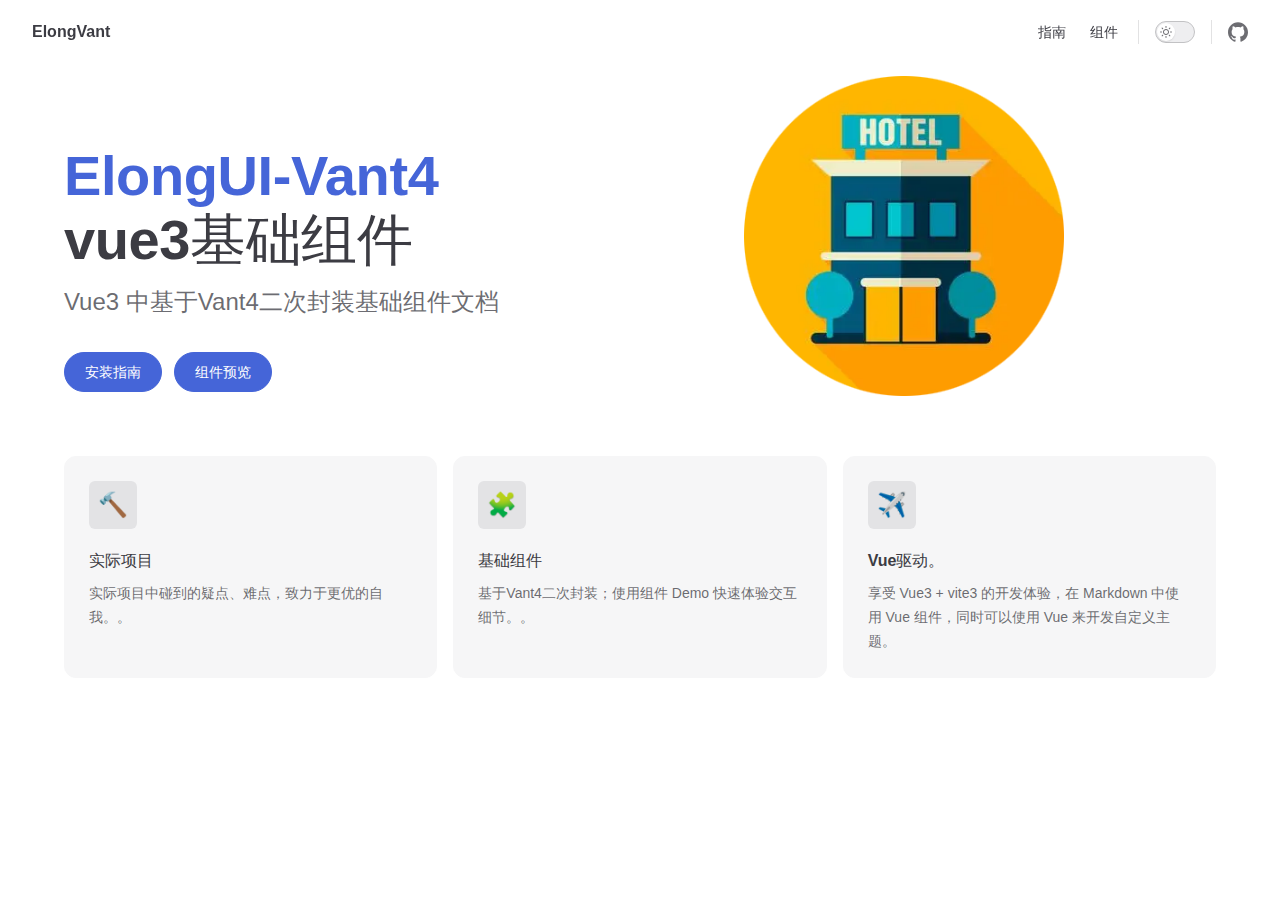
==== index.html @ ba1b5ef2 "feat: init" ====
<!DOCTYPE html>
<html lang="en-US" dir="ltr">
  <head>
    <meta charset="utf-8">
    <meta name="viewport" content="width=device-width,initial-scale=1">
    <title>ElongUI-Vant4 | 选项卡描述</title>
    <meta name="description" content="A VitePress site">
    <link rel="preload stylesheet" href="/assets/style.0b4a3f3a.css" as="style">
    
    <script type="module" src="/assets/app.33b31af5.js"></script>
    <link rel="preload" href="/assets/inter-roman-latin.2ed14f66.woff2" as="font" type="font/woff2" crossorigin="">
    <link rel="modulepreload" href="/assets/chunks/framework.2a5d0d17.js">
    <link rel="modulepreload" href="/assets/chunks/theme.64eb455f.js">
    <link rel="modulepreload" href="/assets/chunks/index.885e684f.js">
    <link rel="modulepreload" href="/assets/index.md.d9466926.lean.js">
    <script id="check-dark-light">(()=>{const e=localStorage.getItem("vitepress-theme-appearance")||"",a=window.matchMedia("(prefers-color-scheme: dark)").matches;(!e||e==="auto"?a:e==="dark")&&document.documentElement.classList.add("dark")})();</script>
  </head>
  <body>
    <div id="app"><div class="Layout" data-v-cacad708><!--[--><!--]--><!--[--><span tabindex="-1" data-v-7697ebe8></span><a href="#VPContent" class="VPSkipLink visually-hidden" data-v-7697ebe8> Skip to content </a><!--]--><!----><header class="VPNav" data-v-cacad708 data-v-47c7ab39><div class="VPNavBar top" data-v-47c7ab39 data-v-5039aa9a><div class="container" data-v-5039aa9a><div class="title" data-v-5039aa9a><div class="VPNavBarTitle" data-v-5039aa9a data-v-15f595f0><a class="title" href="/" data-v-15f595f0><!--[--><!--]--><!----><!--[-->ElongVant<!--]--><!--[--><!--]--></a></div></div><div class="content" data-v-5039aa9a><div class="curtain" data-v-5039aa9a></div><div class="content-body" data-v-5039aa9a><!--[--><!--]--><div class="VPNavBarSearch search" style="--vp-meta-key:&#39;Meta&#39;;" data-v-5039aa9a><!----></div><nav aria-labelledby="main-nav-aria-label" class="VPNavBarMenu menu" data-v-5039aa9a data-v-9872eca2><span id="main-nav-aria-label" class="visually-hidden" data-v-9872eca2>Main Navigation</span><!--[--><!--[--><a class="VPLink link VPNavBarMenuLink" href="/guild/" tabindex="0" data-v-9872eca2 data-v-211613f8><!--[--><span data-v-211613f8>指南</span><!--]--></a><!--]--><!--[--><a class="VPLink link VPNavBarMenuLink" href="/components/input.html" tabindex="0" data-v-9872eca2 data-v-211613f8><!--[--><span data-v-211613f8>组件</span><!--]--></a><!--]--><!--]--></nav><!----><div class="VPNavBarAppearance appearance" data-v-5039aa9a data-v-67061f9a><button class="VPSwitch VPSwitchAppearance" type="button" role="switch" title="toggle dark mode" aria-checked="false" data-v-67061f9a data-v-fbb99a3e data-v-47a67134><span class="check" data-v-47a67134><span class="icon" data-v-47a67134><!--[--><svg xmlns="http://www.w3.org/2000/svg" aria-hidden="true" focusable="false" viewbox="0 0 24 24" class="sun" data-v-fbb99a3e><path d="M12,18c-3.3,0-6-2.7-6-6s2.7-6,6-6s6,2.7,6,6S15.3,18,12,18zM12,8c-2.2,0-4,1.8-4,4c0,2.2,1.8,4,4,4c2.2,0,4-1.8,4-4C16,9.8,14.2,8,12,8z"></path><path d="M12,4c-0.6,0-1-0.4-1-1V1c0-0.6,0.4-1,1-1s1,0.4,1,1v2C13,3.6,12.6,4,12,4z"></path><path d="M12,24c-0.6,0-1-0.4-1-1v-2c0-0.6,0.4-1,1-1s1,0.4,1,1v2C13,23.6,12.6,24,12,24z"></path><path d="M5.6,6.6c-0.3,0-0.5-0.1-0.7-0.3L3.5,4.9c-0.4-0.4-0.4-1,0-1.4s1-0.4,1.4,0l1.4,1.4c0.4,0.4,0.4,1,0,1.4C6.2,6.5,5.9,6.6,5.6,6.6z"></path><path d="M19.8,20.8c-0.3,0-0.5-0.1-0.7-0.3l-1.4-1.4c-0.4-0.4-0.4-1,0-1.4s1-0.4,1.4,0l1.4,1.4c0.4,0.4,0.4,1,0,1.4C20.3,20.7,20,20.8,19.8,20.8z"></path><path d="M3,13H1c-0.6,0-1-0.4-1-1s0.4-1,1-1h2c0.6,0,1,0.4,1,1S3.6,13,3,13z"></path><path d="M23,13h-2c-0.6,0-1-0.4-1-1s0.4-1,1-1h2c0.6,0,1,0.4,1,1S23.6,13,23,13z"></path><path d="M4.2,20.8c-0.3,0-0.5-0.1-0.7-0.3c-0.4-0.4-0.4-1,0-1.4l1.4-1.4c0.4-0.4,1-0.4,1.4,0s0.4,1,0,1.4l-1.4,1.4C4.7,20.7,4.5,20.8,4.2,20.8z"></path><path d="M18.4,6.6c-0.3,0-0.5-0.1-0.7-0.3c-0.4-0.4-0.4-1,0-1.4l1.4-1.4c0.4-0.4,1-0.4,1.4,0s0.4,1,0,1.4l-1.4,1.4C18.9,6.5,18.6,6.6,18.4,6.6z"></path></svg><svg xmlns="http://www.w3.org/2000/svg" aria-hidden="true" focusable="false" viewbox="0 0 24 24" class="moon" data-v-fbb99a3e><path d="M12.1,22c-0.3,0-0.6,0-0.9,0c-5.5-0.5-9.5-5.4-9-10.9c0.4-4.8,4.2-8.6,9-9c0.4,0,0.8,0.2,1,0.5c0.2,0.3,0.2,0.8-0.1,1.1c-2,2.7-1.4,6.4,1.3,8.4c2.1,1.6,5,1.6,7.1,0c0.3-0.2,0.7-0.3,1.1-0.1c0.3,0.2,0.5,0.6,0.5,1c-0.2,2.7-1.5,5.1-3.6,6.8C16.6,21.2,14.4,22,12.1,22zM9.3,4.4c-2.9,1-5,3.6-5.2,6.8c-0.4,4.4,2.8,8.3,7.2,8.7c2.1,0.2,4.2-0.4,5.8-1.8c1.1-0.9,1.9-2.1,2.4-3.4c-2.5,0.9-5.3,0.5-7.5-1.1C9.2,11.4,8.1,7.7,9.3,4.4z"></path></svg><!--]--></span></span></button></div><div class="VPSocialLinks VPNavBarSocialLinks social-links" data-v-5039aa9a data-v-66760c29 data-v-73157aa8><!--[--><a class="VPSocialLink no-icon" href="https://github.com/qddidi/easyest" aria-label="github" target="_blank" rel="noopener" data-v-73157aa8 data-v-192fdc9b><svg role="img" viewBox="0 0 24 24" xmlns="http://www.w3.org/2000/svg"><title>GitHub</title><path d="M12 .297c-6.63 0-12 5.373-12 12 0 5.303 3.438 9.8 8.205 11.385.6.113.82-.258.82-.577 0-.285-.01-1.04-.015-2.04-3.338.724-4.042-1.61-4.042-1.61C4.422 18.07 3.633 17.7 3.633 17.7c-1.087-.744.084-.729.084-.729 1.205.084 1.838 1.236 1.838 1.236 1.07 1.835 2.809 1.305 3.495.998.108-.776.417-1.305.76-1.605-2.665-.3-5.466-1.332-5.466-5.93 0-1.31.465-2.38 1.235-3.22-.135-.303-.54-1.523.105-3.176 0 0 1.005-.322 3.3 1.23.96-.267 1.98-.399 3-.405 1.02.006 2.04.138 3 .405 2.28-1.552 3.285-1.23 3.285-1.23.645 1.653.24 2.873.12 3.176.765.84 1.23 1.91 1.23 3.22 0 4.61-2.805 5.625-5.475 5.92.42.36.81 1.096.81 2.22 0 1.606-.015 2.896-.015 3.286 0 .315.21.69.825.57C20.565 22.092 24 17.592 24 12.297c0-6.627-5.373-12-12-12"/></svg></a><!--]--></div><div class="VPFlyout VPNavBarExtra extra" data-v-5039aa9a data-v-00c8d8bb data-v-a327147d><button type="button" class="button" aria-haspopup="true" aria-expanded="false" aria-label="extra navigation" data-v-a327147d><svg xmlns="http://www.w3.org/2000/svg" aria-hidden="true" focusable="false" viewbox="0 0 24 24" class="icon" data-v-a327147d><circle cx="12" cy="12" r="2"></circle><circle cx="19" cy="12" r="2"></circle><circle cx="5" cy="12" r="2"></circle></svg></button><div class="menu" data-v-a327147d><div class="VPMenu" data-v-a327147d data-v-43a32b52><!----><!--[--><!--[--><!----><div class="group" data-v-00c8d8bb><div class="item appearance" data-v-00c8d8bb><p class="label" data-v-00c8d8bb>Appearance</p><div class="appearance-action" data-v-00c8d8bb><button class="VPSwitch VPSwitchAppearance" type="button" role="switch" title="toggle dark mode" aria-checked="false" data-v-00c8d8bb data-v-fbb99a3e data-v-47a67134><span class="check" data-v-47a67134><span class="icon" data-v-47a67134><!--[--><svg xmlns="http://www.w3.org/2000/svg" aria-hidden="true" focusable="false" viewbox="0 0 24 24" class="sun" data-v-fbb99a3e><path d="M12,18c-3.3,0-6-2.7-6-6s2.7-6,6-6s6,2.7,6,6S15.3,18,12,18zM12,8c-2.2,0-4,1.8-4,4c0,2.2,1.8,4,4,4c2.2,0,4-1.8,4-4C16,9.8,14.2,8,12,8z"></path><path d="M12,4c-0.6,0-1-0.4-1-1V1c0-0.6,0.4-1,1-1s1,0.4,1,1v2C13,3.6,12.6,4,12,4z"></path><path d="M12,24c-0.6,0-1-0.4-1-1v-2c0-0.6,0.4-1,1-1s1,0.4,1,1v2C13,23.6,12.6,24,12,24z"></path><path d="M5.6,6.6c-0.3,0-0.5-0.1-0.7-0.3L3.5,4.9c-0.4-0.4-0.4-1,0-1.4s1-0.4,1.4,0l1.4,1.4c0.4,0.4,0.4,1,0,1.4C6.2,6.5,5.9,6.6,5.6,6.6z"></path><path d="M19.8,20.8c-0.3,0-0.5-0.1-0.7-0.3l-1.4-1.4c-0.4-0.4-0.4-1,0-1.4s1-0.4,1.4,0l1.4,1.4c0.4,0.4,0.4,1,0,1.4C20.3,20.7,20,20.8,19.8,20.8z"></path><path d="M3,13H1c-0.6,0-1-0.4-1-1s0.4-1,1-1h2c0.6,0,1,0.4,1,1S3.6,13,3,13z"></path><path d="M23,13h-2c-0.6,0-1-0.4-1-1s0.4-1,1-1h2c0.6,0,1,0.4,1,1S23.6,13,23,13z"></path><path d="M4.2,20.8c-0.3,0-0.5-0.1-0.7-0.3c-0.4-0.4-0.4-1,0-1.4l1.4-1.4c0.4-0.4,1-0.4,1.4,0s0.4,1,0,1.4l-1.4,1.4C4.7,20.7,4.5,20.8,4.2,20.8z"></path><path d="M18.4,6.6c-0.3,0-0.5-0.1-0.7-0.3c-0.4-0.4-0.4-1,0-1.4l1.4-1.4c0.4-0.4,1-0.4,1.4,0s0.4,1,0,1.4l-1.4,1.4C18.9,6.5,18.6,6.6,18.4,6.6z"></path></svg><svg xmlns="http://www.w3.org/2000/svg" aria-hidden="true" focusable="false" viewbox="0 0 24 24" class="moon" data-v-fbb99a3e><path d="M12.1,22c-0.3,0-0.6,0-0.9,0c-5.5-0.5-9.5-5.4-9-10.9c0.4-4.8,4.2-8.6,9-9c0.4,0,0.8,0.2,1,0.5c0.2,0.3,0.2,0.8-0.1,1.1c-2,2.7-1.4,6.4,1.3,8.4c2.1,1.6,5,1.6,7.1,0c0.3-0.2,0.7-0.3,1.1-0.1c0.3,0.2,0.5,0.6,0.5,1c-0.2,2.7-1.5,5.1-3.6,6.8C16.6,21.2,14.4,22,12.1,22zM9.3,4.4c-2.9,1-5,3.6-5.2,6.8c-0.4,4.4,2.8,8.3,7.2,8.7c2.1,0.2,4.2-0.4,5.8-1.8c1.1-0.9,1.9-2.1,2.4-3.4c-2.5,0.9-5.3,0.5-7.5-1.1C9.2,11.4,8.1,7.7,9.3,4.4z"></path></svg><!--]--></span></span></button></div></div></div><div class="group" data-v-00c8d8bb><div class="item social-links" data-v-00c8d8bb><div class="VPSocialLinks social-links-list" data-v-00c8d8bb data-v-73157aa8><!--[--><a class="VPSocialLink no-icon" href="https://github.com/qddidi/easyest" aria-label="github" target="_blank" rel="noopener" data-v-73157aa8 data-v-192fdc9b><svg role="img" viewBox="0 0 24 24" xmlns="http://www.w3.org/2000/svg"><title>GitHub</title><path d="M12 .297c-6.63 0-12 5.373-12 12 0 5.303 3.438 9.8 8.205 11.385.6.113.82-.258.82-.577 0-.285-.01-1.04-.015-2.04-3.338.724-4.042-1.61-4.042-1.61C4.422 18.07 3.633 17.7 3.633 17.7c-1.087-.744.084-.729.084-.729 1.205.084 1.838 1.236 1.838 1.236 1.07 1.835 2.809 1.305 3.495.998.108-.776.417-1.305.76-1.605-2.665-.3-5.466-1.332-5.466-5.93 0-1.31.465-2.38 1.235-3.22-.135-.303-.54-1.523.105-3.176 0 0 1.005-.322 3.3 1.23.96-.267 1.98-.399 3-.405 1.02.006 2.04.138 3 .405 2.28-1.552 3.285-1.23 3.285-1.23.645 1.653.24 2.873.12 3.176.765.84 1.23 1.91 1.23 3.22 0 4.61-2.805 5.625-5.475 5.92.42.36.81 1.096.81 2.22 0 1.606-.015 2.896-.015 3.286 0 .315.21.69.825.57C20.565 22.092 24 17.592 24 12.297c0-6.627-5.373-12-12-12"/></svg></a><!--]--></div></div></div><!--]--><!--]--></div></div></div><!--[--><!--]--><button type="button" class="VPNavBarHamburger hamburger" aria-label="mobile navigation" aria-expanded="false" aria-controls="VPNavScreen" data-v-5039aa9a data-v-c0d01424><span class="container" data-v-c0d01424><span class="top" data-v-c0d01424></span><span class="middle" data-v-c0d01424></span><span class="bottom" data-v-c0d01424></span></span></button></div></div></div></div><!----></header><!----><!----><div class="VPContent is-home" id="VPContent" data-v-cacad708 data-v-b98f200f><div class="VPHome" data-v-b98f200f data-v-623a7cd5><!--[--><!--]--><div class="VPHero has-image VPHomeHero" data-v-623a7cd5 data-v-a3fa7985><div class="container" data-v-a3fa7985><div class="main" data-v-a3fa7985><!--[--><h1 class="name" data-v-a3fa7985><span class="clip" data-v-a3fa7985>ElongUI-Vant4</span></h1><p class="text" data-v-a3fa7985>vue3基础组件</p><p class="tagline" data-v-a3fa7985>Vue3 中基于Vant4二次封装基础组件文档</p><!--]--><div class="actions" data-v-a3fa7985><!--[--><div class="action" data-v-a3fa7985><a class="VPButton medium brand" href="/guild/installation.html" data-v-a3fa7985 data-v-1329b232>安装指南</a></div><div class="action" data-v-a3fa7985><a class="VPButton medium brand" href="/components/TSelect/base.html" data-v-a3fa7985 data-v-1329b232>组件预览</a></div><!--]--></div></div><div class="image" data-v-a3fa7985><div class="image-container" data-v-a3fa7985><div class="image-bg" data-v-a3fa7985></div><!--[--><!--[--><img class="VPImage image-src" src="/logo.png" alt="ElongUI-Vant4" data-v-d8670590><!--]--><!--]--></div></div></div></div><!--[--><!--]--><!--[--><!--]--><div class="VPFeatures VPHomeFeatures" data-v-623a7cd5 data-v-3cba194d><div class="container" data-v-3cba194d><div class="items" data-v-3cba194d><!--[--><div class="grid-3 item" data-v-3cba194d><div class="VPLink no-icon VPFeature" data-v-3cba194d data-v-482163b9><!--[--><article class="box" data-v-482163b9><div class="icon" data-v-482163b9>🔨</div><h2 class="title" data-v-482163b9>实际项目</h2><p class="details" data-v-482163b9>实际项目中碰到的疑点、难点，致力于更优的自我。。</p><!----></article><!--]--></div></div><div class="grid-3 item" data-v-3cba194d><div class="VPLink no-icon VPFeature" data-v-3cba194d data-v-482163b9><!--[--><article class="box" data-v-482163b9><div class="icon" data-v-482163b9>🧩</div><h2 class="title" data-v-482163b9>基础组件</h2><p class="details" data-v-482163b9>基于Vant4二次封装；使用组件 Demo 快速体验交互细节。。</p><!----></article><!--]--></div></div><div class="grid-3 item" data-v-3cba194d><div class="VPLink no-icon VPFeature" data-v-3cba194d data-v-482163b9><!--[--><article class="box" data-v-482163b9><div class="icon" data-v-482163b9>✈️</div><h2 class="title" data-v-482163b9>Vue驱动。</h2><p class="details" data-v-482163b9>享受 Vue3 + vite3 的开发体验，在 Markdown 中使用 Vue 组件，同时可以使用 Vue 来开发自定义主题。</p><!----></article><!--]--></div></div><!--]--></div></div></div><!--[--><!--]--><div style="position:relative;" data-v-623a7cd5><div></div></div></div></div><!----><!--[--><!--]--></div></div>
    <script>window.__VP_HASH_MAP__=JSON.parse("{\"guild_index.md\":\"cbb62ef9\",\"components_input.md\":\"9ddb4d62\",\"index.md\":\"d9466926\",\"guild_installation.md\":\"1b3fae00\",\"guild_quickstart.md\":\"ed72e948\"}");window.__VP_SITE_DATA__=JSON.parse("{\"lang\":\"en-US\",\"dir\":\"ltr\",\"title\":\"VitePress\",\"description\":\"A VitePress site\",\"base\":\"/\",\"head\":[],\"appearance\":true,\"themeConfig\":{\"siteTitle\":\"ElongVant\",\"nav\":[{\"text\":\"指南\",\"link\":\"/guild/\"},{\"text\":\"组件\",\"link\":\"/components/input\"}],\"sidebar\":{\"/guild/\":[{\"text\":\"基础\",\"items\":[{\"text\":\"安装\",\"link\":\"/guild/installation\"},{\"text\":\"快速开始\",\"link\":\"/guild/quickstart\"}]},{\"text\":\"进阶\",\"items\":[{\"text\":\"xx\",\"link\":\"/xx\"}]}],\"/components/\":[{\"text\":\"基础组件\",\"items\":[{\"text\":\"EvInput 输入框\",\"link\":\"/components/input\"}]}]},\"socialLinks\":[{\"icon\":\"github\",\"link\":\"https://github.com/qddidi/easyest\"}]},\"locales\":{},\"scrollOffset\":90,\"cleanUrls\":false}");</script>
    
  </body>
</html>
---- assets/style.0b4a3f3a.css ----
@font-face{font-family:Inter var;font-weight:100 900;font-display:swap;font-style:normal;font-named-instance:"Regular";src:url(/assets/inter-roman-cyrillic.5f2c6c8c.woff2) format("woff2");unicode-range:U+0301,U+0400-045F,U+0490-0491,U+04B0-04B1,U+2116}@font-face{font-family:Inter var;font-weight:100 900;font-display:swap;font-style:normal;font-named-instance:"Regular";src:url(/assets/inter-roman-cyrillic-ext.e75737ce.woff2) format("woff2");unicode-range:U+0460-052F,U+1C80-1C88,U+20B4,U+2DE0-2DFF,U+A640-A69F,U+FE2E-FE2F}@font-face{font-family:Inter var;font-weight:100 900;font-display:swap;font-style:normal;font-named-instance:"Regular";src:url(/assets/inter-roman-greek.d5a6d92a.woff2) format("woff2");unicode-range:U+0370-03FF}@font-face{font-family:Inter var;font-weight:100 900;font-display:swap;font-style:normal;font-named-instance:"Regular";src:url(/assets/inter-roman-greek-ext.ab0619bc.woff2) format("woff2");unicode-range:U+1F00-1FFF}@font-face{font-family:Inter var;font-weight:100 900;font-display:swap;font-style:normal;font-named-instance:"Regular";src:url(/assets/inter-roman-latin.2ed14f66.woff2) format("woff2");unicode-range:U+0000-00FF,U+0131,U+0152-0153,U+02BB-02BC,U+02C6,U+02DA,U+02DC,U+2000-206F,U+2074,U+20AC,U+2122,U+2191,U+2193,U+2212,U+2215,U+FEFF,U+FFFD}@font-face{font-family:Inter var;font-weight:100 900;font-display:swap;font-style:normal;font-named-instance:"Regular";src:url(/assets/inter-roman-latin-ext.0030eebd.woff2) format("woff2");unicode-range:U+0100-024F,U+0259,U+1E00-1EFF,U+2020,U+20A0-20AB,U+20AD-20CF,U+2113,U+2C60-2C7F,U+A720-A7FF}@font-face{font-family:Inter var;font-weight:100 900;font-display:swap;font-style:normal;font-named-instance:"Regular";src:url(/assets/inter-roman-vietnamese.14ce25a6.woff2) format("woff2");unicode-range:U+0102-0103,U+0110-0111,U+0128-0129,U+0168-0169,U+01A0-01A1,U+01AF-01B0,U+1EA0-1EF9,U+20AB}@font-face{font-family:Inter var;font-weight:100 900;font-display:swap;font-style:italic;font-named-instance:"Italic";src:url(/assets/inter-italic-cyrillic.ea42a392.woff2) format("woff2");unicode-range:U+0301,U+0400-045F,U+0490-0491,U+04B0-04B1,U+2116}@font-face{font-family:Inter var;font-weight:100 900;font-display:swap;font-style:italic;font-named-instance:"Italic";src:url(/assets/inter-italic-cyrillic-ext.33bd5a8e.woff2) format("woff2");unicode-range:U+0460-052F,U+1C80-1C88,U+20B4,U+2DE0-2DFF,U+A640-A69F,U+FE2E-FE2F}@font-face{font-family:Inter var;font-weight:100 900;font-display:swap;font-style:italic;font-named-instance:"Italic";src:url(/assets/inter-italic-greek.8f4463c4.woff2) format("woff2");unicode-range:U+0370-03FF}@font-face{font-family:Inter var;font-weight:100 900;font-display:swap;font-style:italic;font-named-instance:"Italic";src:url(/assets/inter-italic-greek-ext.4fbe9427.woff2) format("woff2");unicode-range:U+1F00-1FFF}@font-face{font-family:Inter var;font-weight:100 900;font-display:swap;font-style:italic;font-named-instance:"Italic";src:url(/assets/inter-italic-latin.bd3b6f56.woff2) format("woff2");unicode-range:U+0000-00FF,U+0131,U+0152-0153,U+02BB-02BC,U+02C6,U+02DA,U+02DC,U+2000-206F,U+2074,U+20AC,U+2122,U+2191,U+2193,U+2212,U+2215,U+FEFF,U+FFFD}@font-face{font-family:Inter var;font-weight:100 900;font-display:swap;font-style:italic;font-named-instance:"Italic";src:url(/assets/inter-italic-latin-ext.bd8920cc.woff2) format("woff2");unicode-range:U+0100-024F,U+0259,U+1E00-1EFF,U+2020,U+20A0-20AB,U+20AD-20CF,U+2113,U+2C60-2C7F,U+A720-A7FF}@font-face{font-family:Inter var;font-weight:100 900;font-display:swap;font-style:italic;font-named-instance:"Italic";src:url(/assets/inter-italic-vietnamese.6ce511fb.woff2) format("woff2");unicode-range:U+0102-0103,U+0110-0111,U+0128-0129,U+0168-0169,U+01A0-01A1,U+01AF-01B0,U+1EA0-1EF9,U+20AB}@font-face{font-family:Chinese Quotes;src:local("PingFang SC Regular"),local("PingFang SC"),local("SimHei"),local("Source Han Sans SC");unicode-range:U+2018,U+2019,U+201C,U+201D}:root{--vp-c-white: #ffffff;--vp-c-black: #000000;--vp-c-gray: #8e8e93;--vp-c-text-light-1: rgba(60, 60, 67);--vp-c-text-light-2: rgba(60, 60, 67, .75);--vp-c-text-light-3: rgba(60, 60, 67, .33);--vp-c-text-dark-1: rgba(255, 255, 245, .86);--vp-c-text-dark-2: rgba(235, 235, 245, .6);--vp-c-text-dark-3: rgba(235, 235, 245, .38);--vp-c-sponsor: #db2777}:root{--vp-c-bg: #ffffff;--vp-c-bg-elv: #ffffff;--vp-c-bg-elv-up: #ffffff;--vp-c-bg-elv-down: #f6f6f7;--vp-c-bg-elv-mute: #f6f6f7;--vp-c-bg-soft: #f6f6f7;--vp-c-bg-soft-up: #f9f9fa;--vp-c-bg-soft-down: #e3e3e5;--vp-c-bg-soft-mute: #e3e3e5;--vp-c-bg-alt: #f6f6f7;--vp-c-border: #c2c2c4;--vp-c-divider: #e2e2e3;--vp-c-gutter: #e2e2e3;--vp-c-neutral: var(--vp-c-black);--vp-c-neutral-inverse: var(--vp-c-white);--vp-c-text-1: var(--vp-c-text-light-1);--vp-c-text-2: var(--vp-c-text-light-2);--vp-c-text-3: var(--vp-c-text-light-3);--vp-c-text-inverse-1: var(--vp-c-text-dark-1);--vp-c-text-inverse-2: var(--vp-c-text-dark-2);--vp-c-text-inverse-3: var(--vp-c-text-dark-3);--vp-c-text-code: #476582;--vp-c-mute: #eeeef0;--vp-c-mute-light: #f3f3f9;--vp-c-mute-lighter: #f9f9fa;--vp-c-mute-dark: #e3e3e5;--vp-c-mute-darker: #d7d7d9;--vp-c-brand: #4565d8;--vp-c-brand-light: #708fff;--vp-c-brand-lighter: #a4b2ff;--vp-c-brand-lightest: #ecefff;--vp-c-brand-dark: #4565d8;--vp-c-brand-darker: #23459f;--vp-c-brand-darkest: #132f59;--vp-c-brand-dimm-1: rgba(112, 143, 255, .05);--vp-c-brand-dimm-2: rgba(112, 143, 255, .2);--vp-c-brand-dimm-3: rgba(112, 143, 255, .5);--vp-c-green: #10b981;--vp-c-green-light: #34d399;--vp-c-green-lighter: #6ee7b7;--vp-c-green-dark: #059669;--vp-c-green-darker: #047857;--vp-c-green-dimm-1: rgba(16, 185, 129, .05);--vp-c-green-dimm-2: rgba(16, 185, 129, .2);--vp-c-green-dimm-3: rgba(16, 185, 129, .5);--vp-c-yellow: #d97706;--vp-c-yellow-light: #f59e0b;--vp-c-yellow-lighter: #fbbf24;--vp-c-yellow-lightest: #fcd34d;--vp-c-yellow-dark: #b45309;--vp-c-yellow-darker: #92400e;--vp-c-yellow-darkest: #6c3d08;--vp-c-yellow-dimm-1: rgba(234, 179, 8, .05);--vp-c-yellow-dimm-2: rgba(234, 179, 8, .2);--vp-c-yellow-dimm-3: rgba(234, 179, 8, .5);--vp-c-red: #f43f5e;--vp-c-red-light: #fb7185;--vp-c-red-lighter: #fda4af;--vp-c-red-lightest: #fdd6e0;--vp-c-red-dark: #e11d48;--vp-c-red-darker: #be123c;--vp-c-red-darkest: #9f1239;--vp-c-red-dimm-1: rgba(244, 63, 94, .05);--vp-c-red-dimm-2: rgba(244, 63, 94, .2);--vp-c-red-dimm-3: rgba(244, 63, 94, .5)}.dark{--vp-c-bg: #1e1e20;--vp-c-bg-elv: #252529;--vp-c-bg-elv-up: #323238;--vp-c-bg-elv-down: #1e1e20;--vp-c-bg-elv-mute: #323238;--vp-c-bg-soft: #252529;--vp-c-bg-soft-up: #323238;--vp-c-bg-soft-down: #1e1e20;--vp-c-bg-soft-mute: #323238;--vp-c-bg-alt: #161618;--vp-c-border: rgba(82, 82, 89, .68);--vp-c-divider: rgba(82, 82, 89, .32);--vp-c-gutter: #000000;--vp-c-neutral: var(--vp-c-white);--vp-c-neutral-inverse: var(--vp-c-black);--vp-c-text-1: var(--vp-c-text-dark-1);--vp-c-text-2: var(--vp-c-text-dark-2);--vp-c-text-3: var(--vp-c-text-dark-3);--vp-c-text-inverse-1: var(--vp-c-text-light-1);--vp-c-text-inverse-2: var(--vp-c-text-light-2);--vp-c-text-inverse-3: var(--vp-c-text-light-3);--vp-c-text-code: #c9def1;--vp-c-mute: #323238;--vp-c-mute-light: #3a3a3c;--vp-c-mute-lighter: #505053;--vp-c-mute-dark: #222226;--vp-c-mute-darker: #505053;--vp-c-brand: #708fff;--vp-c-brand-light: #a4b2ff;--vp-c-brand-lighter: #a4c8ff;--vp-c-brand-lightest: #ecefff;--vp-c-brand-dark: #4565d8;--vp-c-brand-darker: #23459f;--vp-c-brand-darkest: #132f59;--vp-c-brand-dimm-1: rgba(112, 143, 255, .05);--vp-c-brand-dimm-2: rgba(112, 143, 255, .2);--vp-c-brand-dimm-3: rgba(112, 143, 255, .5);--vp-c-green: #10b981;--vp-c-green-light: #34d399;--vp-c-green-lighter: #6ee7b7;--vp-c-green-lightest: #a7f3d0;--vp-c-green-dark: #059669;--vp-c-green-darker: #047857;--vp-c-green-darkest: #065f46;--vp-c-green-dimm-1: rgba(16, 185, 129, .05);--vp-c-green-dimm-2: rgba(16, 185, 129, .2);--vp-c-green-dimm-3: rgba(16, 185, 129, .5);--vp-c-yellow: #d1a336;--vp-c-yellow-light: #f8e3a1;--vp-c-yellow-lighter: #fff0c0;--vp-c-yellow-lightest: #fff7dc;--vp-c-yellow-dark: #b45309;--vp-c-yellow-darker: #92400e;--vp-c-yellow-darkest: #6c3d08;--vp-c-yellow-dimm-1: rgba(234, 179, 8, .05);--vp-c-yellow-dimm-2: rgba(234, 179, 8, .2);--vp-c-yellow-dimm-3: rgba(234, 179, 8, .5);--vp-c-red: #f43f5e;--vp-c-red-light: #fb7185;--vp-c-red-lighter: #fda4af;--vp-c-red-lightest: #fdd6e0;--vp-c-red-dark: #e11d48;--vp-c-red-darker: #be123c;--vp-c-red-darkest: #9f1239;--vp-c-red-dimm-1: rgba(244, 63, 94, .05);--vp-c-red-dimm-2: rgba(244, 63, 94, .2);--vp-c-red-dimm-3: rgba(244, 63, 94, .5)}:root{--vp-font-family-base: "Chinese Quotes", "Inter var", "Inter", ui-sans-serif, system-ui, -apple-system, BlinkMacSystemFont, "Segoe UI", Roboto, "Helvetica Neue", Helvetica, Arial, "Noto Sans", sans-serif, "Apple Color Emoji", "Segoe UI Emoji", "Segoe UI Symbol", "Noto Color Emoji";--vp-font-family-mono: ui-monospace, SFMono-Regular, "SF Mono", Menlo, Monaco, Consolas, "Liberation Mono", "Courier New", monospace}:root{--vp-shadow-1: 0 1px 2px rgba(0, 0, 0, .04), 0 1px 2px rgba(0, 0, 0, .06);--vp-shadow-2: 0 3px 12px rgba(0, 0, 0, .07), 0 1px 4px rgba(0, 0, 0, .07);--vp-shadow-3: 0 12px 32px rgba(0, 0, 0, .1), 0 2px 6px rgba(0, 0, 0, .08);--vp-shadow-4: 0 14px 44px rgba(0, 0, 0, .12), 0 3px 9px rgba(0, 0, 0, .12);--vp-shadow-5: 0 18px 56px rgba(0, 0, 0, .16), 0 4px 12px rgba(0, 0, 0, .16)}:root{--vp-z-index-local-nav: 10;--vp-z-index-nav: 20;--vp-z-index-layout-top: 30;--vp-z-index-backdrop: 40;--vp-z-index-sidebar: 50;--vp-z-index-footer: 60}:root{--vp-icon-copy: url("data:image/svg+xml,%3Csvg xmlns='http://www.w3.org/2000/svg' fill='none' height='20' width='20' stroke='rgba(128,128,128,1)' stroke-width='2' viewBox='0 0 24 24'%3E%3Cpath stroke-linecap='round' stroke-linejoin='round' d='M9 5H7a2 2 0 0 0-2 2v12a2 2 0 0 0 2 2h10a2 2 0 0 0 2-2V7a2 2 0 0 0-2-2h-2M9 5a2 2 0 0 0 2 2h2a2 2 0 0 0 2-2M9 5a2 2 0 0 1 2-2h2a2 2 0 0 1 2 2'/%3E%3C/svg%3E");--vp-icon-copied: url("data:image/svg+xml,%3Csvg xmlns='http://www.w3.org/2000/svg' fill='none' height='20' width='20' stroke='rgba(128,128,128,1)' stroke-width='2' viewBox='0 0 24 24'%3E%3Cpath stroke-linecap='round' stroke-linejoin='round' d='M9 5H7a2 2 0 0 0-2 2v12a2 2 0 0 0 2 2h10a2 2 0 0 0 2-2V7a2 2 0 0 0-2-2h-2M9 5a2 2 0 0 0 2 2h2a2 2 0 0 0 2-2M9 5a2 2 0 0 1 2-2h2a2 2 0 0 1 2 2m-6 9 2 2 4-4'/%3E%3C/svg%3E")}:root{--vp-layout-max-width: 1440px}:root{--vp-header-anchor-symbol: "#"}:root{--vp-code-line-height: 1.7;--vp-code-font-size: .875em;--vp-c-code-dimm: var(--vp-c-text-dark-3);--vp-code-block-color: var(--vp-c-text-dark-1);--vp-code-block-bg: #161618;--vp-code-block-bg-light: #1e1e20;--vp-code-block-divider-color: #000000;--vp-code-line-highlight-color: rgba(0, 0, 0, .5);--vp-code-line-number-color: var(--vp-c-code-dimm);--vp-code-line-diff-add-color: var(--vp-c-green-dimm-2);--vp-code-line-diff-add-symbol-color: var(--vp-c-green);--vp-code-line-diff-remove-color: var(--vp-c-red-dimm-2);--vp-code-line-diff-remove-symbol-color: var(--vp-c-red);--vp-code-line-warning-color: var(--vp-c-yellow-dimm-2);--vp-code-line-error-color: var(--vp-c-red-dimm-2);--vp-code-copy-code-border-color: transparent;--vp-code-copy-code-bg: var(--vp-code-block-bg-light);--vp-code-copy-code-hover-border-color: var(--vp-c-divider);--vp-code-copy-code-hover-bg: var(--vp-code-block-bg-light);--vp-code-copy-code-active-text: var(--vp-c-text-dark-2);--vp-code-tab-divider: var(--vp-code-block-divider-color);--vp-code-tab-text-color: var(--vp-c-text-dark-2);--vp-code-tab-bg: var(--vp-code-block-bg);--vp-code-tab-hover-text-color: var(--vp-c-text-dark-1);--vp-code-tab-active-text-color: var(--vp-c-text-dark-1);--vp-code-tab-active-bar-color: var(--vp-c-brand)}.dark{--vp-code-block-bg: #161618}:root:not(.dark) .vp-adaptive-theme{--vp-c-code-dimm: var(--vp-c-text-2);--vp-code-block-color: var(--vp-c-text-1);--vp-code-block-bg: #f8f8f8;--vp-code-block-divider-color: var(--vp-c-divider);--vp-code-line-highlight-color: #ececec;--vp-code-line-number-color: var(--vp-c-code-dimm);--vp-code-copy-code-bg: #e2e2e2;--vp-code-copy-code-hover-bg: #dcdcdc;--vp-code-copy-code-active-text: var(--vp-c-text-2);--vp-code-tab-divider: var(--vp-c-divider);--vp-code-tab-text-color: var(--vp-c-text-2);--vp-code-tab-bg: var(--vp-code-block-bg);--vp-code-tab-hover-text-color: var(--vp-c-text-1);--vp-code-tab-active-text-color: var(--vp-c-text-1)}:root{--vp-button-brand-border: var(--vp-c-brand);--vp-button-brand-text: var(--vp-c-white);--vp-button-brand-bg: var(--vp-c-brand-dark);--vp-button-brand-hover-border: var(--vp-c-brand-light);--vp-button-brand-hover-text: var(--vp-c-white);--vp-button-brand-hover-bg: var(--vp-c-brand-darker);--vp-button-brand-active-border: var(--vp-c-brand-light);--vp-button-brand-active-text: var(--vp-c-white);--vp-button-brand-active-bg: var(--vp-c-brand-darkest);--vp-button-alt-border: var(--vp-c-border);--vp-button-alt-text: var(--vp-c-neutral);--vp-button-alt-bg: var(--vp-c-mute);--vp-button-alt-hover-border: var(--vp-c-border);--vp-button-alt-hover-text: var(--vp-c-neutral);--vp-button-alt-hover-bg: var(--vp-c-mute-dark);--vp-button-alt-active-border: var(--vp-c-border);--vp-button-alt-active-text: var(--vp-c-neutral);--vp-button-alt-active-bg: var(--vp-c-mute-darker);--vp-button-sponsor-border: var(--vp-c-gray-light-3);--vp-button-sponsor-text: var(--vp-c-text-light-2);--vp-button-sponsor-bg: transparent;--vp-button-sponsor-hover-border: var(--vp-c-sponsor);--vp-button-sponsor-hover-text: var(--vp-c-sponsor);--vp-button-sponsor-hover-bg: transparent;--vp-button-sponsor-active-border: var(--vp-c-sponsor);--vp-button-sponsor-active-text: var(--vp-c-sponsor);--vp-button-sponsor-active-bg: transparent}.dark{--vp-button-sponsor-border: var(--vp-c-gray-dark-1);--vp-button-sponsor-text: var(--vp-c-text-dark-2)}:root{--vp-custom-block-font-size: 14px;--vp-custom-block-code-font-size: 13px;--vp-custom-block-info-border: var(--vp-c-border);--vp-custom-block-info-text: var(--vp-c-text-2);--vp-custom-block-info-bg: var(--vp-c-bg-soft);--vp-custom-block-info-code-bg: var(--vp-c-mute);--vp-custom-block-tip-border: var(--vp-c-brand);--vp-custom-block-tip-text: var(--vp-c-brand);--vp-custom-block-tip-bg: var(--vp-c-bg-soft);--vp-custom-block-tip-code-bg: var(--vp-c-mute);--vp-custom-block-warning-border: var(--vp-c-yellow);--vp-custom-block-warning-text: var(--vp-c-yellow);--vp-custom-block-warning-bg: var(--vp-c-bg-soft);--vp-custom-block-warning-code-bg: var(--vp-c-mute);--vp-custom-block-danger-border: var(--vp-c-red);--vp-custom-block-danger-text: var(--vp-c-red);--vp-custom-block-danger-bg: var(--vp-c-bg-soft);--vp-custom-block-danger-code-bg: var(--vp-c-mute);--vp-custom-block-details-border: var(--vp-custom-block-info-border);--vp-custom-block-details-text: var(--vp-custom-block-info-text);--vp-custom-block-details-bg: var(--vp-custom-block-info-bg);--vp-custom-block-details-code-bg: var(--vp-custom-block-details-bg)}:root{--vp-input-border-color: var(--vp-c-border);--vp-input-bg-color: var(--vp-c-bg-alt);--vp-input-hover-border-color: var(--vp-c-gray);--vp-input-switch-bg-color: var(--vp-c-mute)}:root{--vp-nav-height: 64px;--vp-nav-bg-color: var(--vp-c-bg);--vp-nav-screen-bg-color: var(--vp-c-bg);--vp-nav-logo-height: 24px}:root{--vp-local-nav-bg-color: var(--vp-c-bg)}:root{--vp-sidebar-width: 272px;--vp-sidebar-bg-color: var(--vp-c-bg-alt)}:root{--vp-backdrop-bg-color: rgba(0, 0, 0, .6)}:root{--vp-home-hero-name-color: var(--vp-c-brand);--vp-home-hero-name-background: transparent;--vp-home-hero-image-background-image: none;--vp-home-hero-image-filter: none}:root{--vp-badge-info-border: var(--vp-c-border);--vp-badge-info-text: var(--vp-c-text-2);--vp-badge-info-bg: var(--vp-c-mute);--vp-badge-tip-border: var(--vp-c-brand);--vp-badge-tip-text: var(--vp-c-brand);--vp-badge-tip-bg: var(--vp-c-brand-dimm-1);--vp-badge-warning-border: var(--vp-c-yellow);--vp-badge-warning-text: var(--vp-c-yellow);--vp-badge-warning-bg: var(--vp-c-yellow-dimm-1);--vp-badge-danger-border: var(--vp-c-red);--vp-badge-danger-text: var(--vp-c-red);--vp-badge-danger-bg: var(--vp-c-red-dimm-1)}:root{--vp-carbon-ads-text-color: var(--vp-c-text-1);--vp-carbon-ads-poweredby-color: var(--vp-c-text-2);--vp-carbon-ads-bg-color: var(--vp-c-bg-soft);--vp-carbon-ads-hover-text-color: var(--vp-c-brand);--vp-carbon-ads-hover-poweredby-color: var(--vp-c-text-1)}:root{--vp-local-search-bg: var(--vp-c-bg);--vp-local-search-result-bg: var(--vp-c-bg);--vp-local-search-result-border: var(--vp-c-divider);--vp-local-search-result-selected-bg: var(--vp-c-bg);--vp-local-search-result-selected-border: var(--vp-c-brand);--vp-local-search-highlight-bg: var(--vp-c-green-lighter);--vp-local-search-highlight-text: var(--vp-c-black)}*,:before,:after{box-sizing:border-box}html{line-height:1.4;font-size:16px;-webkit-text-size-adjust:100%}html.dark{color-scheme:dark}body{margin:0;width:100%;min-width:320px;min-height:100vh;line-height:24px;font-family:var(--vp-font-family-base);font-size:16px;font-weight:400;color:var(--vp-c-text-1);background-color:var(--vp-c-bg);direction:ltr;font-synthesis:style;text-rendering:optimizeLegibility;-webkit-font-smoothing:antialiased;-moz-osx-font-smoothing:grayscale}main{display:block}h1,h2,h3,h4,h5,h6{margin:0;line-height:24px;font-size:16px;font-weight:400}p{margin:0}strong,b{font-weight:600}a,area,button,[role=button],input,label,select,summary,textarea{touch-action:manipulation}a{color:inherit;text-decoration:inherit}ol,ul{list-style:none;margin:0;padding:0}blockquote{margin:0}pre,code,kbd,samp{font-family:var(--vp-font-family-mono)}img,svg,video,canvas,audio,iframe,embed,object{display:block}figure{margin:0}img,video{max-width:100%;height:auto}button,input,optgroup,select,textarea{border:0;padding:0;line-height:inherit;color:inherit}button{padding:0;font-family:inherit;background-color:transparent;background-image:none}button:enabled,[role=button]:enabled{cursor:pointer}button:focus,button:focus-visible{outline:1px dotted;outline:4px auto -webkit-focus-ring-color}button:focus:not(:focus-visible){outline:none!important}input:focus,textarea:focus,select:focus{outline:none}table{border-collapse:collapse}input{background-color:transparent}input:-ms-input-placeholder,textarea:-ms-input-placeholder{color:var(--vp-c-text-3)}input::-ms-input-placeholder,textarea::-ms-input-placeholder{color:var(--vp-c-text-3)}input::placeholder,textarea::placeholder{color:var(--vp-c-text-3)}input::-webkit-outer-spin-button,input::-webkit-inner-spin-button{-webkit-appearance:none;margin:0}input[type=number]{-moz-appearance:textfield}textarea{resize:vertical}select{-webkit-appearance:none}fieldset{margin:0;padding:0}h1,h2,h3,h4,h5,h6,li,p{overflow-wrap:break-word}vite-error-overlay{z-index:9999}.visually-hidden{position:absolute;width:1px;height:1px;white-space:nowrap;clip:rect(0 0 0 0);clip-path:inset(50%);overflow:hidden}.custom-block{border:1px solid transparent;border-radius:8px;padding:16px 16px 8px;line-height:24px;font-size:var(--vp-custom-block-font-size);color:var(--vp-c-text-2)}.custom-block.info{border-color:var(--vp-custom-block-info-border);color:var(--vp-custom-block-info-text);background-color:var(--vp-custom-block-info-bg)}.custom-block.custom-block th,.custom-block.custom-block blockquote>p{font-size:var(--vp-custom-block-font-size);color:inherit}.custom-block.info code{background-color:var(--vp-custom-block-info-code-bg)}.custom-block.tip{border-color:var(--vp-custom-block-tip-border);color:var(--vp-custom-block-tip-text);background-color:var(--vp-custom-block-tip-bg)}.custom-block.tip code{background-color:var(--vp-custom-block-tip-code-bg)}.custom-block.warning{border-color:var(--vp-custom-block-warning-border);color:var(--vp-custom-block-warning-text);background-color:var(--vp-custom-block-warning-bg)}.custom-block.warning code{background-color:var(--vp-custom-block-warning-code-bg)}.custom-block.danger{border-color:var(--vp-custom-block-danger-border);color:var(--vp-custom-block-danger-text);background-color:var(--vp-custom-block-danger-bg)}.custom-block.danger code{background-color:var(--vp-custom-block-danger-code-bg)}.custom-block.details{border-color:var(--vp-custom-block-details-border);color:var(--vp-custom-block-details-text);background-color:var(--vp-custom-block-details-bg)}.custom-block.details code{background-color:var(--vp-custom-block-details-code-bg)}.custom-block-title{font-weight:600}.custom-block p+p{margin:8px 0}.custom-block.details summary{margin:0 0 8px;font-weight:700;cursor:pointer}.custom-block.details summary+p{margin:8px 0}.custom-block a{color:inherit;font-weight:600;text-decoration:underline dotted;text-underline-offset:2px;transition:opacity .25s}.custom-block a:hover{opacity:.75}.custom-block code{font-size:var(--vp-custom-block-code-font-size)}.dark .vp-code-light{display:none}html:not(.dark) .vp-code-dark{display:none}.vp-code-group{margin-top:16px}.vp-code-group .tabs{position:relative;display:flex;margin-right:-24px;margin-left:-24px;padding:0 12px;background-color:var(--vp-code-tab-bg);overflow-x:auto;overflow-y:hidden;box-shadow:inset 0 -1px var(--vp-code-tab-divider)}@media (min-width: 640px){.vp-code-group .tabs{margin-right:0;margin-left:0;border-radius:8px 8px 0 0}}.vp-code-group .tabs input{position:fixed;opacity:0;pointer-events:none}.vp-code-group .tabs label{position:relative;display:inline-block;border-bottom:1px solid transparent;padding:0 12px;line-height:48px;font-size:14px;font-weight:500;color:var(--vp-code-tab-text-color);white-space:nowrap;cursor:pointer;transition:color .25s}.vp-code-group .tabs label:after{position:absolute;right:8px;bottom:-1px;left:8px;z-index:1;height:1px;content:"";background-color:transparent;transition:background-color .25s}.vp-code-group label:hover{color:var(--vp-code-tab-hover-text-color)}.vp-code-group input:checked+label{color:var(--vp-code-tab-active-text-color)}.vp-code-group input:checked+label:after{background-color:var(--vp-code-tab-active-bar-color)}.vp-code-group div[class*=language-],.vp-block{display:none;margin-top:0!important;border-top-left-radius:0!important;border-top-right-radius:0!important}.vp-code-group div[class*=language-].active,.vp-block.active{display:block}.vp-block{padding:20px 24px}.vp-doc h1,.vp-doc h2,.vp-doc h3,.vp-doc h4,.vp-doc h5,.vp-doc h6{position:relative;font-weight:600;outline:none}.vp-doc h1{letter-spacing:-.02em;line-height:40px;font-size:28px}.vp-doc h2{margin:48px 0 16px;border-top:1px solid var(--vp-c-divider);padding-top:24px;letter-spacing:-.02em;line-height:32px;font-size:24px}.vp-doc h3{margin:32px 0 0;letter-spacing:-.01em;line-height:28px;font-size:20px}.vp-doc .header-anchor{position:absolute;top:0;left:0;margin-left:-.87em;font-weight:500;-webkit-user-select:none;user-select:none;opacity:0;transition:color .25s,opacity .25s}.vp-doc .header-anchor:before{content:var(--vp-header-anchor-symbol)}.vp-doc h1:hover .header-anchor,.vp-doc h1 .header-anchor:focus,.vp-doc h2:hover .header-anchor,.vp-doc h2 .header-anchor:focus,.vp-doc h3:hover .header-anchor,.vp-doc h3 .header-anchor:focus,.vp-doc h4:hover .header-anchor,.vp-doc h4 .header-anchor:focus,.vp-doc h5:hover .header-anchor,.vp-doc h5 .header-anchor:focus,.vp-doc h6:hover .header-anchor,.vp-doc h6 .header-anchor:focus{opacity:1}@media (min-width: 768px){.vp-doc h1{letter-spacing:-.02em;line-height:40px;font-size:32px}}.vp-doc h2 .header-anchor{top:24px}.vp-doc p,.vp-doc summary{margin:16px 0}.vp-doc p{line-height:28px}.vp-doc blockquote{margin:16px 0;border-left:2px solid var(--vp-c-divider);padding-left:16px;transition:border-color .5s}.vp-doc blockquote>p{margin:0;font-size:16px;color:var(--vp-c-text-2);transition:color .5s}.vp-doc a{font-weight:500;color:var(--vp-c-brand)}.vp-doc a:hover{text-decoration:underline dotted;text-underline-offset:2px}.vp-doc strong{font-weight:600}.vp-doc ul,.vp-doc ol{padding-left:1.25rem;margin:16px 0}.vp-doc ul{list-style:disc}.vp-doc ol{list-style:decimal}.vp-doc li+li{margin-top:8px}.vp-doc li>ol,.vp-doc li>ul{margin:8px 0 0}.vp-doc table{display:block;border-collapse:collapse;margin:20px 0;overflow-x:auto}.vp-doc tr{border-top:1px solid var(--vp-c-divider);transition:background-color .5s}.vp-doc tr:nth-child(2n){background-color:var(--vp-c-bg-soft)}.vp-doc th,.vp-doc td{border:1px solid var(--vp-c-divider);padding:8px 16px}.vp-doc th{text-align:left;font-size:14px;font-weight:600;color:var(--vp-c-text-2);background-color:var(--vp-c-bg-soft)}.vp-doc td{font-size:14px}.vp-doc hr{margin:16px 0;border:none;border-top:1px solid var(--vp-c-divider)}.vp-doc .custom-block{margin:16px 0}.vp-doc .custom-block p{margin:8px 0;line-height:24px}.vp-doc .custom-block p:first-child{margin:0}.vp-doc .custom-block a{color:inherit;font-weight:600}.vp-doc .custom-block code{font-size:var(--vp-custom-block-code-font-size);font-weight:700;color:inherit}.vp-doc .custom-block div[class*=language-]{margin:8px 0;border-radius:8px}.vp-doc .custom-block div[class*=language-] code{font-weight:400;background-color:transparent}.vp-doc .custom-block .vp-code-group .tabs{margin:0;border-radius:8px 8px 0 0}.vp-doc :not(pre,h1,h2,h3,h4,h5,h6)>code{font-size:var(--vp-code-font-size)}.vp-doc :not(pre)>code{border-radius:4px;padding:3px 6px;color:var(--vp-c-text-code);background-color:var(--vp-c-mute);transition:color .5s,background-color .5s}.vp-doc h1>code,.vp-doc h2>code,.vp-doc h3>code{font-size:.9em}.vp-doc a>code{color:var(--vp-c-brand)}.vp-doc div[class*=language-],.vp-block{position:relative;margin:16px -24px;background-color:var(--vp-code-block-bg);overflow-x:auto;transition:background-color .5s}@media (min-width: 640px){.vp-doc div[class*=language-],.vp-block{border-radius:8px;margin:16px 0}}@media (max-width: 639px){.vp-doc li div[class*=language-]{border-radius:8px 0 0 8px}}.vp-doc div[class*=language-]+div[class*=language-],.vp-doc div[class$=-api]+div[class*=language-],.vp-doc div[class*=language-]+div[class$=-api]>div[class*=language-]{margin-top:-8px}.vp-doc [class*=language-] pre,.vp-doc [class*=language-] code{direction:ltr;text-align:left;white-space:pre;word-spacing:normal;word-break:normal;word-wrap:normal;-moz-tab-size:4;-o-tab-size:4;tab-size:4;-webkit-hyphens:none;-moz-hyphens:none;-ms-hyphens:none;hyphens:none}.vp-doc [class*=language-] pre{position:relative;z-index:1;margin:0;padding:20px 0;background:transparent;overflow-x:auto}.vp-doc [class*=language-] code{display:block;padding:0 24px;width:fit-content;min-width:100%;line-height:var(--vp-code-line-height);font-size:var(--vp-code-font-size);color:var(--vp-code-block-color);transition:color .5s}.vp-doc [class*=language-] code .highlighted{background-color:var(--vp-code-line-highlight-color);transition:background-color .5s;margin:0 -24px;padding:0 24px;width:calc(100% + 48px);display:inline-block}.vp-doc [class*=language-] code .highlighted.error{background-color:var(--vp-code-line-error-color)}.vp-doc [class*=language-] code .highlighted.warning{background-color:var(--vp-code-line-warning-color)}.vp-doc [class*=language-] code .diff{transition:background-color .5s;margin:0 -24px;padding:0 24px;width:calc(100% + 48px);display:inline-block}.vp-doc [class*=language-] code .diff:before{position:absolute;left:10px}.vp-doc [class*=language-] .has-focused-lines .line:not(.has-focus){filter:blur(.095rem);opacity:.4;transition:filter .35s,opacity .35s}.vp-doc [class*=language-] .has-focused-lines .line:not(.has-focus){opacity:.7;transition:filter .35s,opacity .35s}.vp-doc [class*=language-]:hover .has-focused-lines .line:not(.has-focus){filter:blur(0);opacity:1}.vp-doc [class*=language-] code .diff.remove{background-color:var(--vp-code-line-diff-remove-color);opacity:.7}.vp-doc [class*=language-] code .diff.remove:before{content:"-";color:var(--vp-code-line-diff-remove-symbol-color)}.vp-doc [class*=language-] code .diff.add{background-color:var(--vp-code-line-diff-add-color)}.vp-doc [class*=language-] code .diff.add:before{content:"+";color:var(--vp-code-line-diff-add-symbol-color)}.vp-doc div[class*=language-].line-numbers-mode{padding-left:32px}.vp-doc .line-numbers-wrapper{position:absolute;top:0;bottom:0;left:0;z-index:3;border-right:1px solid var(--vp-code-block-divider-color);padding-top:20px;width:32px;text-align:center;font-family:var(--vp-font-family-mono);line-height:var(--vp-code-line-height);font-size:var(--vp-code-font-size);color:var(--vp-code-line-number-color);transition:border-color .5s,color .5s}.vp-doc [class*=language-]>button.copy{direction:ltr;position:absolute;top:12px;right:12px;z-index:3;border:1px solid var(--vp-code-copy-code-border-color);border-radius:4px;width:40px;height:40px;background-color:var(--vp-code-copy-code-bg);opacity:0;cursor:pointer;background-image:var(--vp-icon-copy);background-position:50%;background-size:20px;background-repeat:no-repeat;transition:border-color .25s,background-color .25s,opacity .25s}.vp-doc [class*=language-]:hover>button.copy,.vp-doc [class*=language-]>button.copy:focus{opacity:1}.vp-doc [class*=language-]>button.copy:hover,.vp-doc [class*=language-]>button.copy.copied{border-color:var(--vp-code-copy-code-hover-border-color);background-color:var(--vp-code-copy-code-hover-bg)}.vp-doc [class*=language-]>button.copy.copied,.vp-doc [class*=language-]>button.copy:hover.copied{border-radius:0 4px 4px 0;background-color:var(--vp-code-copy-code-hover-bg);background-image:var(--vp-icon-copied)}.vp-doc [class*=language-]>button.copy.copied:before,.vp-doc [class*=language-]>button.copy:hover.copied:before{position:relative;top:-1px;left:-65px;display:flex;justify-content:center;align-items:center;border:1px solid var(--vp-code-copy-code-hover-border-color);border-right:0;border-radius:4px 0 0 4px;width:64px;height:40px;text-align:center;font-size:12px;font-weight:500;color:var(--vp-code-copy-code-active-text);background-color:var(--vp-code-copy-code-hover-bg);white-space:nowrap;content:"Copied"}.vp-doc [class*=language-]>span.lang{position:absolute;top:2px;right:8px;z-index:2;font-size:12px;font-weight:500;color:var(--vp-c-code-dimm);transition:color .4s,opacity .4s}.vp-doc [class*=language-]:hover>button.copy+span.lang,.vp-doc [class*=language-]>button.copy:focus+span.lang{opacity:0}.vp-doc .VPTeamMembers{margin-top:24px}.vp-doc .VPTeamMembers.small.count-1 .container{margin:0!important;max-width:calc((100% - 24px)/2)!important}.vp-doc .VPTeamMembers.small.count-2 .container,.vp-doc .VPTeamMembers.small.count-3 .container{max-width:100%!important}.vp-doc .VPTeamMembers.medium.count-1 .container{margin:0!important;max-width:calc((100% - 24px)/2)!important}:is(.vp-external-link-icon,.vp-doc a[href*="://"],.vp-doc a[target=_blank]):not(.no-icon):after{display:inline-block;margin-top:-1px;margin-left:4px;width:11px;height:11px;background:currentColor;color:var(--vp-c-text-3);flex-shrink:0;--icon: url("data:image/svg+xml, %3Csvg xmlns='http://www.w3.org/2000/svg' viewBox='0 0 24 24' %3E%3Cpath d='M0 0h24v24H0V0z' fill='none' /%3E%3Cpath d='M9 5v2h6.59L4 18.59 5.41 20 17 8.41V15h2V5H9z' /%3E%3C/svg%3E");-webkit-mask-image:var(--icon);mask-image:var(--icon)}.vp-external-link-icon:after{content:""}.vp-sponsor{border-radius:16px;overflow:hidden}.vp-sponsor.aside{border-radius:12px}.vp-sponsor-section+.vp-sponsor-section{margin-top:4px}.vp-sponsor-tier{margin-bottom:4px;text-align:center;letter-spacing:1px;line-height:24px;width:100%;font-weight:600;color:var(--vp-c-text-2);background-color:var(--vp-c-bg-soft)}.vp-sponsor.normal .vp-sponsor-tier{padding:13px 0 11px;font-size:14px}.vp-sponsor.aside .vp-sponsor-tier{padding:9px 0 7px;font-size:12px}.vp-sponsor-grid+.vp-sponsor-tier{margin-top:4px}.vp-sponsor-grid{display:flex;flex-wrap:wrap;gap:4px}.vp-sponsor-grid.xmini .vp-sponsor-grid-link{height:64px}.vp-sponsor-grid.xmini .vp-sponsor-grid-image{max-width:64px;max-height:22px}.vp-sponsor-grid.mini .vp-sponsor-grid-link{height:72px}.vp-sponsor-grid.mini .vp-sponsor-grid-image{max-width:96px;max-height:24px}.vp-sponsor-grid.small .vp-sponsor-grid-link{height:96px}.vp-sponsor-grid.small .vp-sponsor-grid-image{max-width:96px;max-height:24px}.vp-sponsor-grid.medium .vp-sponsor-grid-link{height:112px}.vp-sponsor-grid.medium .vp-sponsor-grid-image{max-width:120px;max-height:36px}.vp-sponsor-grid.big .vp-sponsor-grid-link{height:184px}.vp-sponsor-grid.big .vp-sponsor-grid-image{max-width:192px;max-height:56px}.vp-sponsor-grid[data-vp-grid="2"] .vp-sponsor-grid-item{width:calc((100% - 4px)/2)}.vp-sponsor-grid[data-vp-grid="3"] .vp-sponsor-grid-item{width:calc((100% - 4px * 2) / 3)}.vp-sponsor-grid[data-vp-grid="4"] .vp-sponsor-grid-item{width:calc((100% - 12px)/4)}.vp-sponsor-grid[data-vp-grid="5"] .vp-sponsor-grid-item{width:calc((100% - 16px)/5)}.vp-sponsor-grid[data-vp-grid="6"] .vp-sponsor-grid-item{width:calc((100% - 4px * 5) / 6)}.vp-sponsor-grid-item{flex-shrink:0;width:100%;background-color:var(--vp-c-bg-soft);transition:background-color .25s}.vp-sponsor-grid-item:hover{background-color:var(--vp-c-bg-soft-down)}.vp-sponsor-grid-item:hover .vp-sponsor-grid-image{filter:grayscale(0) invert(0)}.vp-sponsor-grid-item.empty:hover{background-color:var(--vp-c-bg-soft)}.dark .vp-sponsor-grid-item:hover{background-color:var(--vp-c-white)}.dark .vp-sponsor-grid-item.empty:hover{background-color:var(--vp-c-bg-soft)}.vp-sponsor-grid-link{display:flex}.vp-sponsor-grid-box{display:flex;justify-content:center;align-items:center;width:100%}.vp-sponsor-grid-image{max-width:100%;filter:grayscale(1);transition:filter .25s}.dark .vp-sponsor-grid-image{filter:grayscale(1) invert(1)}.VPBadge[data-v-c208907e]{display:inline-block;margin-left:2px;border:1px solid transparent;border-radius:12px;padding:0 10px;line-height:22px;font-size:12px;font-weight:600;transform:translateY(-2px)}.vp-doc h1>.VPBadge[data-v-c208907e]{margin-top:4px;vertical-align:top}.vp-doc h2>.VPBadge[data-v-c208907e]{margin-top:3px;line-height:20px;padding:0 8px;vertical-align:top}.vp-doc h3>.VPBadge[data-v-c208907e]{line-height:20px;vertical-align:middle}.vp-doc h4>.VPBadge[data-v-c208907e],.vp-doc h5>.VPBadge[data-v-c208907e],.vp-doc h6>.VPBadge[data-v-c208907e]{vertical-align:middle;line-height:18px}.VPBadge.info[data-v-c208907e]{border-color:var(--vp-badge-info-border);color:var(--vp-badge-info-text);background-color:var(--vp-badge-info-bg)}.VPBadge.tip[data-v-c208907e]{border-color:var(--vp-badge-tip-border);color:var(--vp-badge-tip-text);background-color:var(--vp-badge-tip-bg)}.VPBadge.warning[data-v-c208907e]{border-color:var(--vp-badge-warning-border);color:var(--vp-badge-warning-text);background-color:var(--vp-badge-warning-bg)}.VPBadge.danger[data-v-c208907e]{border-color:var(--vp-badge-danger-border);color:var(--vp-badge-danger-text);background-color:var(--vp-badge-danger-bg)}.VPBackdrop[data-v-9e7b7b86]{position:fixed;top:0;right:0;bottom:0;left:0;z-index:var(--vp-z-index-backdrop);background:var(--vp-backdrop-bg-color);transition:opacity .5s}.VPBackdrop.fade-enter-from[data-v-9e7b7b86],.VPBackdrop.fade-leave-to[data-v-9e7b7b86]{opacity:0}.VPBackdrop.fade-leave-active[data-v-9e7b7b86]{transition-duration:.25s}@media (min-width: 1280px){.VPBackdrop[data-v-9e7b7b86]{display:none}}.NotFound[data-v-1241614a]{padding:64px 24px 96px;text-align:center}@media (min-width: 768px){.NotFound[data-v-1241614a]{padding:96px 32px 168px}}.code[data-v-1241614a]{line-height:64px;font-size:64px;font-weight:600}.title[data-v-1241614a]{padding-top:12px;letter-spacing:2px;line-height:20px;font-size:20px;font-weight:700}.divider[data-v-1241614a]{margin:24px auto 18px;width:64px;height:1px;background-color:var(--vp-c-divider)}.quote[data-v-1241614a]{margin:0 auto;max-width:256px;font-size:14px;font-weight:500;color:var(--vp-c-text-2)}.action[data-v-1241614a]{padding-top:20px}.link[data-v-1241614a]{display:inline-block;border:1px solid var(--vp-c-brand);border-radius:16px;padding:3px 16px;font-size:14px;font-weight:500;color:var(--vp-c-brand);transition:border-color .25s,color .25s}.link[data-v-1241614a]:hover{border-color:var(--vp-c-brand-dark);color:var(--vp-c-brand-dark)}.root[data-v-e8822575]{position:relative;z-index:1}.nested[data-v-e8822575]{padding-left:16px}.outline-link[data-v-e8822575]{display:block;line-height:28px;color:var(--vp-c-text-2);white-space:nowrap;overflow:hidden;text-overflow:ellipsis;transition:color .5s;font-weight:400}.outline-link[data-v-e8822575]:hover,.outline-link.active[data-v-e8822575]{color:var(--vp-c-text-1);transition:color .25s}.outline-link.nested[data-v-e8822575]{padding-left:13px}.VPDocAsideOutline[data-v-f73f4e12]{display:none}.VPDocAsideOutline.has-outline[data-v-f73f4e12]{display:block}.content[data-v-f73f4e12]{position:relative;border-left:1px solid var(--vp-c-divider);padding-left:16px;font-size:13px;font-weight:500}.outline-marker[data-v-f73f4e12]{position:absolute;top:32px;left:-1px;z-index:0;opacity:0;width:1px;height:18px;background-color:var(--vp-c-brand);transition:top .25s cubic-bezier(0,1,.5,1),background-color .5s,opacity .25s}.outline-title[data-v-f73f4e12]{letter-spacing:.4px;line-height:28px;font-size:13px;font-weight:600}.VPDocAside[data-v-4c15d08e]{display:flex;flex-direction:column;flex-grow:1}.spacer[data-v-4c15d08e]{flex-grow:1}.VPDocAside[data-v-4c15d08e] .spacer+.VPDocAsideSponsors,.VPDocAside[data-v-4c15d08e] .spacer+.VPDocAsideCarbonAds{margin-top:24px}.VPDocAside[data-v-4c15d08e] .VPDocAsideSponsors+.VPDocAsideCarbonAds{margin-top:16px}.VPLastUpdated[data-v-543dde18]{line-height:24px;font-size:14px;font-weight:500;color:var(--vp-c-text-2)}@media (min-width: 640px){.VPLastUpdated[data-v-543dde18]{line-height:32px;font-size:14px;font-weight:500}}.VPDocFooter[data-v-34a7b26d]{margin-top:64px}.edit-info[data-v-34a7b26d]{padding-bottom:18px}@media (min-width: 640px){.edit-info[data-v-34a7b26d]{display:flex;justify-content:space-between;align-items:center;padding-bottom:14px}}.edit-link-button[data-v-34a7b26d]{display:flex;align-items:center;border:0;line-height:32px;font-size:14px;font-weight:500;color:var(--vp-c-brand);transition:color .25s}.edit-link-button[data-v-34a7b26d]:hover{color:var(--vp-c-brand-dark)}.edit-link-icon[data-v-34a7b26d]{margin-right:8px;width:14px;height:14px;fill:currentColor}.prev-next[data-v-34a7b26d]{border-top:1px solid var(--vp-c-divider);padding-top:24px;display:grid;grid-row-gap:8px}@media (min-width: 640px){.prev-next[data-v-34a7b26d]{grid-template-columns:repeat(2,1fr);grid-column-gap:16px}}.pager-link[data-v-34a7b26d]{display:block;border:1px solid var(--vp-c-divider);border-radius:8px;padding:11px 16px 13px;width:100%;height:100%;transition:border-color .25s}.pager-link[data-v-34a7b26d]:hover{border-color:var(--vp-c-brand)}.pager-link.next[data-v-34a7b26d]{margin-left:auto;text-align:right}.desc[data-v-34a7b26d]{display:block;line-height:20px;font-size:12px;font-weight:500;color:var(--vp-c-text-2)}.title[data-v-34a7b26d]{display:block;line-height:20px;font-size:14px;font-weight:500;color:var(--vp-c-brand);transition:color .25s}.VPDocOutlineDropdown[data-v-afa44e4b]{margin-bottom:48px}.VPDocOutlineDropdown button[data-v-afa44e4b]{display:block;font-size:14px;font-weight:500;line-height:24px;border:1px solid var(--vp-c-border);padding:4px 12px;color:var(--vp-c-text-2);background-color:var(--vp-c-mute);border-radius:8px;transition:color .5s}.VPDocOutlineDropdown button[data-v-afa44e4b]:hover{color:var(--vp-c-text-1);transition:color .25s}.VPDocOutlineDropdown button.open[data-v-afa44e4b]{color:var(--vp-c-text-1)}.icon[data-v-afa44e4b]{display:inline-block;vertical-align:middle;width:16px;height:16px;fill:currentColor}[data-v-afa44e4b] .outline-link{font-size:14px;font-weight:400}.open>.icon[data-v-afa44e4b]{transform:rotate(90deg)}.items[data-v-afa44e4b]{margin-top:12px;border-left:1px solid var(--vp-c-divider)}.VPDoc[data-v-c22fa32a]{padding:32px 24px 96px;width:100%}.VPDoc .VPDocOutlineDropdown[data-v-c22fa32a]{display:none}@media (min-width: 960px) and (max-width: 1279px){.VPDoc .VPDocOutlineDropdown[data-v-c22fa32a]{display:block}}@media (min-width: 768px){.VPDoc[data-v-c22fa32a]{padding:48px 32px 128px}}@media (min-width: 960px){.VPDoc[data-v-c22fa32a]{padding:32px 32px 0}.VPDoc:not(.has-sidebar) .container[data-v-c22fa32a]{display:flex;justify-content:center;max-width:992px}.VPDoc:not(.has-sidebar) .content[data-v-c22fa32a]{max-width:752px}}@media (min-width: 1280px){.VPDoc .container[data-v-c22fa32a]{display:flex;justify-content:center}.VPDoc .aside[data-v-c22fa32a]{display:block}}@media (min-width: 1440px){.VPDoc:not(.has-sidebar) .content[data-v-c22fa32a]{max-width:784px}.VPDoc:not(.has-sidebar) .container[data-v-c22fa32a]{max-width:1104px}}.container[data-v-c22fa32a]{margin:0 auto;width:100%}.aside[data-v-c22fa32a]{position:relative;display:none;order:2;flex-grow:1;padding-left:32px;width:100%;max-width:256px}.left-aside[data-v-c22fa32a]{order:1;padding-left:unset;padding-right:32px}.aside-container[data-v-c22fa32a]{position:fixed;top:0;padding-top:calc(var(--vp-nav-height) + var(--vp-layout-top-height, 0px) + var(--vp-doc-top-height, 0px) + 32px);width:224px;height:100vh;overflow-x:hidden;overflow-y:auto;scrollbar-width:none}.aside-container[data-v-c22fa32a]::-webkit-scrollbar{display:none}.aside-curtain[data-v-c22fa32a]{position:fixed;bottom:0;z-index:10;width:224px;height:32px;background:linear-gradient(transparent,var(--vp-c-bg) 70%)}.aside-content[data-v-c22fa32a]{display:flex;flex-direction:column;min-height:calc(100vh - (var(--vp-nav-height) + var(--vp-layout-top-height, 0px) + 32px));padding-bottom:32px}.content[data-v-c22fa32a]{position:relative;margin:0 auto;width:100%}@media (min-width: 960px){.content[data-v-c22fa32a]{padding:0 32px 128px}}@media (min-width: 1280px){.content[data-v-c22fa32a]{order:1;margin:0;min-width:640px}}.content-container[data-v-c22fa32a]{margin:0 auto}.VPDoc.has-aside .content-container[data-v-c22fa32a]{max-width:688px}.external-link-icon-enabled[data-v-c22fa32a] :is(.vp-doc a[href*="://"],.vp-doc a[target=_blank]):after{content:"";color:currentColor}.VPButton[data-v-1329b232]{display:inline-block;border:1px solid transparent;text-align:center;font-weight:600;white-space:nowrap;transition:color .25s,border-color .25s,background-color .25s}.VPButton[data-v-1329b232]:active{transition:color .1s,border-color .1s,background-color .1s}.VPButton.medium[data-v-1329b232]{border-radius:20px;padding:0 20px;line-height:38px;font-size:14px}.VPButton.big[data-v-1329b232]{border-radius:24px;padding:0 24px;line-height:46px;font-size:16px}.VPButton.brand[data-v-1329b232]{border-color:var(--vp-button-brand-border);color:var(--vp-button-brand-text);background-color:var(--vp-button-brand-bg)}.VPButton.brand[data-v-1329b232]:hover{border-color:var(--vp-button-brand-hover-border);color:var(--vp-button-brand-hover-text);background-color:var(--vp-button-brand-hover-bg)}.VPButton.brand[data-v-1329b232]:active{border-color:var(--vp-button-brand-active-border);color:var(--vp-button-brand-active-text);background-color:var(--vp-button-brand-active-bg)}.VPButton.alt[data-v-1329b232]{border-color:var(--vp-button-alt-border);color:var(--vp-button-alt-text);background-color:var(--vp-button-alt-bg)}.VPButton.alt[data-v-1329b232]:hover{border-color:var(--vp-button-alt-hover-border);color:var(--vp-button-alt-hover-text);background-color:var(--vp-button-alt-hover-bg)}.VPButton.alt[data-v-1329b232]:active{border-color:var(--vp-button-alt-active-border);color:var(--vp-button-alt-active-text);background-color:var(--vp-button-alt-active-bg)}.VPButton.sponsor[data-v-1329b232]{border-color:var(--vp-button-sponsor-border);color:var(--vp-button-sponsor-text);background-color:var(--vp-button-sponsor-bg)}.VPButton.sponsor[data-v-1329b232]:hover{border-color:var(--vp-button-sponsor-hover-border);color:var(--vp-button-sponsor-hover-text);background-color:var(--vp-button-sponsor-hover-bg)}.VPButton.sponsor[data-v-1329b232]:active{border-color:var(--vp-button-sponsor-active-border);color:var(--vp-button-sponsor-active-text);background-color:var(--vp-button-sponsor-active-bg)}html:not(.dark) .VPImage.dark[data-v-d8670590]{display:none}.dark .VPImage.light[data-v-d8670590]{display:none}.VPHero[data-v-a3fa7985]{margin-top:calc((var(--vp-nav-height) + var(--vp-layout-top-height, 0px)) * -1);padding:calc(var(--vp-nav-height) + var(--vp-layout-top-height, 0px) + 48px) 24px 48px}@media (min-width: 640px){.VPHero[data-v-a3fa7985]{padding:calc(var(--vp-nav-height) + var(--vp-layout-top-height, 0px) + 80px) 48px 64px}}@media (min-width: 960px){.VPHero[data-v-a3fa7985]{padding:calc(var(--vp-nav-height) + var(--vp-layout-top-height, 0px) + 80px) 64px 64px}}.container[data-v-a3fa7985]{display:flex;flex-direction:column;margin:0 auto;max-width:1152px}@media (min-width: 960px){.container[data-v-a3fa7985]{flex-direction:row}}.main[data-v-a3fa7985]{position:relative;z-index:10;order:2;flex-grow:1;flex-shrink:0}.VPHero.has-image .container[data-v-a3fa7985]{text-align:center}@media (min-width: 960px){.VPHero.has-image .container[data-v-a3fa7985]{text-align:left}}@media (min-width: 960px){.main[data-v-a3fa7985]{order:1;width:calc((100% / 3) * 2)}.VPHero.has-image .main[data-v-a3fa7985]{max-width:592px}}.name[data-v-a3fa7985],.text[data-v-a3fa7985]{max-width:392px;letter-spacing:-.4px;line-height:40px;font-size:32px;font-weight:700;white-space:pre-wrap}.VPHero.has-image .name[data-v-a3fa7985],.VPHero.has-image .text[data-v-a3fa7985]{margin:0 auto}.name[data-v-a3fa7985]{color:var(--vp-home-hero-name-color)}.clip[data-v-a3fa7985]{background:var(--vp-home-hero-name-background);-webkit-background-clip:text;background-clip:text;-webkit-text-fill-color:var(--vp-home-hero-name-color)}@media (min-width: 640px){.name[data-v-a3fa7985],.text[data-v-a3fa7985]{max-width:576px;line-height:56px;font-size:48px}}@media (min-width: 960px){.name[data-v-a3fa7985],.text[data-v-a3fa7985]{line-height:64px;font-size:56px}.VPHero.has-image .name[data-v-a3fa7985],.VPHero.has-image .text[data-v-a3fa7985]{margin:0}}.tagline[data-v-a3fa7985]{padding-top:8px;max-width:392px;line-height:28px;font-size:18px;font-weight:500;white-space:pre-wrap;color:var(--vp-c-text-2)}.VPHero.has-image .tagline[data-v-a3fa7985]{margin:0 auto}@media (min-width: 640px){.tagline[data-v-a3fa7985]{padding-top:12px;max-width:576px;line-height:32px;font-size:20px}}@media (min-width: 960px){.tagline[data-v-a3fa7985]{line-height:36px;font-size:24px}.VPHero.has-image .tagline[data-v-a3fa7985]{margin:0}}.actions[data-v-a3fa7985]{display:flex;flex-wrap:wrap;margin:-6px;padding-top:24px}.VPHero.has-image .actions[data-v-a3fa7985]{justify-content:center}@media (min-width: 640px){.actions[data-v-a3fa7985]{padding-top:32px}}@media (min-width: 960px){.VPHero.has-image .actions[data-v-a3fa7985]{justify-content:flex-start}}.action[data-v-a3fa7985]{flex-shrink:0;padding:6px}.image[data-v-a3fa7985]{order:1;margin:-76px -24px -48px}@media (min-width: 640px){.image[data-v-a3fa7985]{margin:-108px -24px -48px}}@media (min-width: 960px){.image[data-v-a3fa7985]{flex-grow:1;order:2;margin:0;min-height:100%}}.image-container[data-v-a3fa7985]{position:relative;margin:0 auto;width:320px;height:320px}@media (min-width: 640px){.image-container[data-v-a3fa7985]{width:392px;height:392px}}@media (min-width: 960px){.image-container[data-v-a3fa7985]{display:flex;justify-content:center;align-items:center;width:100%;height:100%;transform:translate(-32px,-32px)}}.image-bg[data-v-a3fa7985]{position:absolute;top:50%;left:50%;border-radius:50%;width:192px;height:192px;background-image:var(--vp-home-hero-image-background-image);filter:var(--vp-home-hero-image-filter);transform:translate(-50%,-50%)}@media (min-width: 640px){.image-bg[data-v-a3fa7985]{width:256px;height:256px}}@media (min-width: 960px){.image-bg[data-v-a3fa7985]{width:320px;height:320px}}[data-v-a3fa7985] .image-src{position:absolute;top:50%;left:50%;max-width:192px;max-height:192px;transform:translate(-50%,-50%)}@media (min-width: 640px){[data-v-a3fa7985] .image-src{max-width:256px;max-height:256px}}@media (min-width: 960px){[data-v-a3fa7985] .image-src{max-width:320px;max-height:320px}}.VPFeature[data-v-482163b9]{display:block;border:1px solid var(--vp-c-bg-soft);border-radius:12px;height:100%;background-color:var(--vp-c-bg-soft);transition:border-color .25s,background-color .25s}.VPFeature.link[data-v-482163b9]:hover{border-color:var(--vp-c-brand);background-color:var(--vp-c-bg-soft-up)}.box[data-v-482163b9]{display:flex;flex-direction:column;padding:24px;height:100%}.VPFeature[data-v-482163b9] .VPImage{margin-bottom:20px}.icon[data-v-482163b9]{display:flex;justify-content:center;align-items:center;margin-bottom:20px;border-radius:6px;background-color:var(--vp-c-bg-soft-down);width:48px;height:48px;font-size:24px;transition:background-color .25s}.title[data-v-482163b9]{line-height:24px;font-size:16px;font-weight:600}.details[data-v-482163b9]{flex-grow:1;padding-top:8px;line-height:24px;font-size:14px;font-weight:500;color:var(--vp-c-text-2)}.link-text[data-v-482163b9]{padding-top:8px}.link-text-value[data-v-482163b9]{display:flex;align-items:center;font-size:14px;font-weight:500;color:var(--vp-c-brand)}.link-text-icon[data-v-482163b9]{display:inline-block;margin-left:6px;width:14px;height:14px;fill:currentColor}.VPFeatures[data-v-3cba194d]{position:relative;padding:0 24px}@media (min-width: 640px){.VPFeatures[data-v-3cba194d]{padding:0 48px}}@media (min-width: 960px){.VPFeatures[data-v-3cba194d]{padding:0 64px}}.container[data-v-3cba194d]{margin:0 auto;max-width:1152px}.items[data-v-3cba194d]{display:flex;flex-wrap:wrap;margin:-8px}.item[data-v-3cba194d]{padding:8px;width:100%}@media (min-width: 640px){.item.grid-2[data-v-3cba194d],.item.grid-4[data-v-3cba194d],.item.grid-6[data-v-3cba194d]{width:50%}}@media (min-width: 768px){.item.grid-2[data-v-3cba194d],.item.grid-4[data-v-3cba194d]{width:50%}.item.grid-3[data-v-3cba194d],.item.grid-6[data-v-3cba194d]{width:calc(100% / 3)}}@media (min-width: 960px){.item.grid-4[data-v-3cba194d]{width:25%}}.VPHome[data-v-623a7cd5]{padding-bottom:96px}.VPHome[data-v-623a7cd5] .VPHomeSponsors{margin-top:112px;margin-bottom:-128px}@media (min-width: 768px){.VPHome[data-v-623a7cd5]{padding-bottom:128px}}.VPContent[data-v-b98f200f]{flex-grow:1;flex-shrink:0;margin:var(--vp-layout-top-height, 0px) auto 0;width:100%}.VPContent.is-home[data-v-b98f200f]{width:100%;max-width:100%}.VPContent.has-sidebar[data-v-b98f200f]{margin:0}@media (min-width: 960px){.VPContent[data-v-b98f200f]{padding-top:var(--vp-nav-height)}.VPContent.has-sidebar[data-v-b98f200f]{margin:var(--vp-layout-top-height, 0px) 0 0;padding-left:var(--vp-sidebar-width)}}@media (min-width: 1440px){.VPContent.has-sidebar[data-v-b98f200f]{padding-right:calc((100vw - var(--vp-layout-max-width)) / 2);padding-left:calc((100vw - var(--vp-layout-max-width)) / 2 + var(--vp-sidebar-width))}}.VPFooter[data-v-39e1b10a]{position:relative;z-index:var(--vp-z-index-footer);border-top:1px solid var(--vp-c-gutter);padding:32px 24px;background-color:var(--vp-c-bg)}.VPFooter.has-sidebar[data-v-39e1b10a]{display:none}@media (min-width: 768px){.VPFooter[data-v-39e1b10a]{padding:32px}}.container[data-v-39e1b10a]{margin:0 auto;max-width:var(--vp-layout-max-width);text-align:center}.message[data-v-39e1b10a],.copyright[data-v-39e1b10a]{line-height:24px;font-size:14px;font-weight:500;color:var(--vp-c-text-2)}.VPLocalNavOutlineDropdown[data-v-82ba5bcb]{padding:12px 20px 11px}.VPLocalNavOutlineDropdown button[data-v-82ba5bcb]{display:block;font-size:12px;font-weight:500;line-height:24px;color:var(--vp-c-text-2);transition:color .5s;position:relative}.VPLocalNavOutlineDropdown button[data-v-82ba5bcb]:hover{color:var(--vp-c-text-1);transition:color .25s}.VPLocalNavOutlineDropdown button.open[data-v-82ba5bcb]{color:var(--vp-c-text-1)}.icon[data-v-82ba5bcb]{display:inline-block;vertical-align:middle;margin-left:2px;width:14px;height:14px;fill:currentColor}[data-v-82ba5bcb] .outline-link{font-size:14px;padding:2px 0}.open>.icon[data-v-82ba5bcb]{transform:rotate(90deg)}.items[data-v-82ba5bcb]{position:absolute;top:64px;right:16px;left:16px;display:grid;gap:1px;border:1px solid var(--vp-c-border);border-radius:8px;background-color:var(--vp-c-gutter);max-height:calc(var(--vp-vh, 100vh) - 86px);overflow:hidden auto;box-shadow:var(--vp-shadow-3)}.header[data-v-82ba5bcb]{background-color:var(--vp-c-bg-soft)}.top-link[data-v-82ba5bcb]{display:block;padding:0 16px;line-height:48px;font-size:14px;font-weight:500;color:var(--vp-c-brand)}.outline[data-v-82ba5bcb]{padding:8px 0;background-color:var(--vp-c-bg-soft)}.flyout-enter-active[data-v-82ba5bcb]{transition:all .2s ease-out}.flyout-leave-active[data-v-82ba5bcb]{transition:all .15s ease-in}.flyout-enter-from[data-v-82ba5bcb],.flyout-leave-to[data-v-82ba5bcb]{opacity:0;transform:translateY(-16px)}.VPLocalNav[data-v-3588f3e8]{position:sticky;top:0;left:0;z-index:var(--vp-z-index-local-nav);display:flex;justify-content:space-between;align-items:center;border-top:1px solid var(--vp-c-gutter);border-bottom:1px solid var(--vp-c-gutter);padding-top:var(--vp-layout-top-height, 0px);width:100%;background-color:var(--vp-local-nav-bg-color)}.VPLocalNav.fixed[data-v-3588f3e8]{position:fixed}.VPLocalNav.reached-top[data-v-3588f3e8]{border-top-color:transparent}@media (min-width: 960px){.VPLocalNav[data-v-3588f3e8]{display:none}}.menu[data-v-3588f3e8]{display:flex;align-items:center;padding:12px 24px 11px;line-height:24px;font-size:12px;font-weight:500;color:var(--vp-c-text-2);transition:color .5s}.menu[data-v-3588f3e8]:hover{color:var(--vp-c-text-1);transition:color .25s}@media (min-width: 768px){.menu[data-v-3588f3e8]{padding:0 32px}}.menu-icon[data-v-3588f3e8]{margin-right:8px;width:16px;height:16px;fill:currentColor}.VPOutlineDropdown[data-v-3588f3e8]{padding:12px 24px 11px}@media (min-width: 768px){.VPOutlineDropdown[data-v-3588f3e8]{padding:12px 32px 11px}}.VPSwitch[data-v-47a67134]{position:relative;border-radius:11px;display:block;width:40px;height:22px;flex-shrink:0;border:1px solid var(--vp-input-border-color);background-color:var(--vp-input-switch-bg-color);transition:border-color .25s}.VPSwitch[data-v-47a67134]:hover{border-color:var(--vp-input-hover-border-color)}.check[data-v-47a67134]{position:absolute;top:1px;left:1px;width:18px;height:18px;border-radius:50%;background-color:var(--vp-c-neutral-inverse);box-shadow:var(--vp-shadow-1);transition:transform .25s}.icon[data-v-47a67134]{position:relative;display:block;width:18px;height:18px;border-radius:50%;overflow:hidden}.icon[data-v-47a67134] svg{position:absolute;top:3px;left:3px;width:12px;height:12px;fill:var(--vp-c-text-2)}.dark .icon[data-v-47a67134] svg{fill:var(--vp-c-text-1);transition:opacity .25s}.sun[data-v-fbb99a3e]{opacity:1}.moon[data-v-fbb99a3e],.dark .sun[data-v-fbb99a3e]{opacity:0}.dark .moon[data-v-fbb99a3e]{opacity:1}.dark .VPSwitchAppearance[data-v-fbb99a3e] .check{transform:translate(18px)}.VPNavBarAppearance[data-v-67061f9a]{display:none}@media (min-width: 1280px){.VPNavBarAppearance[data-v-67061f9a]{display:flex;align-items:center}}.VPMenuGroup+.VPMenuLink[data-v-a0bb907a]{margin:12px -12px 0;border-top:1px solid var(--vp-c-divider);padding:12px 12px 0}.link[data-v-a0bb907a]{display:block;border-radius:6px;padding:0 12px;line-height:32px;font-size:14px;font-weight:500;color:var(--vp-c-text-1);white-space:nowrap;transition:background-color .25s,color .25s}.link[data-v-a0bb907a]:hover{color:var(--vp-c-brand);background-color:var(--vp-c-bg-elv-mute)}.link.active[data-v-a0bb907a]{color:var(--vp-c-brand)}.VPMenuGroup[data-v-a7ccf308]{margin:12px -12px 0;border-top:1px solid var(--vp-c-divider);padding:12px 12px 0}.VPMenuGroup[data-v-a7ccf308]:first-child{margin-top:0;border-top:0;padding-top:0}.VPMenuGroup+.VPMenuGroup[data-v-a7ccf308]{margin-top:12px;border-top:1px solid var(--vp-c-divider)}.title[data-v-a7ccf308]{padding:0 12px;line-height:32px;font-size:14px;font-weight:600;color:var(--vp-c-text-2);white-space:nowrap;transition:color .25s}.VPMenu[data-v-43a32b52]{border-radius:12px;padding:12px;min-width:128px;border:1px solid var(--vp-c-divider);background-color:var(--vp-c-bg-elv);box-shadow:var(--vp-shadow-3);transition:background-color .5s;max-height:calc(100vh - var(--vp-nav-height));overflow-y:auto}.VPMenu[data-v-43a32b52] .group{margin:0 -12px;padding:0 12px 12px}.VPMenu[data-v-43a32b52] .group+.group{border-top:1px solid var(--vp-c-divider);padding:11px 12px 12px}.VPMenu[data-v-43a32b52] .group:last-child{padding-bottom:0}.VPMenu[data-v-43a32b52] .group+.item{border-top:1px solid var(--vp-c-divider);padding:11px 16px 0}.VPMenu[data-v-43a32b52] .item{padding:0 16px;white-space:nowrap}.VPMenu[data-v-43a32b52] .label{flex-grow:1;line-height:28px;font-size:12px;font-weight:500;color:var(--vp-c-text-2);transition:color .5s}.VPMenu[data-v-43a32b52] .action{padding-left:24px}.VPFlyout[data-v-a327147d]{position:relative}.VPFlyout[data-v-a327147d]:hover{color:var(--vp-c-brand);transition:color .25s}.VPFlyout:hover .text[data-v-a327147d]{color:var(--vp-c-text-2)}.VPFlyout:hover .icon[data-v-a327147d]{fill:var(--vp-c-text-2)}.VPFlyout.active .text[data-v-a327147d]{color:var(--vp-c-brand)}.VPFlyout.active:hover .text[data-v-a327147d]{color:var(--vp-c-brand-dark)}.VPFlyout:hover .menu[data-v-a327147d],.button[aria-expanded=true]+.menu[data-v-a327147d]{opacity:1;visibility:visible;transform:translateY(0)}.button[aria-expanded=false]+.menu[data-v-a327147d]{opacity:0;visibility:hidden;transform:translateY(0)}.button[data-v-a327147d]{display:flex;align-items:center;padding:0 12px;height:var(--vp-nav-height);color:var(--vp-c-text-1);transition:color .5s}.text[data-v-a327147d]{display:flex;align-items:center;line-height:var(--vp-nav-height);font-size:14px;font-weight:500;color:var(--vp-c-text-1);transition:color .25s}.option-icon[data-v-a327147d]{margin-right:0;width:16px;height:16px;fill:currentColor}.text-icon[data-v-a327147d]{margin-left:4px;width:14px;height:14px;fill:currentColor}.icon[data-v-a327147d]{width:20px;height:20px;fill:currentColor;transition:fill .25s}.menu[data-v-a327147d]{position:absolute;top:calc(var(--vp-nav-height) / 2 + 20px);right:0;opacity:0;visibility:hidden;transition:opacity .25s,visibility .25s,transform .25s}.VPSocialLink[data-v-192fdc9b]{display:flex;justify-content:center;align-items:center;width:36px;height:36px;color:var(--vp-c-text-2);transition:color .5s}.VPSocialLink[data-v-192fdc9b]:hover{color:var(--vp-c-text-1);transition:color .25s}.VPSocialLink[data-v-192fdc9b]>svg{width:20px;height:20px;fill:currentColor}.VPSocialLinks[data-v-73157aa8]{display:flex;justify-content:center}.VPNavBarExtra[data-v-00c8d8bb]{display:none;margin-right:-12px}@media (min-width: 768px){.VPNavBarExtra[data-v-00c8d8bb]{display:block}}@media (min-width: 1280px){.VPNavBarExtra[data-v-00c8d8bb]{display:none}}.trans-title[data-v-00c8d8bb]{padding:0 24px 0 12px;line-height:32px;font-size:14px;font-weight:700;color:var(--vp-c-text-1)}.item.appearance[data-v-00c8d8bb],.item.social-links[data-v-00c8d8bb]{display:flex;align-items:center;padding:0 12px}.item.appearance[data-v-00c8d8bb]{min-width:176px}.appearance-action[data-v-00c8d8bb]{margin-right:-2px}.social-links-list[data-v-00c8d8bb]{margin:-4px -8px}.VPNavBarHamburger[data-v-c0d01424]{display:flex;justify-content:center;align-items:center;width:48px;height:var(--vp-nav-height)}@media (min-width: 768px){.VPNavBarHamburger[data-v-c0d01424]{display:none}}.container[data-v-c0d01424]{position:relative;width:16px;height:14px;overflow:hidden}.VPNavBarHamburger:hover .top[data-v-c0d01424]{top:0;left:0;transform:translate(4px)}.VPNavBarHamburger:hover .middle[data-v-c0d01424]{top:6px;left:0;transform:translate(0)}.VPNavBarHamburger:hover .bottom[data-v-c0d01424]{top:12px;left:0;transform:translate(8px)}.VPNavBarHamburger.active .top[data-v-c0d01424]{top:6px;transform:translate(0) rotate(225deg)}.VPNavBarHamburger.active .middle[data-v-c0d01424]{top:6px;transform:translate(16px)}.VPNavBarHamburger.active .bottom[data-v-c0d01424]{top:6px;transform:translate(0) rotate(135deg)}.VPNavBarHamburger.active:hover .top[data-v-c0d01424],.VPNavBarHamburger.active:hover .middle[data-v-c0d01424],.VPNavBarHamburger.active:hover .bottom[data-v-c0d01424]{background-color:var(--vp-c-text-2);transition:top .25s,background-color .25s,transform .25s}.top[data-v-c0d01424],.middle[data-v-c0d01424],.bottom[data-v-c0d01424]{position:absolute;width:16px;height:2px;background-color:var(--vp-c-text-1);transition:top .25s,background-color .5s,transform .25s}.top[data-v-c0d01424]{top:0;left:0;transform:translate(0)}.middle[data-v-c0d01424]{top:6px;left:0;transform:translate(8px)}.bottom[data-v-c0d01424]{top:12px;left:0;transform:translate(4px)}.VPNavBarMenuLink[data-v-211613f8]{display:flex;align-items:center;padding:0 12px;line-height:var(--vp-nav-height);font-size:14px;font-weight:500;color:var(--vp-c-text-1);transition:color .25s}.VPNavBarMenuLink.active[data-v-211613f8],.VPNavBarMenuLink[data-v-211613f8]:hover{color:var(--vp-c-brand)}.VPNavBarMenu[data-v-9872eca2]{display:none}@media (min-width: 768px){.VPNavBarMenu[data-v-9872eca2]{display:flex}}/*! @docsearch/css 3.5.1 | MIT License | © Algolia, Inc. and contributors | https://docsearch.algolia.com */:root{--docsearch-primary-color:#5468ff;--docsearch-text-color:#1c1e21;--docsearch-spacing:12px;--docsearch-icon-stroke-width:1.4;--docsearch-highlight-color:var(--docsearch-primary-color);--docsearch-muted-color:#969faf;--docsearch-container-background:rgba(101,108,133,.8);--docsearch-logo-color:#5468ff;--docsearch-modal-width:560px;--docsearch-modal-height:600px;--docsearch-modal-background:#f5f6f7;--docsearch-modal-shadow:inset 1px 1px 0 0 hsla(0,0%,100%,.5),0 3px 8px 0 #555a64;--docsearch-searchbox-height:56px;--docsearch-searchbox-background:#ebedf0;--docsearch-searchbox-focus-background:#fff;--docsearch-searchbox-shadow:inset 0 0 0 2px var(--docsearch-primary-color);--docsearch-hit-height:56px;--docsearch-hit-color:#444950;--docsearch-hit-active-color:#fff;--docsearch-hit-background:#fff;--docsearch-hit-shadow:0 1px 3px 0 #d4d9e1;--docsearch-key-gradient:linear-gradient(-225deg,#d5dbe4,#f8f8f8);--docsearch-key-shadow:inset 0 -2px 0 0 #cdcde6,inset 0 0 1px 1px #fff,0 1px 2px 1px rgba(30,35,90,.4);--docsearch-footer-height:44px;--docsearch-footer-background:#fff;--docsearch-footer-shadow:0 -1px 0 0 #e0e3e8,0 -3px 6px 0 rgba(69,98,155,.12)}html[data-theme=dark]{--docsearch-text-color:#f5f6f7;--docsearch-container-background:rgba(9,10,17,.8);--docsearch-modal-background:#15172a;--docsearch-modal-shadow:inset 1px 1px 0 0 #2c2e40,0 3px 8px 0 #000309;--docsearch-searchbox-background:#090a11;--docsearch-searchbox-focus-background:#000;--docsearch-hit-color:#bec3c9;--docsearch-hit-shadow:none;--docsearch-hit-background:#090a11;--docsearch-key-gradient:linear-gradient(-26.5deg,#565872,#31355b);--docsearch-key-shadow:inset 0 -2px 0 0 #282d55,inset 0 0 1px 1px #51577d,0 2px 2px 0 rgba(3,4,9,.3);--docsearch-footer-background:#1e2136;--docsearch-footer-shadow:inset 0 1px 0 0 rgba(73,76,106,.5),0 -4px 8px 0 rgba(0,0,0,.2);--docsearch-logo-color:#fff;--docsearch-muted-color:#7f8497}.DocSearch-Button{align-items:center;background:var(--docsearch-searchbox-background);border:0;border-radius:40px;color:var(--docsearch-muted-color);cursor:pointer;display:flex;font-weight:500;height:36px;justify-content:space-between;margin:0 0 0 16px;padding:0 8px;-webkit-user-select:none;user-select:none}.DocSearch-Button:active,.DocSearch-Button:focus,.DocSearch-Button:hover{background:var(--docsearch-searchbox-focus-background);box-shadow:var(--docsearch-searchbox-shadow);color:var(--docsearch-text-color);outline:none}.DocSearch-Button-Container{align-items:center;display:flex}.DocSearch-Search-Icon{stroke-width:1.6}.DocSearch-Button .DocSearch-Search-Icon{color:var(--docsearch-text-color)}.DocSearch-Button-Placeholder{font-size:1rem;padding:0 12px 0 6px}.DocSearch-Button-Keys{display:flex;min-width:calc(40px + .8em)}.DocSearch-Button-Key{align-items:center;background:var(--docsearch-key-gradient);border-radius:3px;box-shadow:var(--docsearch-key-shadow);color:var(--docsearch-muted-color);display:flex;height:18px;justify-content:center;margin-right:.4em;position:relative;padding:0 0 2px;border:0;top:-1px;width:20px}@media (max-width:768px){.DocSearch-Button-Keys,.DocSearch-Button-Placeholder{display:none}}.DocSearch--active{overflow:hidden!important}.DocSearch-Container,.DocSearch-Container *{box-sizing:border-box}.DocSearch-Container{background-color:var(--docsearch-container-background);height:100vh;left:0;position:fixed;top:0;width:100vw;z-index:200}.DocSearch-Container a{text-decoration:none}.DocSearch-Link{-webkit-appearance:none;-moz-appearance:none;appearance:none;background:none;border:0;color:var(--docsearch-highlight-color);cursor:pointer;font:inherit;margin:0;padding:0}.DocSearch-Modal{background:var(--docsearch-modal-background);border-radius:6px;box-shadow:var(--docsearch-modal-shadow);flex-direction:column;margin:60px auto auto;max-width:var(--docsearch-modal-width);position:relative}.DocSearch-SearchBar{display:flex;padding:var(--docsearch-spacing) var(--docsearch-spacing) 0}.DocSearch-Form{align-items:center;background:var(--docsearch-searchbox-focus-background);border-radius:4px;box-shadow:var(--docsearch-searchbox-shadow);display:flex;height:var(--docsearch-searchbox-height);margin:0;padding:0 var(--docsearch-spacing);position:relative;width:100%}.DocSearch-Input{-webkit-appearance:none;-moz-appearance:none;appearance:none;background:transparent;border:0;color:var(--docsearch-text-color);flex:1;font:inherit;font-size:1.2em;height:100%;outline:none;padding:0 0 0 8px;width:80%}.DocSearch-Input::placeholder{color:var(--docsearch-muted-color);opacity:1}.DocSearch-Input::-webkit-search-cancel-button,.DocSearch-Input::-webkit-search-decoration,.DocSearch-Input::-webkit-search-results-button,.DocSearch-Input::-webkit-search-results-decoration{display:none}.DocSearch-LoadingIndicator,.DocSearch-MagnifierLabel,.DocSearch-Reset{margin:0;padding:0}.DocSearch-MagnifierLabel,.DocSearch-Reset{align-items:center;color:var(--docsearch-highlight-color);display:flex;justify-content:center}.DocSearch-Container--Stalled .DocSearch-MagnifierLabel,.DocSearch-LoadingIndicator{display:none}.DocSearch-Container--Stalled .DocSearch-LoadingIndicator{align-items:center;color:var(--docsearch-highlight-color);display:flex;justify-content:center}@media screen and (prefers-reduced-motion:reduce){.DocSearch-Reset{animation:none;-webkit-appearance:none;-moz-appearance:none;appearance:none;background:none;border:0;border-radius:50%;color:var(--docsearch-icon-color);cursor:pointer;right:0;stroke-width:var(--docsearch-icon-stroke-width)}}.DocSearch-Reset{animation:fade-in .1s ease-in forwards;-webkit-appearance:none;-moz-appearance:none;appearance:none;background:none;border:0;border-radius:50%;color:var(--docsearch-icon-color);cursor:pointer;padding:2px;right:0;stroke-width:var(--docsearch-icon-stroke-width)}.DocSearch-Reset[hidden]{display:none}.DocSearch-Reset:hover{color:var(--docsearch-highlight-color)}.DocSearch-LoadingIndicator svg,.DocSearch-MagnifierLabel svg{height:24px;width:24px}.DocSearch-Cancel{display:none}.DocSearch-Dropdown{max-height:calc(var(--docsearch-modal-height) - var(--docsearch-searchbox-height) - var(--docsearch-spacing) - var(--docsearch-footer-height));min-height:var(--docsearch-spacing);overflow-y:auto;overflow-y:overlay;padding:0 var(--docsearch-spacing);scrollbar-color:var(--docsearch-muted-color) var(--docsearch-modal-background);scrollbar-width:thin}.DocSearch-Dropdown::-webkit-scrollbar{width:12px}.DocSearch-Dropdown::-webkit-scrollbar-track{background:transparent}.DocSearch-Dropdown::-webkit-scrollbar-thumb{background-color:var(--docsearch-muted-color);border:3px solid var(--docsearch-modal-background);border-radius:20px}.DocSearch-Dropdown ul{list-style:none;margin:0;padding:0}.DocSearch-Label{font-size:.75em;line-height:1.6em}.DocSearch-Help,.DocSearch-Label{color:var(--docsearch-muted-color)}.DocSearch-Help{font-size:.9em;margin:0;-webkit-user-select:none;user-select:none}.DocSearch-Title{font-size:1.2em}.DocSearch-Logo a{display:flex}.DocSearch-Logo svg{color:var(--docsearch-logo-color);margin-left:8px}.DocSearch-Hits:last-of-type{margin-bottom:24px}.DocSearch-Hits mark{background:none;color:var(--docsearch-highlight-color)}.DocSearch-HitsFooter{color:var(--docsearch-muted-color);display:flex;font-size:.85em;justify-content:center;margin-bottom:var(--docsearch-spacing);padding:var(--docsearch-spacing)}.DocSearch-HitsFooter a{border-bottom:1px solid;color:inherit}.DocSearch-Hit{border-radius:4px;display:flex;padding-bottom:4px;position:relative}@media screen and (prefers-reduced-motion:reduce){.DocSearch-Hit--deleting{transition:none}}.DocSearch-Hit--deleting{opacity:0;transition:all .25s linear}@media screen and (prefers-reduced-motion:reduce){.DocSearch-Hit--favoriting{transition:none}}.DocSearch-Hit--favoriting{transform:scale(0);transform-origin:top center;transition:all .25s linear;transition-delay:.25s}.DocSearch-Hit a{background:var(--docsearch-hit-background);border-radius:4px;box-shadow:var(--docsearch-hit-shadow);display:block;padding-left:var(--docsearch-spacing);width:100%}.DocSearch-Hit-source{background:var(--docsearch-modal-background);color:var(--docsearch-highlight-color);font-size:.85em;font-weight:600;line-height:32px;margin:0 -4px;padding:8px 4px 0;position:sticky;top:0;z-index:10}.DocSearch-Hit-Tree{color:var(--docsearch-muted-color);height:var(--docsearch-hit-height);opacity:.5;stroke-width:var(--docsearch-icon-stroke-width);width:24px}.DocSearch-Hit[aria-selected=true] a{background-color:var(--docsearch-highlight-color)}.DocSearch-Hit[aria-selected=true] mark{text-decoration:underline}.DocSearch-Hit-Container{align-items:center;color:var(--docsearch-hit-color);display:flex;flex-direction:row;height:var(--docsearch-hit-height);padding:0 var(--docsearch-spacing) 0 0}.DocSearch-Hit-icon{height:20px;width:20px}.DocSearch-Hit-action,.DocSearch-Hit-icon{color:var(--docsearch-muted-color);stroke-width:var(--docsearch-icon-stroke-width)}.DocSearch-Hit-action{align-items:center;display:flex;height:22px;width:22px}.DocSearch-Hit-action svg{display:block;height:18px;width:18px}.DocSearch-Hit-action+.DocSearch-Hit-action{margin-left:6px}.DocSearch-Hit-action-button{-webkit-appearance:none;-moz-appearance:none;appearance:none;background:none;border:0;border-radius:50%;color:inherit;cursor:pointer;padding:2px}svg.DocSearch-Hit-Select-Icon{display:none}.DocSearch-Hit[aria-selected=true] .DocSearch-Hit-Select-Icon{display:block}.DocSearch-Hit-action-button:focus,.DocSearch-Hit-action-button:hover{background:rgba(0,0,0,.2);transition:background-color .1s ease-in}@media screen and (prefers-reduced-motion:reduce){.DocSearch-Hit-action-button:focus,.DocSearch-Hit-action-button:hover{transition:none}}.DocSearch-Hit-action-button:focus path,.DocSearch-Hit-action-button:hover path{fill:#fff}.DocSearch-Hit-content-wrapper{display:flex;flex:1 1 auto;flex-direction:column;font-weight:500;justify-content:center;line-height:1.2em;margin:0 8px;overflow-x:hidden;position:relative;text-overflow:ellipsis;white-space:nowrap;width:80%}.DocSearch-Hit-title{font-size:.9em}.DocSearch-Hit-path{color:var(--docsearch-muted-color);font-size:.75em}.DocSearch-Hit[aria-selected=true] .DocSearch-Hit-action,.DocSearch-Hit[aria-selected=true] .DocSearch-Hit-icon,.DocSearch-Hit[aria-selected=true] .DocSearch-Hit-path,.DocSearch-Hit[aria-selected=true] .DocSearch-Hit-text,.DocSearch-Hit[aria-selected=true] .DocSearch-Hit-title,.DocSearch-Hit[aria-selected=true] .DocSearch-Hit-Tree,.DocSearch-Hit[aria-selected=true] mark{color:var(--docsearch-hit-active-color)!important}@media screen and (prefers-reduced-motion:reduce){.DocSearch-Hit-action-button:focus,.DocSearch-Hit-action-button:hover{background:rgba(0,0,0,.2);transition:none}}.DocSearch-ErrorScreen,.DocSearch-NoResults,.DocSearch-StartScreen{font-size:.9em;margin:0 auto;padding:36px 0;text-align:center;width:80%}.DocSearch-Screen-Icon{color:var(--docsearch-muted-color);padding-bottom:12px}.DocSearch-NoResults-Prefill-List{display:inline-block;padding-bottom:24px;text-align:left}.DocSearch-NoResults-Prefill-List ul{display:inline-block;padding:8px 0 0}.DocSearch-NoResults-Prefill-List li{list-style-position:inside;list-style-type:"» "}.DocSearch-Prefill{-webkit-appearance:none;-moz-appearance:none;appearance:none;background:none;border:0;border-radius:1em;color:var(--docsearch-highlight-color);cursor:pointer;display:inline-block;font-size:1em;font-weight:700;padding:0}.DocSearch-Prefill:focus,.DocSearch-Prefill:hover{outline:none;text-decoration:underline}.DocSearch-Footer{align-items:center;background:var(--docsearch-footer-background);border-radius:0 0 8px 8px;box-shadow:var(--docsearch-footer-shadow);display:flex;flex-direction:row-reverse;flex-shrink:0;height:var(--docsearch-footer-height);justify-content:space-between;padding:0 var(--docsearch-spacing);position:relative;-webkit-user-select:none;user-select:none;width:100%;z-index:300}.DocSearch-Commands{color:var(--docsearch-muted-color);display:flex;list-style:none;margin:0;padding:0}.DocSearch-Commands li{align-items:center;display:flex}.DocSearch-Commands li:not(:last-of-type){margin-right:.8em}.DocSearch-Commands-Key{align-items:center;background:var(--docsearch-key-gradient);border-radius:2px;box-shadow:var(--docsearch-key-shadow);display:flex;height:18px;justify-content:center;margin-right:.4em;padding:0 0 1px;color:var(--docsearch-muted-color);border:0;width:20px}@media (max-width:768px){:root{--docsearch-spacing:10px;--docsearch-footer-height:40px}.DocSearch-Dropdown{height:100%}.DocSearch-Container{height:100vh;height:-webkit-fill-available;height:calc(var(--docsearch-vh, 1vh)*100);position:absolute}.DocSearch-Footer{border-radius:0;bottom:0;position:absolute}.DocSearch-Hit-content-wrapper{display:flex;position:relative;width:80%}.DocSearch-Modal{border-radius:0;box-shadow:none;height:100vh;height:-webkit-fill-available;height:calc(var(--docsearch-vh, 1vh)*100);margin:0;max-width:100%;width:100%}.DocSearch-Dropdown{max-height:calc(var(--docsearch-vh, 1vh)*100 - var(--docsearch-searchbox-height) - var(--docsearch-spacing) - var(--docsearch-footer-height))}.DocSearch-Cancel{-webkit-appearance:none;-moz-appearance:none;appearance:none;background:none;border:0;color:var(--docsearch-highlight-color);cursor:pointer;display:inline-block;flex:none;font:inherit;font-size:1em;font-weight:500;margin-left:var(--docsearch-spacing);outline:none;overflow:hidden;padding:0;-webkit-user-select:none;user-select:none;white-space:nowrap}.DocSearch-Commands,.DocSearch-Hit-Tree{display:none}}@keyframes fade-in{0%{opacity:0}to{opacity:1}}.DocSearch{--docsearch-primary-color: var(--vp-c-brand);--docsearch-highlight-color: var(--docsearch-primary-color);--docsearch-text-color: var(--vp-c-text-1);--docsearch-muted-color: var(--vp-c-text-2);--docsearch-searchbox-shadow: none;--docsearch-searchbox-background: transparent;--docsearch-searchbox-focus-background: transparent;--docsearch-key-gradient: transparent;--docsearch-key-shadow: none;--docsearch-modal-background: var(--vp-c-bg-soft);--docsearch-footer-background: var(--vp-c-bg)}.dark .DocSearch{--docsearch-modal-shadow: none;--docsearch-footer-shadow: none;--docsearch-logo-color: var(--vp-c-text-2);--docsearch-hit-background: var(--vp-c-bg-soft-mute);--docsearch-hit-color: var(--vp-c-text-2);--docsearch-hit-shadow: none}.DocSearch-Button{display:flex;justify-content:center;align-items:center;margin:0;padding:0;width:48px;height:55px;background:transparent;transition:border-color .25s}.DocSearch-Button:hover{background:transparent}.DocSearch-Button:focus{outline:1px dotted;outline:5px auto -webkit-focus-ring-color}.DocSearch-Button:focus:not(:focus-visible){outline:none!important}@media (min-width: 768px){.DocSearch-Button{justify-content:flex-start;border:1px solid transparent;border-radius:8px;padding:0 10px 0 12px;width:100%;height:40px;background-color:var(--vp-c-bg-alt)}.DocSearch-Button:hover{border-color:var(--vp-c-brand);background:var(--vp-c-bg-alt)}}.DocSearch-Button .DocSearch-Button-Container{display:flex;align-items:center}.DocSearch-Button .DocSearch-Search-Icon{position:relative;width:16px;height:16px;color:var(--vp-c-text-1);fill:currentColor;transition:color .5s}.DocSearch-Button:hover .DocSearch-Search-Icon{color:var(--vp-c-text-1)}@media (min-width: 768px){.DocSearch-Button .DocSearch-Search-Icon{top:1px;margin-right:8px;width:14px;height:14px;color:var(--vp-c-text-2)}}.DocSearch-Button .DocSearch-Button-Placeholder{display:none;margin-top:2px;padding:0 16px 0 0;font-size:13px;font-weight:500;color:var(--vp-c-text-2);transition:color .5s}.DocSearch-Button:hover .DocSearch-Button-Placeholder{color:var(--vp-c-text-1)}@media (min-width: 768px){.DocSearch-Button .DocSearch-Button-Placeholder{display:inline-block}}.DocSearch-Button .DocSearch-Button-Keys{direction:ltr;display:none;min-width:auto}@media (min-width: 768px){.DocSearch-Button .DocSearch-Button-Keys{display:flex;align-items:center}}.DocSearch-Button .DocSearch-Button-Key{display:block;margin:2px 0 0;border:1px solid var(--vp-c-divider);border-right:none;border-radius:4px 0 0 4px;padding-left:6px;min-width:0;width:auto;height:22px;line-height:22px;font-family:var(--vp-font-family-base);font-size:12px;font-weight:500;transition:color .5s,border-color .5s}.DocSearch-Button .DocSearch-Button-Key+.DocSearch-Button-Key{border-right:1px solid var(--vp-c-divider);border-left:none;border-radius:0 4px 4px 0;padding-left:2px;padding-right:6px}.DocSearch-Button .DocSearch-Button-Key:first-child{font-size:1px;letter-spacing:-12px;color:transparent}.DocSearch-Button .DocSearch-Button-Key:first-child:after{content:var(--vp-meta-key);font-size:12px;letter-spacing:normal;color:var(--docsearch-muted-color)}.DocSearch-Button .DocSearch-Button-Key:first-child>*{display:none}.VPNavBarSearch{display:flex;align-items:center}@media (min-width: 768px){.VPNavBarSearch{flex-grow:1;padding-left:24px}}@media (min-width: 960px){.VPNavBarSearch{padding-left:32px}}.dark .DocSearch-Footer{border-top:1px solid var(--vp-c-divider)}.DocSearch-Form{border:1px solid var(--vp-c-brand);background-color:var(--vp-c-white)}.dark .DocSearch-Form{background-color:var(--vp-c-bg-soft-mute)}.DocSearch-Screen-Icon>svg{margin:auto}.VPNavBarSocialLinks[data-v-66760c29]{display:none}@media (min-width: 1280px){.VPNavBarSocialLinks[data-v-66760c29]{display:flex;align-items:center}}.title[data-v-15f595f0]{display:flex;align-items:center;border-bottom:1px solid transparent;width:100%;height:var(--vp-nav-height);font-size:16px;font-weight:600;color:var(--vp-c-text-1);transition:opacity .25s}@media (min-width: 960px){.title[data-v-15f595f0]{flex-shrink:0}.VPNavBarTitle.has-sidebar .title[data-v-15f595f0]{border-bottom-color:var(--vp-c-divider)}}[data-v-15f595f0] .logo{margin-right:8px;height:var(--vp-nav-logo-height)}.VPNavBarTranslations[data-v-ef14eb9c]{display:none}@media (min-width: 1280px){.VPNavBarTranslations[data-v-ef14eb9c]{display:flex;align-items:center}}.title[data-v-ef14eb9c]{padding:0 24px 0 12px;line-height:32px;font-size:14px;font-weight:700;color:var(--vp-c-text-1)}.VPNavBar[data-v-5039aa9a]{position:relative;border-bottom:1px solid transparent;padding:0 8px 0 24px;height:var(--vp-nav-height);pointer-events:none;white-space:nowrap}@media (min-width: 768px){.VPNavBar[data-v-5039aa9a]{padding:0 32px}}@media (min-width: 960px){.VPNavBar.has-sidebar[data-v-5039aa9a]{padding:0}.VPNavBar[data-v-5039aa9a]:not(.has-sidebar):not(.top){border-bottom-color:var(--vp-c-gutter);background-color:var(--vp-nav-bg-color)}}.container[data-v-5039aa9a]{display:flex;justify-content:space-between;margin:0 auto;max-width:calc(var(--vp-layout-max-width) - 64px);height:var(--vp-nav-height);pointer-events:none}.container>.title[data-v-5039aa9a],.container>.content[data-v-5039aa9a]{pointer-events:none}.container[data-v-5039aa9a] *{pointer-events:auto}@media (min-width: 960px){.VPNavBar.has-sidebar .container[data-v-5039aa9a]{max-width:100%}}.title[data-v-5039aa9a]{flex-shrink:0;height:calc(var(--vp-nav-height) - 1px);transition:background-color .5s}@media (min-width: 960px){.VPNavBar.has-sidebar .title[data-v-5039aa9a]{position:absolute;top:0;left:0;z-index:2;padding:0 32px;width:var(--vp-sidebar-width);height:var(--vp-nav-height);background-color:transparent}}@media (min-width: 1440px){.VPNavBar.has-sidebar .title[data-v-5039aa9a]{padding-left:max(32px,calc((100% - (var(--vp-layout-max-width) - 64px)) / 2));width:calc((100% - (var(--vp-layout-max-width) - 64px)) / 2 + var(--vp-sidebar-width) - 32px)}}.content[data-v-5039aa9a]{flex-grow:1}@media (min-width: 960px){.VPNavBar.has-sidebar .content[data-v-5039aa9a]{position:relative;z-index:1;padding-right:32px;padding-left:var(--vp-sidebar-width)}}@media (min-width: 1440px){.VPNavBar.has-sidebar .content[data-v-5039aa9a]{padding-right:calc((100vw - var(--vp-layout-max-width)) / 2 + 32px);padding-left:calc((100vw - var(--vp-layout-max-width)) / 2 + var(--vp-sidebar-width))}}.content-body[data-v-5039aa9a]{display:flex;justify-content:flex-end;align-items:center;height:calc(var(--vp-nav-height) - 1px);transition:background-color .5s}@media (min-width: 960px){.VPNavBar:not(.top) .content-body[data-v-5039aa9a]{position:relative;background-color:var(--vp-nav-bg-color)}}@media (max-width: 767px){.content-body[data-v-5039aa9a]{column-gap:.5rem}}.menu+.translations[data-v-5039aa9a]:before,.menu+.appearance[data-v-5039aa9a]:before,.menu+.social-links[data-v-5039aa9a]:before,.translations+.appearance[data-v-5039aa9a]:before,.appearance+.social-links[data-v-5039aa9a]:before{margin-right:8px;margin-left:8px;width:1px;height:24px;background-color:var(--vp-c-divider);content:""}.menu+.appearance[data-v-5039aa9a]:before,.translations+.appearance[data-v-5039aa9a]:before{margin-right:16px}.appearance+.social-links[data-v-5039aa9a]:before{margin-left:16px}.social-links[data-v-5039aa9a]{margin-right:-8px}@media (min-width: 960px){.VPNavBar.has-sidebar .curtain[data-v-5039aa9a]{position:absolute;right:0;bottom:-31px;width:calc(100% - var(--vp-sidebar-width));height:32px}.VPNavBar.has-sidebar .curtain[data-v-5039aa9a]:before{display:block;width:100%;height:32px;background:linear-gradient(var(--vp-c-bg),transparent 70%);content:""}}@media (min-width: 1440px){.VPNavBar.has-sidebar .curtain[data-v-5039aa9a]{width:calc(100% - ((100vw - var(--vp-layout-max-width)) / 2 + var(--vp-sidebar-width)))}}.VPNavScreenMenuLink[data-v-ed747103]{display:block;border-bottom:1px solid var(--vp-c-divider);padding:12px 0 11px;line-height:24px;font-size:14px;font-weight:500;color:var(--vp-c-text-1);transition:border-color .25s,color .25s}.VPNavScreenMenuLink[data-v-ed747103]:hover{color:var(--vp-c-brand)}.VPNavScreenMenuGroupLink[data-v-75a804a0]{display:block;margin-left:12px;line-height:32px;font-size:14px;font-weight:400;color:var(--vp-c-text-1);transition:color .25s}.VPNavScreenMenuGroupLink[data-v-75a804a0]:hover{color:var(--vp-c-brand)}.VPNavScreenMenuGroupSection[data-v-14dcc1b0]{display:block}.title[data-v-14dcc1b0]{line-height:32px;font-size:13px;font-weight:700;color:var(--vp-c-text-2);transition:color .25s}.VPNavScreenMenuGroup[data-v-d9fb05c5]{border-bottom:1px solid var(--vp-c-divider);height:48px;overflow:hidden;transition:border-color .5s}.VPNavScreenMenuGroup .items[data-v-d9fb05c5]{visibility:hidden}.VPNavScreenMenuGroup.open .items[data-v-d9fb05c5]{visibility:visible}.VPNavScreenMenuGroup.open[data-v-d9fb05c5]{padding-bottom:10px;height:auto}.VPNavScreenMenuGroup.open .button[data-v-d9fb05c5]{padding-bottom:6px;color:var(--vp-c-brand)}.VPNavScreenMenuGroup.open .button-icon[data-v-d9fb05c5]{transform:rotate(45deg)}.button[data-v-d9fb05c5]{display:flex;justify-content:space-between;align-items:center;padding:12px 4px 11px 0;width:100%;line-height:24px;font-size:14px;font-weight:500;color:var(--vp-c-text-1);transition:color .25s}.button[data-v-d9fb05c5]:hover{color:var(--vp-c-brand)}.button-icon[data-v-d9fb05c5]{width:14px;height:14px;fill:var(--vp-c-text-2);transition:fill .5s,transform .25s}.group[data-v-d9fb05c5]:first-child{padding-top:0}.group+.group[data-v-d9fb05c5],.group+.item[data-v-d9fb05c5]{padding-top:4px}.VPNavScreenAppearance[data-v-0de2ff1d]{display:flex;justify-content:space-between;align-items:center;border-radius:8px;padding:12px 14px 12px 16px;background-color:var(--vp-c-bg-soft)}.text[data-v-0de2ff1d]{line-height:24px;font-size:12px;font-weight:500;color:var(--vp-c-text-2)}.VPNavScreenTranslations[data-v-4e5e1c40]{height:24px;overflow:hidden}.VPNavScreenTranslations.open[data-v-4e5e1c40]{height:auto}.title[data-v-4e5e1c40]{display:flex;align-items:center;font-size:14px;font-weight:500;color:var(--vp-c-text-1)}.icon[data-v-4e5e1c40]{width:16px;height:16px;fill:currentColor}.icon.lang[data-v-4e5e1c40]{margin-right:8px}.icon.chevron[data-v-4e5e1c40]{margin-left:4px}.list[data-v-4e5e1c40]{padding:4px 0 0 24px}.link[data-v-4e5e1c40]{line-height:32px;font-size:13px;color:var(--vp-c-text-1)}.VPNavScreen[data-v-156ed8a5]{position:fixed;top:calc(var(--vp-nav-height) + var(--vp-layout-top-height, 0px) + 1px);right:0;bottom:0;left:0;padding:0 32px;width:100%;background-color:var(--vp-nav-screen-bg-color);overflow-y:auto;transition:background-color .5s;pointer-events:auto}.VPNavScreen.fade-enter-active[data-v-156ed8a5],.VPNavScreen.fade-leave-active[data-v-156ed8a5]{transition:opacity .25s}.VPNavScreen.fade-enter-active .container[data-v-156ed8a5],.VPNavScreen.fade-leave-active .container[data-v-156ed8a5]{transition:transform .25s ease}.VPNavScreen.fade-enter-from[data-v-156ed8a5],.VPNavScreen.fade-leave-to[data-v-156ed8a5]{opacity:0}.VPNavScreen.fade-enter-from .container[data-v-156ed8a5],.VPNavScreen.fade-leave-to .container[data-v-156ed8a5]{transform:translateY(-8px)}@media (min-width: 768px){.VPNavScreen[data-v-156ed8a5]{display:none}}.container[data-v-156ed8a5]{margin:0 auto;padding:24px 0 96px;max-width:288px}.menu+.translations[data-v-156ed8a5],.menu+.appearance[data-v-156ed8a5],.translations+.appearance[data-v-156ed8a5]{margin-top:24px}.menu+.social-links[data-v-156ed8a5]{margin-top:16px}.appearance+.social-links[data-v-156ed8a5]{margin-top:16px}.VPNav[data-v-47c7ab39]{position:relative;top:var(--vp-layout-top-height, 0px);left:0;z-index:var(--vp-z-index-nav);width:100%;pointer-events:none;transition:background-color .5s}@media (min-width: 960px){.VPNav[data-v-47c7ab39]{position:fixed}}.VPSidebarItem.level-0[data-v-10553faf]{padding-bottom:24px}.VPSidebarItem.collapsed.level-0[data-v-10553faf]{padding-bottom:10px}.item[data-v-10553faf]{position:relative;display:flex;width:100%}.VPSidebarItem.collapsible>.item[data-v-10553faf]{cursor:pointer}.indicator[data-v-10553faf]{position:absolute;top:6px;bottom:6px;left:-17px;width:1px;transition:background-color .25s}.VPSidebarItem.level-2.is-active>.item>.indicator[data-v-10553faf],.VPSidebarItem.level-3.is-active>.item>.indicator[data-v-10553faf],.VPSidebarItem.level-4.is-active>.item>.indicator[data-v-10553faf],.VPSidebarItem.level-5.is-active>.item>.indicator[data-v-10553faf]{background-color:var(--vp-c-brand)}.link[data-v-10553faf]{display:flex;align-items:center;flex-grow:1}.text[data-v-10553faf]{flex-grow:1;padding:4px 0;line-height:24px;font-size:14px;transition:color .25s}.VPSidebarItem.level-0 .text[data-v-10553faf]{font-weight:700;color:var(--vp-c-text-1)}.VPSidebarItem.level-1 .text[data-v-10553faf],.VPSidebarItem.level-2 .text[data-v-10553faf],.VPSidebarItem.level-3 .text[data-v-10553faf],.VPSidebarItem.level-4 .text[data-v-10553faf],.VPSidebarItem.level-5 .text[data-v-10553faf]{font-weight:500;color:var(--vp-c-text-2)}.VPSidebarItem.level-0.is-link>.item>.link:hover .text[data-v-10553faf],.VPSidebarItem.level-1.is-link>.item>.link:hover .text[data-v-10553faf],.VPSidebarItem.level-2.is-link>.item>.link:hover .text[data-v-10553faf],.VPSidebarItem.level-3.is-link>.item>.link:hover .text[data-v-10553faf],.VPSidebarItem.level-4.is-link>.item>.link:hover .text[data-v-10553faf],.VPSidebarItem.level-5.is-link>.item>.link:hover .text[data-v-10553faf]{color:var(--vp-c-brand)}.VPSidebarItem.level-0.has-active>.item>.text[data-v-10553faf],.VPSidebarItem.level-1.has-active>.item>.text[data-v-10553faf],.VPSidebarItem.level-2.has-active>.item>.text[data-v-10553faf],.VPSidebarItem.level-3.has-active>.item>.text[data-v-10553faf],.VPSidebarItem.level-4.has-active>.item>.text[data-v-10553faf],.VPSidebarItem.level-5.has-active>.item>.text[data-v-10553faf],.VPSidebarItem.level-0.has-active>.item>.link>.text[data-v-10553faf],.VPSidebarItem.level-1.has-active>.item>.link>.text[data-v-10553faf],.VPSidebarItem.level-2.has-active>.item>.link>.text[data-v-10553faf],.VPSidebarItem.level-3.has-active>.item>.link>.text[data-v-10553faf],.VPSidebarItem.level-4.has-active>.item>.link>.text[data-v-10553faf],.VPSidebarItem.level-5.has-active>.item>.link>.text[data-v-10553faf]{color:var(--vp-c-text-1)}.VPSidebarItem.level-0.is-active>.item .link>.text[data-v-10553faf],.VPSidebarItem.level-1.is-active>.item .link>.text[data-v-10553faf],.VPSidebarItem.level-2.is-active>.item .link>.text[data-v-10553faf],.VPSidebarItem.level-3.is-active>.item .link>.text[data-v-10553faf],.VPSidebarItem.level-4.is-active>.item .link>.text[data-v-10553faf],.VPSidebarItem.level-5.is-active>.item .link>.text[data-v-10553faf]{color:var(--vp-c-brand)}.caret[data-v-10553faf]{display:flex;justify-content:center;align-items:center;margin-right:-7px;width:32px;height:32px;color:var(--vp-c-text-3);cursor:pointer;transition:color .25s;flex-shrink:0}.item:hover .caret[data-v-10553faf]{color:var(--vp-c-text-2)}.item:hover .caret[data-v-10553faf]:hover{color:var(--vp-c-text-1)}.caret-icon[data-v-10553faf]{width:18px;height:18px;fill:currentColor;transform:rotate(90deg);transition:transform .25s}.VPSidebarItem.collapsed .caret-icon[data-v-10553faf]{transform:rotate(0)}.VPSidebarItem.level-1 .items[data-v-10553faf],.VPSidebarItem.level-2 .items[data-v-10553faf],.VPSidebarItem.level-3 .items[data-v-10553faf],.VPSidebarItem.level-4 .items[data-v-10553faf],.VPSidebarItem.level-5 .items[data-v-10553faf]{border-left:1px solid var(--vp-c-divider);padding-left:16px}.VPSidebarItem.collapsed .items[data-v-10553faf]{display:none}.VPSidebar[data-v-747abe9a]{position:fixed;top:var(--vp-layout-top-height, 0px);bottom:0;left:0;z-index:var(--vp-z-index-sidebar);padding:32px 32px 96px;width:calc(100vw - 64px);max-width:320px;background-color:var(--vp-sidebar-bg-color);opacity:0;box-shadow:var(--vp-c-shadow-3);overflow-x:hidden;overflow-y:auto;transform:translate(-100%);transition:opacity .5s,transform .25s ease;overscroll-behavior:contain}.VPSidebar.open[data-v-747abe9a]{opacity:1;visibility:visible;transform:translate(0);transition:opacity .25s,transform .5s cubic-bezier(.19,1,.22,1)}.dark .VPSidebar[data-v-747abe9a]{box-shadow:var(--vp-shadow-1)}@media (min-width: 960px){.VPSidebar[data-v-747abe9a]{z-index:1;padding-top:var(--vp-nav-height);padding-bottom:128px;width:var(--vp-sidebar-width);max-width:100%;background-color:var(--vp-sidebar-bg-color);opacity:1;visibility:visible;box-shadow:none;transform:translate(0)}}@media (min-width: 1440px){.VPSidebar[data-v-747abe9a]{padding-left:max(32px,calc((100% - (var(--vp-layout-max-width) - 64px)) / 2));width:calc((100% - (var(--vp-layout-max-width) - 64px)) / 2 + var(--vp-sidebar-width) - 32px)}}@media (min-width: 960px){.curtain[data-v-747abe9a]{position:sticky;top:-64px;left:0;z-index:1;margin-top:calc(var(--vp-nav-height) * -1);margin-right:-32px;margin-left:-32px;height:var(--vp-nav-height);background-color:var(--vp-sidebar-bg-color)}}.nav[data-v-747abe9a]{outline:0}.group+.group[data-v-747abe9a]{border-top:1px solid var(--vp-c-divider);padding-top:10px}@media (min-width: 960px){.group[data-v-747abe9a]{padding-top:10px;width:calc(var(--vp-sidebar-width) - 64px)}}.VPSkipLink[data-v-7697ebe8]{top:8px;left:8px;padding:8px 16px;z-index:999;border-radius:8px;font-size:12px;font-weight:700;text-decoration:none;color:var(--vp-c-brand);box-shadow:var(--vp-shadow-3);background-color:var(--vp-c-bg)}.VPSkipLink[data-v-7697ebe8]:focus{height:auto;width:auto;clip:auto;clip-path:none}@media (min-width: 1280px){.VPSkipLink[data-v-7697ebe8]{top:14px;left:16px}}.Layout[data-v-cacad708]{display:flex;flex-direction:column;min-height:100vh}.VPHomeSponsors[data-v-03922ea5]{border-top:1px solid var(--vp-c-gutter);padding:88px 24px 96px;background-color:var(--vp-c-bg)}.container[data-v-03922ea5]{margin:0 auto;max-width:1152px}.love[data-v-03922ea5]{margin:0 auto;width:28px;height:28px;color:var(--vp-c-text-3)}.icon[data-v-03922ea5]{width:28px;height:28px;fill:currentColor}.message[data-v-03922ea5]{margin:0 auto;padding-top:10px;max-width:320px;text-align:center;line-height:24px;font-size:16px;font-weight:500;color:var(--vp-c-text-2)}.sponsors[data-v-03922ea5]{padding-top:32px}.action[data-v-03922ea5]{padding-top:40px;text-align:center}.VPTeamPage[data-v-1c95e94f]{padding-bottom:96px}@media (min-width: 768px){.VPTeamPage[data-v-1c95e94f]{padding-bottom:128px}}.VPTeamPageSection+.VPTeamPageSection[data-v-1c95e94f-s],.VPTeamMembers+.VPTeamPageSection[data-v-1c95e94f-s]{margin-top:64px}.VPTeamMembers+.VPTeamMembers[data-v-1c95e94f-s]{margin-top:24px}@media (min-width: 768px){.VPTeamPageTitle+.VPTeamPageSection[data-v-1c95e94f-s]{margin-top:16px}.VPTeamPageSection+.VPTeamPageSection[data-v-1c95e94f-s],.VPTeamMembers+.VPTeamPageSection[data-v-1c95e94f-s]{margin-top:96px}}.VPTeamMembers[data-v-1c95e94f-s]{padding:0 24px}@media (min-width: 768px){.VPTeamMembers[data-v-1c95e94f-s]{padding:0 48px}}@media (min-width: 960px){.VPTeamMembers[data-v-1c95e94f-s]{padding:0 64px}}.VPTeamPageTitle[data-v-5a071bd4]{padding:48px 32px;text-align:center}@media (min-width: 768px){.VPTeamPageTitle[data-v-5a071bd4]{padding:64px 48px 48px}}@media (min-width: 960px){.VPTeamPageTitle[data-v-5a071bd4]{padding:80px 64px 48px}}.title[data-v-5a071bd4]{letter-spacing:0;line-height:44px;font-size:36px;font-weight:500}@media (min-width: 768px){.title[data-v-5a071bd4]{letter-spacing:-.5px;line-height:56px;font-size:48px}}.lead[data-v-5a071bd4]{margin:0 auto;max-width:512px;padding-top:12px;line-height:24px;font-size:16px;font-weight:500;color:var(--vp-c-text-2)}@media (min-width: 768px){.lead[data-v-5a071bd4]{max-width:592px;letter-spacing:.15px;line-height:28px;font-size:20px}}.VPTeamPageSection[data-v-61f99029]{padding:0 32px}@media (min-width: 768px){.VPTeamPageSection[data-v-61f99029]{padding:0 48px}}@media (min-width: 960px){.VPTeamPageSection[data-v-61f99029]{padding:0 64px}}.title[data-v-61f99029]{position:relative;margin:0 auto;max-width:1152px;text-align:center;color:var(--vp-c-text-2)}.title-line[data-v-61f99029]{position:absolute;top:16px;left:0;width:100%;height:1px;background-color:var(--vp-c-divider)}.title-text[data-v-61f99029]{position:relative;display:inline-block;padding:0 24px;letter-spacing:0;line-height:32px;font-size:20px;font-weight:500;background-color:var(--vp-c-bg)}.lead[data-v-61f99029]{margin:0 auto;max-width:480px;padding-top:12px;text-align:center;line-height:24px;font-size:16px;font-weight:500;color:var(--vp-c-text-2)}.members[data-v-61f99029]{padding-top:40px}.VPTeamMembersItem[data-v-35e5e1d8]{display:flex;flex-direction:column;gap:2px;border-radius:12px;width:100%;height:100%;overflow:hidden}.VPTeamMembersItem.small .profile[data-v-35e5e1d8]{padding:32px}.VPTeamMembersItem.small .data[data-v-35e5e1d8]{padding-top:20px}.VPTeamMembersItem.small .avatar[data-v-35e5e1d8]{width:64px;height:64px}.VPTeamMembersItem.small .name[data-v-35e5e1d8]{line-height:24px;font-size:16px}.VPTeamMembersItem.small .affiliation[data-v-35e5e1d8]{padding-top:4px;line-height:20px;font-size:14px}.VPTeamMembersItem.small .desc[data-v-35e5e1d8]{padding-top:12px;line-height:20px;font-size:14px}.VPTeamMembersItem.small .links[data-v-35e5e1d8]{margin:0 -16px -20px;padding:10px 0 0}.VPTeamMembersItem.medium .profile[data-v-35e5e1d8]{padding:48px 32px}.VPTeamMembersItem.medium .data[data-v-35e5e1d8]{padding-top:24px;text-align:center}.VPTeamMembersItem.medium .avatar[data-v-35e5e1d8]{width:96px;height:96px}.VPTeamMembersItem.medium .name[data-v-35e5e1d8]{letter-spacing:.15px;line-height:28px;font-size:20px}.VPTeamMembersItem.medium .affiliation[data-v-35e5e1d8]{padding-top:4px;font-size:16px}.VPTeamMembersItem.medium .desc[data-v-35e5e1d8]{padding-top:16px;max-width:288px;font-size:16px}.VPTeamMembersItem.medium .links[data-v-35e5e1d8]{margin:0 -16px -12px;padding:16px 12px 0}.profile[data-v-35e5e1d8]{flex-grow:1;background-color:var(--vp-c-bg-soft)}.data[data-v-35e5e1d8]{text-align:center}.avatar[data-v-35e5e1d8]{position:relative;flex-shrink:0;margin:0 auto;border-radius:50%;box-shadow:var(--vp-shadow-3)}.avatar-img[data-v-35e5e1d8]{position:absolute;top:0;right:0;bottom:0;left:0;border-radius:50%;object-fit:cover}.name[data-v-35e5e1d8]{margin:0;font-weight:600}.affiliation[data-v-35e5e1d8]{margin:0;font-weight:500;color:var(--vp-c-text-2)}.org.link[data-v-35e5e1d8]{color:var(--vp-c-text-2);transition:color .25s}.org.link[data-v-35e5e1d8]:hover{color:var(--vp-c-brand)}.desc[data-v-35e5e1d8]{margin:0 auto}.desc[data-v-35e5e1d8] a{font-weight:500;color:var(--vp-c-brand);text-decoration-style:dotted;transition:color .25s}.links[data-v-35e5e1d8]{display:flex;justify-content:center;height:56px}.sp-link[data-v-35e5e1d8]{display:flex;justify-content:center;align-items:center;text-align:center;padding:16px;font-size:14px;font-weight:500;color:var(--vp-c-sponsor);background-color:var(--vp-c-bg-soft);transition:color .25s,background-color .25s}.sp .sp-link.link[data-v-35e5e1d8]:hover,.sp .sp-link.link[data-v-35e5e1d8]:focus{outline:none;color:var(--vp-c-white);background-color:var(--vp-c-sponsor)}.sp-icon[data-v-35e5e1d8]{margin-right:8px;width:16px;height:16px;fill:currentColor}.VPTeamMembers.small .container[data-v-0a8caf82]{grid-template-columns:repeat(auto-fit,minmax(224px,1fr))}.VPTeamMembers.small.count-1 .container[data-v-0a8caf82]{max-width:276px}.VPTeamMembers.small.count-2 .container[data-v-0a8caf82]{max-width:576px}.VPTeamMembers.small.count-3 .container[data-v-0a8caf82]{max-width:876px}.VPTeamMembers.medium .container[data-v-0a8caf82]{grid-template-columns:repeat(auto-fit,minmax(256px,1fr))}@media (min-width: 375px){.VPTeamMembers.medium .container[data-v-0a8caf82]{grid-template-columns:repeat(auto-fit,minmax(288px,1fr))}}.VPTeamMembers.medium.count-1 .container[data-v-0a8caf82]{max-width:368px}.VPTeamMembers.medium.count-2 .container[data-v-0a8caf82]{max-width:760px}.container[data-v-0a8caf82]{display:grid;gap:24px;margin:0 auto;max-width:1152px}@font-face{font-weight:400;font-family:vant-icon;font-style:normal;font-display:auto;src:url([data-uri]) format("woff2"),url(//at.alicdn.com/t/c/font_2553510_ovbl29ce9ud.woff?t=1672541115585) format("woff")}:root{--van-skeleton-image-size: 96px;--van-skeleton-image-radius: 24px}.van-skeleton-image{display:flex;width:var(--van-skeleton-image-size);height:var(--van-skeleton-image-size);align-items:center;justify-content:center;background:var(--van-active-color)}.van-skeleton-image--round{border-radius:var(--van-skeleton-image-radius)}.van-skeleton-image__icon{width:calc(var(--van-skeleton-image-size) / 2);height:calc(var(--van-skeleton-image-size) / 2);font-size:calc(var(--van-skeleton-image-size) / 2);color:var(--van-gray-5)}:root{--van-rate-icon-size: 20px;--van-rate-icon-gutter: var(--van-padding-base);--van-rate-icon-void-color: var(--van-gray-5);--van-rate-icon-full-color: var(--van-danger-color);--van-rate-icon-disabled-color: var(--van-gray-5)}.van-rate{display:inline-flex;cursor:pointer;-webkit-user-select:none;user-select:none;flex-wrap:wrap}.van-rate__item{position:relative}.van-rate__item:not(:last-child){padding-right:var(--van-rate-icon-gutter)}.van-rate__icon{display:block;width:1em;color:var(--van-rate-icon-void-color);font-size:var(--van-rate-icon-size)}.van-rate__icon--half{position:absolute;top:0;left:0;overflow:hidden;pointer-events:none}.van-rate__icon--full{color:var(--van-rate-icon-full-color)}.van-rate__icon--disabled{color:var(--van-rate-icon-disabled-color)}.van-rate--disabled{cursor:not-allowed}.van-rate--readonly{cursor:default}:root{--van-notice-bar-height: 40px;--van-notice-bar-padding: 0 var(--van-padding-md);--van-notice-bar-wrapable-padding: var(--van-padding-xs) var(--van-padding-md);--van-notice-bar-text-color: var(--van-orange-dark);--van-notice-bar-font-size: var(--van-font-size-md);--van-notice-bar-line-height: 24px;--van-notice-bar-background: var(--van-orange-light);--van-notice-bar-icon-size: 16px;--van-notice-bar-icon-min-width: 24px}.van-notice-bar{position:relative;display:flex;align-items:center;height:var(--van-notice-bar-height);padding:var(--van-notice-bar-padding);color:var(--van-notice-bar-text-color);font-size:var(--van-notice-bar-font-size);line-height:var(--van-notice-bar-line-height);background:var(--van-notice-bar-background)}.van-notice-bar__left-icon,.van-notice-bar__right-icon{min-width:var(--van-notice-bar-icon-min-width);font-size:var(--van-notice-bar-icon-size)}.van-notice-bar__right-icon{text-align:right;cursor:pointer}.van-notice-bar__wrap{position:relative;display:flex;flex:1;align-items:center;height:100%;overflow:hidden}.van-notice-bar__content{position:absolute;white-space:nowrap;transition-timing-function:linear}.van-notice-bar__content.van-ellipsis{max-width:100%}.van-notice-bar--wrapable{height:auto;padding:var(--van-notice-bar-wrapable-padding)}.van-notice-bar--wrapable .van-notice-bar__wrap{height:auto}.van-notice-bar--wrapable .van-notice-bar__content{position:relative;white-space:normal;word-wrap:break-word}:root{--van-nav-bar-height: 46px;--van-nav-bar-background: var(--van-background-2);--van-nav-bar-arrow-size: 16px;--van-nav-bar-icon-color: var(--van-primary-color);--van-nav-bar-text-color: var(--van-primary-color);--van-nav-bar-title-font-size: var(--van-font-size-lg);--van-nav-bar-title-text-color: var(--van-text-color);--van-nav-bar-z-index: 1}.van-nav-bar{position:relative;z-index:var(--van-nav-bar-z-index);line-height:var(--van-line-height-lg);text-align:center;background:var(--van-nav-bar-background);-webkit-user-select:none;user-select:none}.van-nav-bar--fixed{position:fixed;top:0;left:0;width:100%}.van-nav-bar--safe-area-inset-top{padding-top:constant(safe-area-inset-top);padding-top:env(safe-area-inset-top)}.van-nav-bar .van-icon{color:var(--van-nav-bar-icon-color)}.van-nav-bar__content{position:relative;display:flex;align-items:center;height:var(--van-nav-bar-height)}.van-nav-bar__arrow{margin-right:var(--van-padding-base);font-size:var(--van-nav-bar-arrow-size)}.van-nav-bar__title{max-width:60%;margin:0 auto;color:var(--van-nav-bar-title-text-color);font-weight:var(--van-font-bold);font-size:var(--van-nav-bar-title-font-size)}.van-nav-bar__left,.van-nav-bar__right{position:absolute;top:0;bottom:0;display:flex;align-items:center;padding:0 var(--van-padding-md);font-size:var(--van-font-size-md)}.van-nav-bar__left{left:0}.van-nav-bar__right{right:0}.van-nav-bar__text{color:var(--van-nav-bar-text-color)}:root{--van-floating-bubble-size: 48px;--van-floating-bubble-initial-gap: 24px;--van-floating-bubble-icon-size: 28px;--van-floating-bubble-background: var(--van-primary-color);--van-floating-bubble-color: var(--van-background-2);--van-floating-bubble-z-index: 999;--van-floating-bubble-border-radius: var(--van-radius-max)}.van-floating-bubble{position:fixed;left:0;top:0;right:var(--van-floating-bubble-initial-gap);bottom:var(--van-floating-bubble-initial-gap);width:var(--van-floating-bubble-size);height:var(--van-floating-bubble-size);box-sizing:border-box;display:flex;justify-content:center;align-items:center;overflow:hidden;cursor:pointer;-webkit-user-select:none;user-select:none;touch-action:none;background:var(--van-floating-bubble-background);color:var(--van-floating-bubble-color);border-radius:var(--van-floating-bubble-border-radius);z-index:var(--van-floating-bubble-z-index);transition:transform var(--van-duration-base)}.van-floating-bubble:active{opacity:.8}.van-floating-bubble__icon{font-size:var(--van-floating-bubble-icon-size)}:root{--van-image-placeholder-text-color: var(--van-text-color-2);--van-image-placeholder-font-size: var(--van-font-size-md);--van-image-placeholder-background: var(--van-background);--van-image-loading-icon-size: 32px;--van-image-loading-icon-color: var(--van-gray-4);--van-image-error-icon-size: 32px;--van-image-error-icon-color: var(--van-gray-4)}.van-image{position:relative;display:inline-block}.van-image--round{overflow:hidden;border-radius:var(--van-radius-max)}.van-image--round .van-image__img{border-radius:inherit}.van-image--block{display:block}.van-image__img,.van-image__error,.van-image__loading{display:block;width:100%;height:100%}.van-image__error,.van-image__loading{position:absolute;top:0;left:0;display:flex;flex-direction:column;align-items:center;justify-content:center;color:var(--van-image-placeholder-text-color);font-size:var(--van-image-placeholder-font-size);background:var(--van-image-placeholder-background)}.van-image__loading-icon{color:var(--van-image-loading-icon-color);font-size:var(--van-image-loading-icon-size)}.van-image__error-icon{color:var(--van-image-error-icon-color);font-size:var(--van-image-error-icon-size)}:root{--van-back-top-size: 40px;--van-back-top-right: 30px;--van-back-top-bottom: 40px;--van-back-top-z-index: 100;--van-back-top-icon-size: 20px;--van-back-top-text-color: #fff;--van-back-top-background: var(--van-blue)}.van-back-top{position:fixed;display:flex;align-items:center;justify-content:center;width:var(--van-back-top-size);height:var(--van-back-top-size);right:var(--van-back-top-right);bottom:var(--van-back-top-bottom);z-index:var(--van-back-top-z-index);cursor:pointer;color:var(--van-back-top-text-color);border-radius:var(--van-radius-max);box-shadow:0 2px 8px #0000001f;transform:scale(0);transition:var(--van-duration-base) cubic-bezier(.25,.8,.5,1);background-color:var(--van-back-top-background)}.van-back-top:active{opacity:var(--van-active-opacity)}.van-back-top__placeholder{display:none}.van-back-top--active{transform:scale(1)}.van-back-top__icon{font-size:var(--van-back-top-icon-size);font-weight:var(--van-font-bold)}:root{--van-tag-padding: 0 var(--van-padding-base);--van-tag-text-color: var(--van-white);--van-tag-font-size: var(--van-font-size-sm);--van-tag-radius: 2px;--van-tag-line-height: 16px;--van-tag-medium-padding: 2px 6px;--van-tag-large-padding: var(--van-padding-base) var(--van-padding-xs);--van-tag-large-radius: var(--van-radius-md);--van-tag-large-font-size: var(--van-font-size-md);--van-tag-round-radius: var(--van-radius-max);--van-tag-danger-color: var(--van-danger-color);--van-tag-primary-color: var(--van-primary-color);--van-tag-success-color: var(--van-success-color);--van-tag-warning-color: var(--van-warning-color);--van-tag-default-color: var(--van-gray-6);--van-tag-plain-background: var(--van-background-2)}.van-tag{position:relative;display:inline-flex;align-items:center;padding:var(--van-tag-padding);color:var(--van-tag-text-color);font-size:var(--van-tag-font-size);line-height:var(--van-tag-line-height);border-radius:var(--van-tag-radius)}.van-tag--default{background:var(--van-tag-default-color)}.van-tag--default.van-tag--plain{color:var(--van-tag-default-color)}.van-tag--danger{background:var(--van-tag-danger-color)}.van-tag--danger.van-tag--plain{color:var(--van-tag-danger-color)}.van-tag--primary{background:var(--van-tag-primary-color)}.van-tag--primary.van-tag--plain{color:var(--van-tag-primary-color)}.van-tag--success{background:var(--van-tag-success-color)}.van-tag--success.van-tag--plain{color:var(--van-tag-success-color)}.van-tag--warning{background:var(--van-tag-warning-color)}.van-tag--warning.van-tag--plain{color:var(--van-tag-warning-color)}.van-tag--plain{background:var(--van-tag-plain-background);border-color:currentColor}.van-tag--plain:before{position:absolute;top:0;right:0;bottom:0;left:0;border:1px solid;border-color:inherit;border-radius:inherit;content:"";pointer-events:none}.van-tag--medium{padding:var(--van-tag-medium-padding)}.van-tag--large{padding:var(--van-tag-large-padding);font-size:var(--van-tag-large-font-size);border-radius:var(--van-tag-large-radius)}.van-tag--mark{border-radius:0 var(--van-tag-round-radius) var(--van-tag-round-radius) 0}.van-tag--mark:after{display:block;width:2px;content:""}.van-tag--round{border-radius:var(--van-tag-round-radius)}.van-tag__close{margin-left:2px}:root{--van-card-padding: var(--van-padding-xs) var(--van-padding-md);--van-card-font-size: var(--van-font-size-sm);--van-card-text-color: var(--van-text-color);--van-card-background: var(--van-background);--van-card-thumb-size: 88px;--van-card-thumb-radius: var(--van-radius-lg);--van-card-title-line-height: 16px;--van-card-desc-color: var(--van-text-color-2);--van-card-desc-line-height: var(--van-line-height-md);--van-card-price-color: var(--van-text-color);--van-card-origin-price-color: var(--van-text-color-2);--van-card-num-color: var(--van-text-color-2);--van-card-origin-price-font-size: var(--van-font-size-xs);--van-card-price-font-size: var(--van-font-size-sm);--van-card-price-integer-font-size: var(--van-font-size-lg);--van-card-price-font: var(--van-price-font)}.van-card{position:relative;box-sizing:border-box;padding:var(--van-card-padding);color:var(--van-card-text-color);font-size:var(--van-card-font-size);background:var(--van-card-background)}.van-card:not(:first-child){margin-top:var(--van-padding-xs)}.van-card__header{display:flex}.van-card__thumb{position:relative;flex:none;width:var(--van-card-thumb-size);height:var(--van-card-thumb-size);margin-right:var(--van-padding-xs)}.van-card__thumb img{border-radius:var(--van-card-thumb-radius)}.van-card__content{position:relative;display:flex;flex:1;flex-direction:column;justify-content:space-between;min-width:0;min-height:var(--van-card-thumb-size)}.van-card__content--centered{justify-content:center}.van-card__title,.van-card__desc{word-wrap:break-word}.van-card__title{max-height:32px;font-weight:var(--van-font-bold);line-height:var(--van-card-title-line-height)}.van-card__desc{max-height:var(--van-card-desc-line-height);color:var(--van-card-desc-color);line-height:var(--van-card-desc-line-height)}.van-card__bottom{line-height:var(--van-line-height-md)}.van-card__price{display:inline-block;color:var(--van-card-price-color);font-weight:var(--van-font-bold);font-size:var(--van-card-price-font-size)}.van-card__price-integer{font-size:var(--van-card-price-integer-font-size);font-family:var(--van-card-price-font)}.van-card__price-decimal{font-family:var(--van-card-price-font)}.van-card__origin-price{display:inline-block;margin-left:5px;color:var(--van-card-origin-price-color);font-size:var(--van-card-origin-price-font-size);text-decoration:line-through}.van-card__num{float:right;color:var(--van-card-num-color)}.van-card__tag{position:absolute;top:2px;left:0}.van-card__footer{flex:none;text-align:right}.van-card__footer .van-button{margin-left:5px}:root{--van-cell-font-size: var(--van-font-size-md);--van-cell-line-height: 24px;--van-cell-vertical-padding: 10px;--van-cell-horizontal-padding: var(--van-padding-md);--van-cell-text-color: var(--van-text-color);--van-cell-background: var(--van-background-2);--van-cell-border-color: var(--van-border-color);--van-cell-active-color: var(--van-active-color);--van-cell-required-color: var(--van-danger-color);--van-cell-label-color: var(--van-text-color-2);--van-cell-label-font-size: var(--van-font-size-sm);--van-cell-label-line-height: var(--van-line-height-sm);--van-cell-label-margin-top: var(--van-padding-base);--van-cell-value-color: var(--van-text-color-2);--van-cell-icon-size: 16px;--van-cell-right-icon-color: var(--van-gray-6);--van-cell-large-vertical-padding: var(--van-padding-sm);--van-cell-large-title-font-size: var(--van-font-size-lg);--van-cell-large-label-font-size: var(--van-font-size-md)}.van-cell{position:relative;display:flex;box-sizing:border-box;width:100%;padding:var(--van-cell-vertical-padding) var(--van-cell-horizontal-padding);overflow:hidden;color:var(--van-cell-text-color);font-size:var(--van-cell-font-size);line-height:var(--van-cell-line-height);background:var(--van-cell-background)}.van-cell:after{position:absolute;box-sizing:border-box;content:" ";pointer-events:none;right:var(--van-padding-md);bottom:0;left:var(--van-padding-md);border-bottom:1px solid var(--van-cell-border-color);transform:scaleY(.5)}.van-cell:last-child:after,.van-cell--borderless:after{display:none}.van-cell__label{margin-top:var(--van-cell-label-margin-top);color:var(--van-cell-label-color);font-size:var(--van-cell-label-font-size);line-height:var(--van-cell-label-line-height)}.van-cell__title,.van-cell__value{flex:1}.van-cell__value{position:relative;overflow:hidden;color:var(--van-cell-value-color);text-align:right;vertical-align:middle;word-wrap:break-word}.van-cell__left-icon,.van-cell__right-icon{height:var(--van-cell-line-height);font-size:var(--van-cell-icon-size);line-height:var(--van-cell-line-height)}.van-cell__left-icon{margin-right:var(--van-padding-base)}.van-cell__right-icon{margin-left:var(--van-padding-base);color:var(--van-cell-right-icon-color)}.van-cell--clickable{cursor:pointer}.van-cell--clickable:active{background-color:var(--van-cell-active-color)}.van-cell--required{overflow:visible}.van-cell--required:before{position:absolute;left:var(--van-padding-xs);color:var(--van-cell-required-color);font-size:var(--van-cell-font-size);content:"*"}.van-cell--center{align-items:center}.van-cell--large{padding-top:var(--van-cell-large-vertical-padding);padding-bottom:var(--van-cell-large-vertical-padding)}.van-cell--large .van-cell__title{font-size:var(--van-cell-large-title-font-size)}.van-cell--large .van-cell__label{font-size:var(--van-cell-large-label-font-size)}:root{--van-coupon-cell-selected-text-color: var(--van-text-color)}.van-coupon-cell__value--selected{color:var(--van-coupon-cell-selected-text-color)}:root{--van-contact-card-padding: var(--van-padding-md);--van-contact-card-add-icon-size: 40px;--van-contact-card-add-icon-color: var(--van-primary-color);--van-contact-card-title-line-height: var(--van-line-height-md)}.van-contact-card{padding:var(--van-contact-card-padding)}.van-contact-card__title{margin-left:5px;line-height:var(--van-contact-card-title-line-height)}.van-contact-card--add .van-contact-card__value{line-height:var(--van-contact-card-add-icon-size)}.van-contact-card--add .van-cell__left-icon{color:var(--van-contact-card-add-icon-color);font-size:var(--van-contact-card-add-icon-size)}.van-contact-card:before{position:absolute;right:0;bottom:0;left:0;height:2px;background:repeating-linear-gradient(-45deg,var(--van-warning-color) 0,var(--van-warning-color) 20%,transparent 0,transparent 25%,var(--van-primary-color) 0,var(--van-primary-color) 45%,transparent 0,transparent 50%);background-size:80px;content:""}:root{--van-collapse-item-duration: var(--van-duration-base);--van-collapse-item-content-padding: var(--van-padding-sm) var(--van-padding-md);--van-collapse-item-content-font-size: var(--van-font-size-md);--van-collapse-item-content-line-height: 1.5;--van-collapse-item-content-text-color: var(--van-text-color-2);--van-collapse-item-content-background: var(--van-background-2);--van-collapse-item-title-disabled-color: var(--van-text-color-3)}.van-collapse-item{position:relative}.van-collapse-item--border:after{position:absolute;box-sizing:border-box;content:" ";pointer-events:none;top:0;right:var(--van-padding-md);left:var(--van-padding-md);border-top:1px solid var(--van-border-color);transform:scaleY(.5)}.van-collapse-item__title .van-cell__right-icon:before{transform:rotate(90deg) translateZ(0);transition:transform var(--van-collapse-item-duration)}.van-collapse-item__title:after{right:var(--van-padding-md);display:none}.van-collapse-item__title--expanded .van-cell__right-icon:before{transform:rotate(-90deg)}.van-collapse-item__title--expanded:after{display:block}.van-collapse-item__title--borderless:after{display:none}.van-collapse-item__title--disabled{cursor:not-allowed}.van-collapse-item__title--disabled,.van-collapse-item__title--disabled .van-cell__right-icon{color:var(--van-collapse-item-title-disabled-color)}.van-collapse-item__wrapper{overflow:hidden;transition:height var(--van-collapse-item-duration) ease-in-out;will-change:height}.van-collapse-item__content{padding:var(--van-collapse-item-content-padding);color:var(--van-collapse-item-content-text-color);font-size:var(--van-collapse-item-content-font-size);line-height:var(--van-collapse-item-content-line-height);background:var(--van-collapse-item-content-background)}:root{--van-field-label-width: 6.2em;--van-field-label-color: var(--van-text-color);--van-field-label-margin-right: var(--van-padding-sm);--van-field-input-text-color: var(--van-text-color);--van-field-input-error-text-color: var(--van-danger-color);--van-field-input-disabled-text-color: var(--van-text-color-3);--van-field-placeholder-text-color: var(--van-text-color-3);--van-field-icon-size: 18px;--van-field-clear-icon-size: 18px;--van-field-clear-icon-color: var(--van-gray-5);--van-field-right-icon-color: var(--van-gray-6);--van-field-error-message-color: var(--van-danger-color);--van-field-error-message-font-size: 12px;--van-field-text-area-min-height: 60px;--van-field-word-limit-color: var(--van-gray-7);--van-field-word-limit-font-size: var(--van-font-size-sm);--van-field-word-limit-line-height: 16px;--van-field-disabled-text-color: var(--van-text-color-3);--van-field-required-mark-color: var(--van-red)}.van-field{flex-wrap:wrap}.van-field__label{flex:none;box-sizing:border-box;width:var(--van-field-label-width);margin-right:var(--van-field-label-margin-right);color:var(--van-field-label-color);text-align:left;word-wrap:break-word}.van-field__label--center{text-align:center}.van-field__label--right{text-align:right}.van-field__label--top{display:flex;width:100%;text-align:left;margin-bottom:var(--van-padding-base);word-break:break-word}.van-field__label--required:before{margin-right:2px;color:var(--van-field-required-mark-color);content:"*"}.van-field--disabled .van-field__label{color:var(--van-field-disabled-text-color)}.van-field__value{overflow:visible}.van-field__body{display:flex;align-items:center}.van-field__control{display:block;box-sizing:border-box;width:100%;min-width:0;margin:0;padding:0;color:var(--van-field-input-text-color);line-height:inherit;text-align:left;background-color:transparent;border:0;resize:none;-webkit-user-select:auto;user-select:auto}.van-field__control::-webkit-input-placeholder{color:var(--van-field-placeholder-text-color)}.van-field__control::placeholder{color:var(--van-field-placeholder-text-color)}.van-field__control:read-only{cursor:default}.van-field__control:disabled{color:var(--van-field-input-disabled-text-color);cursor:not-allowed;opacity:1;-webkit-text-fill-color:var(--van-field-input-disabled-text-color)}.van-field__control--center{justify-content:center;text-align:center}.van-field__control--right{justify-content:flex-end;text-align:right}.van-field__control--custom{display:flex;align-items:center;min-height:var(--van-cell-line-height)}.van-field__control--error::-webkit-input-placeholder{color:var(--van-field-input-error-text-color);-webkit-text-fill-color:currentColor}.van-field__control--error,.van-field__control--error::placeholder{color:var(--van-field-input-error-text-color);-webkit-text-fill-color:currentColor}.van-field__control--min-height{min-height:var(--van-field-text-area-min-height)}.van-field__control[type=date],.van-field__control[type=time],.van-field__control[type=datetime-local]{min-height:var(--van-cell-line-height)}.van-field__control[type=search]{-webkit-appearance:none}.van-field__clear,.van-field__icon,.van-field__button,.van-field__right-icon{flex-shrink:0}.van-field__clear,.van-field__right-icon{margin-right:calc(var(--van-padding-xs) * -1);padding:0 var(--van-padding-xs);line-height:inherit}.van-field__clear{color:var(--van-field-clear-icon-color);font-size:var(--van-field-clear-icon-size);cursor:pointer}.van-field__left-icon .van-icon,.van-field__right-icon .van-icon{display:block;font-size:var(--van-field-icon-size);line-height:inherit}.van-field__left-icon{margin-right:var(--van-padding-base)}.van-field__right-icon{color:var(--van-field-right-icon-color)}.van-field__button{padding-left:var(--van-padding-xs)}.van-field__error-message{color:var(--van-field-error-message-color);font-size:var(--van-field-error-message-font-size);text-align:left}.van-field__error-message--center{text-align:center}.van-field__error-message--right{text-align:right}.van-field__word-limit{margin-top:var(--van-padding-base);color:var(--van-field-word-limit-color);font-size:var(--van-field-word-limit-font-size);line-height:var(--van-field-word-limit-line-height);text-align:right}:root{--van-search-padding: 10px var(--van-padding-sm);--van-search-background: var(--van-background-2);--van-search-content-background: var(--van-background);--van-search-input-height: 34px;--van-search-label-padding: 0 5px;--van-search-label-color: var(--van-text-color);--van-search-label-font-size: var(--van-font-size-md);--van-search-left-icon-color: var(--van-gray-6);--van-search-action-padding: 0 var(--van-padding-xs);--van-search-action-text-color: var(--van-text-color);--van-search-action-font-size: var(--van-font-size-md)}.van-search{display:flex;align-items:center;box-sizing:border-box;padding:var(--van-search-padding);background:var(--van-search-background)}.van-search__content{display:flex;flex:1;padding-left:var(--van-padding-sm);background:var(--van-search-content-background);border-radius:var(--van-radius-sm)}.van-search__content--round{border-radius:var(--van-radius-max)}.van-search__label{padding:var(--van-search-label-padding);color:var(--van-search-label-color);font-size:var(--van-search-label-font-size);line-height:var(--van-search-input-height)}.van-search__field{flex:1;align-items:center;padding:0 var(--van-padding-xs) 0 0;height:var(--van-search-input-height);background-color:transparent}.van-search__field .van-field__left-icon{color:var(--van-search-left-icon-color)}.van-search--show-action{padding-right:0}.van-search input::-webkit-search-decoration,.van-search input::-webkit-search-cancel-button,.van-search input::-webkit-search-results-button,.van-search input::-webkit-search-results-decoration{display:none}.van-search__action{padding:var(--van-search-action-padding);color:var(--van-search-action-text-color);font-size:var(--van-search-action-font-size);line-height:var(--van-search-input-height);cursor:pointer;-webkit-user-select:none;user-select:none}.van-search__action:active{background-color:var(--van-active-color)}:root{--van-action-bar-icon-width: 48px;--van-action-bar-icon-height: 100%;--van-action-bar-icon-color: var(--van-text-color);--van-action-bar-icon-size: 18px;--van-action-bar-icon-font-size: var(--van-font-size-xs);--van-action-bar-icon-active-color: var(--van-active-color);--van-action-bar-icon-text-color: var(--van-text-color);--van-action-bar-icon-background: var(--van-background-2)}.van-action-bar-icon{display:flex;flex-direction:column;justify-content:center;min-width:var(--van-action-bar-icon-width);height:var(--van-action-bar-icon-height);color:var(--van-action-bar-icon-text-color);font-size:var(--van-action-bar-icon-font-size);line-height:1;text-align:center;background:var(--van-action-bar-icon-background);cursor:pointer}.van-action-bar-icon:active{background-color:var(--van-action-bar-icon-active-color)}.van-action-bar-icon__icon{margin:0 auto var(--van-padding-base);color:var(--van-action-bar-icon-color);font-size:var(--van-action-bar-icon-size)}:root{--van-pull-refresh-head-height: 50px;--van-pull-refresh-head-font-size: var(--van-font-size-md);--van-pull-refresh-head-text-color: var(--van-text-color-2);--van-pull-refresh-loading-icon-size: 16px}.van-pull-refresh{overflow:hidden}.van-pull-refresh__track{position:relative;height:100%;transition-property:transform}.van-pull-refresh__head{position:absolute;left:0;width:100%;height:var(--van-pull-refresh-head-height);overflow:hidden;color:var(--van-pull-refresh-head-text-color);font-size:var(--van-pull-refresh-head-font-size);line-height:var(--van-pull-refresh-head-height);text-align:center;transform:translateY(-100%)}.van-pull-refresh__loading .van-loading__spinner{width:var(--van-pull-refresh-loading-icon-size);height:var(--van-pull-refresh-loading-icon-size)}:root{--van-number-keyboard-background: var(--van-gray-2);--van-number-keyboard-key-height: 48px;--van-number-keyboard-key-font-size: 28px;--van-number-keyboard-key-active-color: var(--van-gray-3);--van-number-keyboard-key-background: var(--van-background-2);--van-number-keyboard-delete-font-size: var(--van-font-size-lg);--van-number-keyboard-title-color: var(--van-gray-7);--van-number-keyboard-title-height: 34px;--van-number-keyboard-title-font-size: var(--van-font-size-lg);--van-number-keyboard-close-padding: 0 var(--van-padding-md);--van-number-keyboard-close-color: var(--van-primary-color);--van-number-keyboard-close-font-size: var(--van-font-size-md);--van-number-keyboard-button-text-color: var(--van-white);--van-number-keyboard-button-background: var(--van-primary-color);--van-number-keyboard-z-index: 100}.van-theme-dark{--van-number-keyboard-background: var(--van-gray-8);--van-number-keyboard-key-background: var(--van-gray-7);--van-number-keyboard-key-active-color: var(--van-gray-6)}.van-number-keyboard{position:fixed;bottom:0;left:0;z-index:var(--van-number-keyboard-z-index);width:100%;padding-bottom:22px;background:var(--van-number-keyboard-background);-webkit-user-select:none;user-select:none}.van-number-keyboard--with-title{border-radius:20px 20px 0 0}.van-number-keyboard__header{position:relative;display:flex;align-items:center;justify-content:center;box-sizing:content-box;height:var(--van-number-keyboard-title-height);padding-top:6px;color:var(--van-number-keyboard-title-color);font-size:var(--van-number-keyboard-title-font-size)}.van-number-keyboard__title{display:inline-block;font-weight:400}.van-number-keyboard__title-left{position:absolute;left:0}.van-number-keyboard__body{display:flex;padding:6px 0 0 6px}.van-number-keyboard__keys{display:flex;flex:3;flex-wrap:wrap}.van-number-keyboard__close{position:absolute;right:0;height:100%;padding:var(--van-number-keyboard-close-padding);color:var(--van-number-keyboard-close-color);font-size:var(--van-number-keyboard-close-font-size);background-color:transparent;border:none}.van-number-keyboard__sidebar{display:flex;flex:1;flex-direction:column}.van-number-keyboard--unfit{padding-bottom:0}.van-key{display:flex;align-items:center;justify-content:center;height:var(--van-number-keyboard-key-height);font-size:var(--van-number-keyboard-key-font-size);line-height:1.5;background:var(--van-number-keyboard-key-background);border-radius:var(--van-radius-lg);cursor:pointer}.van-key--large{position:absolute;top:0;right:6px;bottom:6px;left:0;height:auto}.van-key--blue,.van-key--delete{font-size:var(--van-number-keyboard-delete-font-size)}.van-key--active{background-color:var(--van-number-keyboard-key-active-color)}.van-key--blue{color:var(--van-number-keyboard-button-text-color);background:var(--van-number-keyboard-button-background)}.van-key--blue.van-key--active{opacity:var(--van-active-opacity)}.van-key__wrapper{position:relative;flex:1;flex-basis:33%;box-sizing:border-box;padding:0 6px 6px 0}.van-key__wrapper--wider{flex-basis:66%}.van-key__delete-icon{width:32px;height:22px}.van-key__collapse-icon{width:30px;height:24px}.van-key__loading-icon{color:var(--van-number-keyboard-button-text-color)}:root{--van-list-text-color: var(--van-text-color-2);--van-list-text-font-size: var(--van-font-size-md);--van-list-text-line-height: 50px;--van-list-loading-icon-size: 16px}.van-list__loading,.van-list__finished-text,.van-list__error-text{color:var(--van-list-text-color);font-size:var(--van-list-text-font-size);line-height:var(--van-list-text-line-height);text-align:center}.van-list__placeholder{height:0;pointer-events:none}.van-list__loading-icon .van-loading__spinner{width:var(--van-list-loading-icon-size);height:var(--van-list-loading-icon-size)}:root{--van-switch-size: 26px;--van-switch-width:calc(1.8em + 4px);--van-switch-height:calc(1em + 4px);--van-switch-node-size: 1em;--van-switch-node-background: var(--van-white);--van-switch-node-shadow: 0 3px 1px 0 rgba(0, 0, 0, .05);--van-switch-background: rgba(120, 120, 128, .16);--van-switch-on-background: var(--van-primary-color);--van-switch-duration: var(--van-duration-base);--van-switch-disabled-opacity: var(--van-disabled-opacity)}.van-theme-dark{--van-switch-background: rgba(120, 120, 128, .32)}.van-switch{position:relative;display:inline-block;box-sizing:content-box;width:var(--van-switch-width);height:var(--van-switch-height);font-size:var(--van-switch-size);background:var(--van-switch-background);border-radius:var(--van-switch-node-size);cursor:pointer;transition:background-color var(--van-switch-duration)}.van-switch__node{position:absolute;top:2px;left:2px;width:var(--van-switch-node-size);height:var(--van-switch-node-size);font-size:inherit;background:var(--van-switch-node-background);border-radius:100%;box-shadow:var(--van-switch-node-shadow);transition:transform var(--van-switch-duration) cubic-bezier(.3,1.05,.4,1.05)}.van-switch__loading{top:25%;left:25%;width:50%;height:50%;line-height:1}.van-switch--on{background:var(--van-switch-on-background)}.van-switch--on .van-switch__node{transform:translate(calc(var(--van-switch-width) - var(--van-switch-node-size) - 4px))}.van-switch--on .van-switch__loading{color:var(--van-switch-on-background)}.van-switch--disabled{cursor:not-allowed;opacity:var(--van-switch-disabled-opacity)}.van-switch--loading{cursor:default}:root{--van-submit-bar-height: 50px;--van-submit-bar-z-index: 100;--van-submit-bar-background: var(--van-background-2);--van-submit-bar-button-width: 110px;--van-submit-bar-price-color: var(--van-danger-color);--van-submit-bar-price-font-size: var(--van-font-size-sm);--van-submit-bar-price-integer-font-size: 20px;--van-submit-bar-price-font: var(--van-price-font);--van-submit-bar-text-color: var(--van-text-color);--van-submit-bar-text-font-size: var(--van-font-size-md);--van-submit-bar-tip-padding: var(--van-padding-xs) var(--van-padding-sm);--van-submit-bar-tip-font-size: var(--van-font-size-sm);--van-submit-bar-tip-line-height: 1.5;--van-submit-bar-tip-color: var(--van-orange-dark);--van-submit-bar-tip-background: var(--van-orange-light);--van-submit-bar-tip-icon-size: 12px;--van-submit-bar-button-height: 40px;--van-submit-bar-padding: 0 var(--van-padding-md)}.van-submit-bar{position:fixed;bottom:0;left:0;z-index:var(--van-submit-bar-z-index);width:100%;background:var(--van-submit-bar-background);-webkit-user-select:none;user-select:none}.van-submit-bar__tip{padding:var(--van-submit-bar-tip-padding);color:var(--van-submit-bar-tip-color);font-size:var(--van-submit-bar-tip-font-size);line-height:var(--van-submit-bar-tip-line-height);background:var(--van-submit-bar-tip-background)}.van-submit-bar__tip-icon{margin-right:var(--van-padding-base);font-size:var(--van-submit-bar-tip-icon-size);vertical-align:middle}.van-submit-bar__tip-text{vertical-align:middle}.van-submit-bar__bar{display:flex;align-items:center;justify-content:flex-end;height:var(--van-submit-bar-height);padding:var(--van-submit-bar-padding);font-size:var(--van-submit-bar-text-font-size)}.van-submit-bar__text{flex:1;padding-right:var(--van-padding-sm);color:var(--van-submit-bar-text-color);text-align:right}.van-submit-bar__text span{display:inline-block}.van-submit-bar__suffix-label{margin-left:var(--van-padding-base);font-weight:var(--van-font-bold)}.van-submit-bar__price{color:var(--van-submit-bar-price-color);font-weight:var(--van-font-bold);font-size:var(--van-submit-bar-price-font-size);margin-left:var(--van-padding-base)}.van-submit-bar__price-integer{font-size:var(--van-submit-bar-price-integer-font-size);font-family:var(--van-submit-bar-price-font)}.van-submit-bar__button{width:var(--van-submit-bar-button-width);height:var(--van-submit-bar-button-height);font-weight:var(--van-font-bold);border:none}.van-submit-bar__button--danger{background:var(--van-gradient-red)}:root{--van-signature-padding: var(--van-padding-xs);--van-signature-content-height: 200px;--van-signature-content-background: var(--van-background-2);--van-signature-content-border: 1px dotted #dadada}.van-signature{padding:var(--van-signature-padding)}.van-signature__content{display:flex;justify-content:center;align-items:center;height:var(--van-signature-content-height);background-color:var(--van-signature-content-background);border:var(--van-signature-content-border);border-radius:var(--van-radius-lg);overflow:hidden}.van-signature__content canvas{width:100%;height:100%}.van-signature__footer{display:flex;justify-content:flex-end}.van-signature__footer .van-button{padding:0 var(--van-padding-md);margin-top:var(--van-padding-xs);margin-left:var(--van-padding-xs)}:root{--van-contact-edit-padding: var(--van-padding-md);--van-contact-edit-fields-radius: var(--van-radius-md);--van-contact-edit-buttons-padding: var(--van-padding-xl) 0;--van-contact-edit-button-margin-bottom: var(--van-padding-sm);--van-contact-edit-button-font-size: var(--van-font-size-lg);--van-contact-edit-field-label-width: 4.1em}.van-contact-edit{padding:var(--van-contact-edit-padding)}.van-contact-edit__fields{overflow:hidden;border-radius:var(--van-contact-edit-fields-radius)}.van-contact-edit__fields .van-field__label{width:var(--van-contact-edit-field-label-width)}.van-contact-edit__switch-cell{margin-top:10px;padding-top:9px;padding-bottom:9px;border-radius:var(--van-contact-edit-fields-radius)}.van-contact-edit__buttons{padding:var(--van-contact-edit-buttons-padding)}.van-contact-edit__button{margin-bottom:var(--van-contact-edit-button-margin-bottom);font-size:var(--van-contact-edit-button-font-size)}:root{--van-share-sheet-header-padding: var(--van-padding-sm) var(--van-padding-md);--van-share-sheet-title-color: var(--van-text-color);--van-share-sheet-title-font-size: var(--van-font-size-md);--van-share-sheet-title-line-height: var(--van-line-height-md);--van-share-sheet-description-color: var(--van-text-color-2);--van-share-sheet-description-font-size: var(--van-font-size-sm);--van-share-sheet-description-line-height: 16px;--van-share-sheet-icon-size: 48px;--van-share-sheet-option-name-color: var(--van-gray-7);--van-share-sheet-option-name-font-size: var(--van-font-size-sm);--van-share-sheet-option-description-color: var(--van-text-color-3);--van-share-sheet-option-description-font-size: var(--van-font-size-sm);--van-share-sheet-cancel-button-font-size: var(--van-font-size-lg);--van-share-sheet-cancel-button-height: 48px;--van-share-sheet-cancel-button-background: var(--van-background-2)}.van-share-sheet__header{padding:var(--van-share-sheet-header-padding);text-align:center}.van-share-sheet__title{margin-top:var(--van-padding-xs);color:var(--van-share-sheet-title-color);font-weight:400;font-size:var(--van-share-sheet-title-font-size);line-height:var(--van-share-sheet-title-line-height)}.van-share-sheet__description{display:block;margin-top:var(--van-padding-xs);color:var(--van-share-sheet-description-color);font-size:var(--van-share-sheet-description-font-size);line-height:var(--van-share-sheet-description-line-height)}.van-share-sheet__options{position:relative;display:flex;padding:var(--van-padding-md) 0 var(--van-padding-md) var(--van-padding-xs);overflow-x:auto;overflow-y:visible;-webkit-overflow-scrolling:touch}.van-share-sheet__options--border:before{position:absolute;box-sizing:border-box;content:" ";pointer-events:none;top:0;right:0;left:var(--van-padding-md);border-top:1px solid var(--van-border-color);transform:scaleY(.5)}.van-share-sheet__options::-webkit-scrollbar{height:0}.van-share-sheet__option{display:flex;flex-direction:column;align-items:center;-webkit-user-select:none;user-select:none}.van-share-sheet__icon,.van-share-sheet__image-icon{width:var(--van-share-sheet-icon-size);height:var(--van-share-sheet-icon-size);margin:0 var(--van-padding-md)}.van-share-sheet__icon{display:flex;align-items:center;justify-content:center;color:var(--van-gray-7);border-radius:100%;background-color:var(--van-gray-2)}.van-share-sheet__icon--link,.van-share-sheet__icon--poster,.van-share-sheet__icon--qrcode{font-size:26px}.van-share-sheet__icon--weapp-qrcode{font-size:28px}.van-share-sheet__icon--qq,.van-share-sheet__icon--weibo,.van-share-sheet__icon--wechat,.van-share-sheet__icon--wechat-moments{font-size:30px;color:var(--van-white)}.van-share-sheet__icon--qq{background-color:#38b9fa}.van-share-sheet__icon--wechat{background-color:#0bc15f}.van-share-sheet__icon--weibo{background-color:#ee575e}.van-share-sheet__icon--wechat-moments{background-color:#7bc845}.van-share-sheet__name{margin-top:var(--van-padding-xs);padding:0 var(--van-padding-base);color:var(--van-share-sheet-option-name-color);font-size:var(--van-share-sheet-option-name-font-size)}.van-share-sheet__option-description{padding:0 var(--van-padding-base);color:var(--van-share-sheet-option-description-color);font-size:var(--van-share-sheet-option-description-font-size)}.van-share-sheet__cancel{display:block;width:100%;padding:0;font-size:var(--van-share-sheet-cancel-button-font-size);line-height:var(--van-share-sheet-cancel-button-height);text-align:center;background:var(--van-share-sheet-cancel-button-background);border:none;cursor:pointer}.van-share-sheet__cancel:before{display:block;height:var(--van-padding-xs);background-color:var(--van-background);content:" "}.van-share-sheet__cancel:active{background-color:var(--van-active-color)}:root{--van-popover-arrow-size: 6px;--van-popover-radius: var(--van-radius-lg);--van-popover-action-width: 128px;--van-popover-action-height: 44px;--van-popover-action-font-size: var(--van-font-size-md);--van-popover-action-line-height: var(--van-line-height-md);--van-popover-action-icon-size: 20px;--van-popover-horizontal-action-height: 34px;--van-popover-horizontal-action-icon-size: 16px;--van-popover-light-text-color: var(--van-text-color);--van-popover-light-background: var(--van-background-2);--van-popover-light-action-disabled-text-color: var(--van-text-color-3);--van-popover-dark-text-color: var(--van-white);--van-popover-dark-background: #4a4a4a;--van-popover-dark-action-disabled-text-color: var(--van-text-color-2)}.van-popover{position:absolute;overflow:visible;background-color:transparent;transition:opacity .15s,transform .15s}.van-popover__wrapper{display:inline-block}.van-popover__arrow{position:absolute;width:0;height:0;border-color:transparent;border-style:solid;border-width:var(--van-popover-arrow-size)}.van-popover__content{overflow:hidden;border-radius:var(--van-popover-radius)}.van-popover__content--horizontal{display:flex;width:-webkit-max-content;width:max-content}.van-popover__content--horizontal .van-popover__action{flex:none;width:auto;height:var(--van-popover-horizontal-action-height);padding:0 var(--van-padding-sm)}.van-popover__content--horizontal .van-popover__action:last-child:after{display:none}.van-popover__content--horizontal .van-popover__action-icon{margin-right:var(--van-padding-base);font-size:var(--van-popover-horizontal-action-icon-size)}.van-popover__action{position:relative;display:flex;align-items:center;box-sizing:border-box;width:var(--van-popover-action-width);height:var(--van-popover-action-height);padding:0 var(--van-padding-md);font-size:var(--van-popover-action-font-size);line-height:var(--van-line-height-md);cursor:pointer}.van-popover__action:last-child .van-popover__action-text:after{display:none}.van-popover__action-text{display:flex;flex:1;align-items:center;justify-content:center;height:100%}.van-popover__action-icon{margin-right:var(--van-padding-xs);font-size:var(--van-popover-action-icon-size)}.van-popover__action--with-icon .van-popover__action-text{justify-content:flex-start}.van-popover[data-popper-placement^=top] .van-popover__arrow{bottom:0;border-top-color:currentColor;border-bottom-width:0;margin-bottom:calc(var(--van-popover-arrow-size) * -1)}.van-popover[data-popper-placement=top]{transform-origin:50% 100%}.van-popover[data-popper-placement=top] .van-popover__arrow{left:50%;transform:translate(-50%)}.van-popover[data-popper-placement=top-start]{transform-origin:0 100%}.van-popover[data-popper-placement=top-start] .van-popover__arrow{left:var(--van-padding-md)}.van-popover[data-popper-placement=top-end]{transform-origin:100% 100%}.van-popover[data-popper-placement=top-end] .van-popover__arrow{right:var(--van-padding-md)}.van-popover[data-popper-placement^=left] .van-popover__arrow{right:0;border-right-width:0;border-left-color:currentColor;margin-right:calc(var(--van-popover-arrow-size) * -1)}.van-popover[data-popper-placement=left]{transform-origin:100% 50%}.van-popover[data-popper-placement=left] .van-popover__arrow{top:50%;transform:translateY(-50%)}.van-popover[data-popper-placement=left-start]{transform-origin:100% 0}.van-popover[data-popper-placement=left-start] .van-popover__arrow{top:var(--van-padding-md)}.van-popover[data-popper-placement=left-end]{transform-origin:100% 100%}.van-popover[data-popper-placement=left-end] .van-popover__arrow{bottom:var(--van-padding-md)}.van-popover[data-popper-placement^=right] .van-popover__arrow{left:0;border-right-color:currentColor;border-left-width:0;margin-left:calc(var(--van-popover-arrow-size) * -1)}.van-popover[data-popper-placement=right]{transform-origin:0 50%}.van-popover[data-popper-placement=right] .van-popover__arrow{top:50%;transform:translateY(-50%)}.van-popover[data-popper-placement=right-start]{transform-origin:0 0}.van-popover[data-popper-placement=right-start] .van-popover__arrow{top:var(--van-padding-md)}.van-popover[data-popper-placement=right-end]{transform-origin:0 100%}.van-popover[data-popper-placement=right-end] .van-popover__arrow{bottom:var(--van-padding-md)}.van-popover[data-popper-placement^=bottom] .van-popover__arrow{top:0;border-top-width:0;border-bottom-color:currentColor;margin-top:calc(var(--van-popover-arrow-size) * -1)}.van-popover[data-popper-placement=bottom]{transform-origin:50% 0}.van-popover[data-popper-placement=bottom] .van-popover__arrow{left:50%;transform:translate(-50%)}.van-popover[data-popper-placement=bottom-start]{transform-origin:0 0}.van-popover[data-popper-placement=bottom-start] .van-popover__arrow{left:var(--van-padding-md)}.van-popover[data-popper-placement=bottom-end]{transform-origin:100% 0}.van-popover[data-popper-placement=bottom-end] .van-popover__arrow{right:var(--van-padding-md)}.van-popover--light{color:var(--van-popover-light-text-color)}.van-popover--light .van-popover__content{background:var(--van-popover-light-background);box-shadow:0 2px 12px #3232331f}.van-popover--light .van-popover__arrow{color:var(--van-popover-light-background)}.van-popover--light .van-popover__action:active{background-color:var(--van-active-color)}.van-popover--light .van-popover__action--disabled{color:var(--van-popover-light-action-disabled-text-color);cursor:not-allowed}.van-popover--light .van-popover__action--disabled:active{background-color:transparent}.van-popover--dark{color:var(--van-popover-dark-text-color)}.van-popover--dark .van-popover__content{background:var(--van-popover-dark-background)}.van-popover--dark .van-popover__arrow{color:var(--van-popover-dark-background)}.van-popover--dark .van-popover__action:active{background-color:#0003}.van-popover--dark .van-popover__action--disabled{color:var(--van-popover-dark-action-disabled-text-color)}.van-popover--dark .van-popover__action--disabled:active{background-color:transparent}.van-popover--dark .van-popover__action-text:after{border-color:var(--van-gray-7)}.van-popover-zoom-enter-from,.van-popover-zoom-leave-active{transform:scale(.8);opacity:0}.van-popover-zoom-enter-active{transition-timing-function:var(--van-ease-out)}.van-popover-zoom-leave-active{transition-timing-function:var(--van-ease-in)}:root{--van-notify-text-color: var(--van-white);--van-notify-padding: var(--van-padding-xs) var(--van-padding-md);--van-notify-font-size: var(--van-font-size-md);--van-notify-line-height: var(--van-line-height-md);--van-notify-primary-background: var(--van-primary-color);--van-notify-success-background: var(--van-success-color);--van-notify-danger-background: var(--van-danger-color);--van-notify-warning-background: var(--van-warning-color)}.van-notify{display:flex;align-items:center;justify-content:center;box-sizing:border-box;padding:var(--van-notify-padding);color:var(--van-notify-text-color);font-size:var(--van-notify-font-size);line-height:var(--van-notify-line-height);white-space:pre-wrap;text-align:center;word-wrap:break-word}.van-notify--primary{background:var(--van-notify-primary-background)}.van-notify--success{background:var(--van-notify-success-background)}.van-notify--danger{background:var(--van-notify-danger-background)}.van-notify--warning{background:var(--van-notify-warning-background)}:root{--van-action-sheet-max-height: 80%;--van-action-sheet-header-height: 48px;--van-action-sheet-header-font-size: var(--van-font-size-lg);--van-action-sheet-description-color: var(--van-text-color-2);--van-action-sheet-description-font-size: var(--van-font-size-md);--van-action-sheet-description-line-height: var(--van-line-height-md);--van-action-sheet-item-background: var(--van-background-2);--van-action-sheet-item-font-size: var(--van-font-size-lg);--van-action-sheet-item-line-height: var(--van-line-height-lg);--van-action-sheet-item-text-color: var(--van-text-color);--van-action-sheet-item-disabled-text-color: var(--van-text-color-3);--van-action-sheet-subname-color: var(--van-text-color-2);--van-action-sheet-subname-font-size: var(--van-font-size-sm);--van-action-sheet-subname-line-height: var(--van-line-height-sm);--van-action-sheet-close-icon-size: 22px;--van-action-sheet-close-icon-color: var(--van-gray-5);--van-action-sheet-close-icon-padding: 0 var(--van-padding-md);--van-action-sheet-cancel-text-color: var(--van-gray-7);--van-action-sheet-cancel-padding-top: var(--van-padding-xs);--van-action-sheet-cancel-padding-color: var(--van-background);--van-action-sheet-loading-icon-size: 22px}.van-action-sheet{display:flex;flex-direction:column;max-height:var(--van-action-sheet-max-height);overflow:hidden;color:var(--van-action-sheet-item-text-color)}.van-action-sheet__content{flex:1 auto;overflow-y:auto;-webkit-overflow-scrolling:touch}.van-action-sheet__item,.van-action-sheet__cancel{display:block;width:100%;padding:14px var(--van-padding-md);font-size:var(--van-action-sheet-item-font-size);background:var(--van-action-sheet-item-background);border:none;cursor:pointer}.van-action-sheet__item:active,.van-action-sheet__cancel:active{background-color:var(--van-active-color)}.van-action-sheet__item{line-height:var(--van-action-sheet-item-line-height)}.van-action-sheet__item--loading,.van-action-sheet__item--disabled{color:var(--van-action-sheet-item-disabled-text-color)}.van-action-sheet__item--loading:active,.van-action-sheet__item--disabled:active{background-color:var(--van-action-sheet-item-background)}.van-action-sheet__item--disabled{cursor:not-allowed}.van-action-sheet__item--loading{cursor:default}.van-action-sheet__cancel{flex-shrink:0;box-sizing:border-box;color:var(--van-action-sheet-cancel-text-color)}.van-action-sheet__subname{margin-top:var(--van-padding-xs);color:var(--van-action-sheet-subname-color);font-size:var(--van-action-sheet-subname-font-size);line-height:var(--van-action-sheet-subname-line-height)}.van-action-sheet__gap{display:block;height:var(--van-action-sheet-cancel-padding-top);background:var(--van-action-sheet-cancel-padding-color)}.van-action-sheet__header{flex-shrink:0;font-weight:var(--van-font-bold);font-size:var(--van-action-sheet-header-font-size);line-height:var(--van-action-sheet-header-height);text-align:center}.van-action-sheet__description{position:relative;flex-shrink:0;padding:20px var(--van-padding-md);color:var(--van-action-sheet-description-color);font-size:var(--van-action-sheet-description-font-size);line-height:var(--van-action-sheet-description-line-height);text-align:center}.van-action-sheet__description:after{position:absolute;box-sizing:border-box;content:" ";pointer-events:none;right:var(--van-padding-md);bottom:0;left:var(--van-padding-md);border-bottom:1px solid var(--van-border-color);transform:scaleY(.5)}.van-action-sheet__loading-icon .van-loading__spinner{width:var(--van-action-sheet-loading-icon-size);height:var(--van-action-sheet-loading-icon-size)}.van-action-sheet__close{position:absolute;top:0;right:0;z-index:1;padding:var(--van-action-sheet-close-icon-padding);color:var(--van-action-sheet-close-icon-color);font-size:var(--van-action-sheet-close-icon-size);line-height:inherit}:root{--van-sticky-z-index: 99}.van-sticky--fixed{position:fixed;z-index:var(--van-sticky-z-index)}:root{--van-swipe-indicator-size: 6px;--van-swipe-indicator-margin: var(--van-padding-sm);--van-swipe-indicator-active-opacity: 1;--van-swipe-indicator-inactive-opacity: .3;--van-swipe-indicator-active-background: var(--van-primary-color);--van-swipe-indicator-inactive-background: var(--van-border-color)}.van-swipe{position:relative;overflow:hidden;transform:translateZ(0);cursor:-webkit-grab;cursor:grab;-webkit-user-select:none;user-select:none}.van-swipe__track{display:flex;height:100%}.van-swipe__track--vertical{flex-direction:column}.van-swipe__indicators{position:absolute;bottom:var(--van-swipe-indicator-margin);left:50%;display:flex;transform:translate(-50%)}.van-swipe__indicators--vertical{top:50%;bottom:auto;left:var(--van-swipe-indicator-margin);flex-direction:column;transform:translateY(-50%)}.van-swipe__indicators--vertical .van-swipe__indicator:not(:last-child){margin-bottom:var(--van-swipe-indicator-size)}.van-swipe__indicator{width:var(--van-swipe-indicator-size);height:var(--van-swipe-indicator-size);background-color:var(--van-swipe-indicator-inactive-background);border-radius:100%;opacity:var(--van-swipe-indicator-inactive-opacity);transition:opacity var(--van-duration-fast),background-color var(--van-duration-fast)}.van-swipe__indicator:not(:last-child){margin-right:var(--van-swipe-indicator-size)}.van-swipe__indicator--active{background-color:var(--van-swipe-indicator-active-background);opacity:var(--van-swipe-indicator-active-opacity)}.van-swipe-item{position:relative;flex-shrink:0;width:100%;height:100%}:root{--van-image-preview-index-text-color: var(--van-white);--van-image-preview-index-font-size: var(--van-font-size-md);--van-image-preview-index-line-height: var(--van-line-height-md);--van-image-preview-index-text-shadow: 0 1px 1px var(--van-gray-8);--van-image-preview-overlay-background: rgba(0, 0, 0, .9);--van-image-preview-close-icon-size: 22px;--van-image-preview-close-icon-color: var(--van-gray-5);--van-image-preview-close-icon-margin: var(--van-padding-md);--van-image-preview-close-icon-z-index: 1}.van-image-preview{position:fixed;top:0;left:0;width:100%;height:100%;max-width:none;background-color:transparent;transform:none}.van-image-preview__swipe{height:100%}.van-image-preview__swipe-item{display:flex;align-items:center;justify-content:center;overflow:hidden}.van-image-preview__cover{position:absolute;top:0;left:0}.van-image-preview__image,.van-image-preview__image-wrap{width:100%;transition-property:transform}.van-image-preview__image--vertical,.van-image-preview__image-wrap--vertical{width:auto;height:100%}.van-image-preview__image img,.van-image-preview__image-wrap img,.van-image-preview__image video,.van-image-preview__image-wrap video{-webkit-user-drag:none}.van-image-preview__image .van-image__error,.van-image-preview__image-wrap .van-image__error{top:30%;height:40%}.van-image-preview__image .van-image__error-icon,.van-image-preview__image-wrap .van-image__error-icon{font-size:36px}.van-image-preview__image .van-image__loading,.van-image-preview__image-wrap .van-image__loading{background-color:transparent}.van-image-preview__index{position:absolute;top:var(--van-padding-md);left:50%;color:var(--van-image-preview-index-text-color);font-size:var(--van-image-preview-index-font-size);line-height:var(--van-image-preview-index-line-height);text-shadow:var(--van-image-preview-index-text-shadow);transform:translate(-50%)}.van-image-preview__overlay{background:var(--van-image-preview-overlay-background)}.van-image-preview__close-icon{position:absolute;z-index:var(--van-image-preview-close-icon-z-index);color:var(--van-image-preview-close-icon-color);font-size:var(--van-image-preview-close-icon-size)}.van-image-preview__close-icon--top-left{top:var(--van-image-preview-close-icon-margin);left:var(--van-image-preview-close-icon-margin)}.van-image-preview__close-icon--top-right{top:var(--van-image-preview-close-icon-margin);right:var(--van-image-preview-close-icon-margin)}.van-image-preview__close-icon--bottom-left{bottom:var(--van-image-preview-close-icon-margin);left:var(--van-image-preview-close-icon-margin)}.van-image-preview__close-icon--bottom-right{right:var(--van-image-preview-close-icon-margin);bottom:var(--van-image-preview-close-icon-margin)}:root{--van-uploader-size: 80px;--van-uploader-icon-size: 24px;--van-uploader-icon-color: var(--van-gray-4);--van-uploader-text-color: var(--van-text-color-2);--van-uploader-text-font-size: var(--van-font-size-sm);--van-uploader-upload-background: var(--van-gray-1);--van-uploader-upload-active-color: var(--van-active-color);--van-uploader-delete-color: var(--van-white);--van-uploader-delete-icon-size: 14px;--van-uploader-delete-background: rgba(0, 0, 0, .7);--van-uploader-file-background: var(--van-background);--van-uploader-file-icon-size: 20px;--van-uploader-file-icon-color: var(--van-gray-7);--van-uploader-file-name-padding: 0 var(--van-padding-base);--van-uploader-file-name-margin-top: var(--van-padding-xs);--van-uploader-file-name-font-size: var(--van-font-size-sm);--van-uploader-file-name-text-color: var(--van-gray-7);--van-uploader-mask-text-color: var(--van-white);--van-uploader-mask-background: rgba(50, 50, 51, .88);--van-uploader-mask-icon-size: 22px;--van-uploader-mask-message-font-size: var(--van-font-size-sm);--van-uploader-mask-message-line-height: var(--van-line-height-xs);--van-uploader-loading-icon-size: 22px;--van-uploader-loading-icon-color: var(--van-white);--van-uploader-disabled-opacity: var(--van-disabled-opacity)}.van-uploader{position:relative;display:inline-block}.van-uploader__wrapper{display:flex;flex-wrap:wrap}.van-uploader__wrapper--disabled{opacity:var(--van-uploader-disabled-opacity)}.van-uploader__input{position:absolute;top:0;left:0;width:100%;height:100%;overflow:hidden;cursor:pointer;opacity:0}.van-uploader__input-wrapper{position:relative}.van-uploader__input:disabled{cursor:not-allowed}.van-uploader__upload{position:relative;display:flex;flex-direction:column;align-items:center;justify-content:center;box-sizing:border-box;width:var(--van-uploader-size);height:var(--van-uploader-size);margin:0 var(--van-padding-xs) var(--van-padding-xs) 0;background:var(--van-uploader-upload-background)}.van-uploader__upload:active{background-color:var(--van-uploader-upload-active-color)}.van-uploader__upload--readonly:active{background-color:var(--van-uploader-upload-background)}.van-uploader__upload-icon{color:var(--van-uploader-icon-color);font-size:var(--van-uploader-icon-size)}.van-uploader__upload-text{margin-top:var(--van-padding-xs);color:var(--van-uploader-text-color);font-size:var(--van-uploader-text-font-size)}.van-uploader__preview{position:relative;margin:0 var(--van-padding-xs) var(--van-padding-xs) 0;cursor:pointer}.van-uploader__preview-image{display:block;width:var(--van-uploader-size);height:var(--van-uploader-size);overflow:hidden}.van-uploader__preview-delete{position:absolute;top:0;right:0}.van-uploader__preview-delete--shadow{width:var(--van-uploader-delete-icon-size);height:var(--van-uploader-delete-icon-size);background:var(--van-uploader-delete-background);border-radius:0 0 0 12px}.van-uploader__preview-delete-icon{position:absolute;top:0;right:0;color:var(--van-uploader-delete-color);font-size:var(--van-uploader-delete-icon-size);transform:scale(.7) translate(10%,-10%)}.van-uploader__preview-cover{position:absolute;top:0;right:0;bottom:0;left:0}.van-uploader__mask{position:absolute;top:0;right:0;bottom:0;left:0;display:flex;flex-direction:column;align-items:center;justify-content:center;color:var(--van-uploader-mask-text-color);background:var(--van-uploader-mask-background)}.van-uploader__mask-icon{font-size:var(--van-uploader-mask-icon-size)}.van-uploader__mask-message{margin-top:6px;padding:0 var(--van-padding-base);font-size:var(--van-uploader-mask-message-font-size);line-height:var(--van-uploader-mask-message-line-height)}.van-uploader__loading{width:var(--van-uploader-loading-icon-size);height:var(--van-uploader-loading-icon-size);color:var(--van-uploader-loading-icon-color)}.van-uploader__file{display:flex;flex-direction:column;align-items:center;justify-content:center;width:var(--van-uploader-size);height:var(--van-uploader-size);background:var(--van-uploader-file-background)}.van-uploader__file-icon{color:var(--van-uploader-file-icon-color);font-size:var(--van-uploader-file-icon-size)}.van-uploader__file-name{box-sizing:border-box;width:100%;margin-top:var(--van-uploader-file-name-margin-top);padding:var(--van-uploader-file-name-padding);color:var(--van-uploader-file-name-text-color);font-size:var(--van-uploader-file-name-font-size);text-align:center}:root{--van-tab-text-color: var(--van-gray-7);--van-tab-active-text-color: var(--van-text-color);--van-tab-disabled-text-color: var(--van-text-color-3);--van-tab-font-size: var(--van-font-size-md);--van-tab-line-height: var(--van-line-height-md);--van-tabs-default-color: var(--van-primary-color);--van-tabs-line-height: 44px;--van-tabs-card-height: 30px;--van-tabs-nav-background: var(--van-background-2);--van-tabs-bottom-bar-width: 40px;--van-tabs-bottom-bar-height: 3px;--van-tabs-bottom-bar-color: var(--van-primary-color)}.van-tab{position:relative;display:flex;flex:1;align-items:center;justify-content:center;box-sizing:border-box;padding:0 var(--van-padding-base);color:var(--van-tab-text-color);font-size:var(--van-tab-font-size);line-height:var(--van-tab-line-height);cursor:pointer}.van-tab--active{color:var(--van-tab-active-text-color);font-weight:var(--van-font-bold)}.van-tab--disabled{color:var(--van-tab-disabled-text-color);cursor:not-allowed}.van-tab--grow{flex:1 0 auto;padding:0 var(--van-padding-sm)}.van-tab--shrink{flex:none;padding:0 var(--van-padding-xs)}.van-tab--card{color:var(--van-tabs-default-color);border-right:var(--van-border-width) solid var(--van-tabs-default-color)}.van-tab--card:last-child{border-right:none}.van-tab--card.van-tab--active{color:var(--van-white);background-color:var(--van-tabs-default-color)}.van-tab--card--disabled{color:var(--van-tab-disabled-text-color)}.van-tab__text--ellipsis{display:-webkit-box;overflow:hidden;-webkit-line-clamp:1;-webkit-box-orient:vertical}.van-tabs{position:relative}.van-tabs__wrap{overflow:hidden}.van-tabs__wrap--page-top{position:fixed}.van-tabs__wrap--content-bottom{top:auto;bottom:0}.van-tabs__nav{position:relative;display:flex;background:var(--van-tabs-nav-background);-webkit-user-select:none;user-select:none}.van-tabs__nav--complete{overflow-x:auto;overflow-y:hidden;-webkit-overflow-scrolling:touch}.van-tabs__nav--complete::-webkit-scrollbar{display:none}.van-tabs__nav--line{box-sizing:content-box;height:100%;padding-bottom:15px}.van-tabs__nav--line.van-tabs__nav--shrink,.van-tabs__nav--line.van-tabs__nav--complete{padding-right:var(--van-padding-xs);padding-left:var(--van-padding-xs)}.van-tabs__nav--card{box-sizing:border-box;height:var(--van-tabs-card-height);margin:0 var(--van-padding-md);border:var(--van-border-width) solid var(--van-tabs-default-color);border-radius:var(--van-border-radius-sm)}.van-tabs__nav--card.van-tabs__nav--shrink{display:inline-flex}.van-tabs__line{position:absolute;bottom:15px;left:0;z-index:1;width:var(--van-tabs-bottom-bar-width);height:var(--van-tabs-bottom-bar-height);background:var(--van-tabs-bottom-bar-color);border-radius:var(--van-tabs-bottom-bar-height)}.van-tabs__track{position:relative;display:flex;width:100%;height:100%;will-change:left}.van-tabs__content--animated{overflow:hidden}.van-tabs--line .van-tabs__wrap{height:var(--van-tabs-line-height)}.van-tabs--card>.van-tabs__wrap{height:var(--van-tabs-card-height)}.van-tab__panel,.van-tab__panel-wrapper{flex-shrink:0;box-sizing:border-box;width:100%}.van-tab__panel-wrapper--inactive{height:0;overflow:visible}:root{--van-cascader-header-height: 48px;--van-cascader-header-padding: 0 var(--van-padding-md);--van-cascader-title-font-size: var(--van-font-size-lg);--van-cascader-title-line-height: 20px;--van-cascader-close-icon-size: 22px;--van-cascader-close-icon-color: var(--van-gray-5);--van-cascader-selected-icon-size: 18px;--van-cascader-tabs-height: 48px;--van-cascader-active-color: var(--van-primary-color);--van-cascader-options-height: 384px;--van-cascader-option-disabled-color: var(--van-text-color-3);--van-cascader-tab-color: var(--van-text-color);--van-cascader-unselected-tab-color: var(--van-text-color-2)}.van-cascader__header{display:flex;align-items:center;justify-content:space-between;height:var(--van-cascader-header-height);padding:var(--van-cascader-header-padding)}.van-cascader__title{font-weight:var(--van-font-bold);font-size:var(--van-cascader-title-font-size);line-height:var(--van-cascader-title-line-height)}.van-cascader__close-icon{color:var(--van-cascader-close-icon-color);font-size:var(--van-cascader-close-icon-size)}.van-cascader__tabs.van-tabs--line .van-tabs__wrap{height:var(--van-cascader-tabs-height)}.van-cascader__tab{color:var(--van-cascader-tab-color);font-weight:var(--van-font-bold)}.van-cascader__tab--unselected{color:var(--van-cascader-unselected-tab-color);font-weight:400}.van-cascader__option{display:flex;align-items:center;justify-content:space-between;padding:10px var(--van-padding-md);font-size:var(--van-font-size-md);line-height:var(--van-line-height-md);cursor:pointer}.van-cascader__option:active{background-color:var(--van-active-color)}.van-cascader__option--selected{color:var(--van-cascader-active-color);font-weight:var(--van-font-bold)}.van-cascader__option--disabled{color:var(--van-cascader-option-disabled-color);cursor:not-allowed}.van-cascader__option--disabled:active{background-color:transparent}.van-cascader__selected-icon{font-size:var(--van-cascader-selected-icon-size)}.van-cascader__options{box-sizing:border-box;height:var(--van-cascader-options-height);padding-top:6px;overflow-y:auto;-webkit-overflow-scrolling:touch}:root{--van-picker-background: var(--van-background-2);--van-picker-toolbar-height: 44px;--van-picker-title-font-size: var(--van-font-size-lg);--van-picker-title-line-height: var(--van-line-height-md);--van-picker-action-padding: 0 var(--van-padding-md);--van-picker-action-font-size: var(--van-font-size-md);--van-picker-confirm-action-color: var(--van-primary-color);--van-picker-cancel-action-color: var(--van-text-color-2);--van-picker-option-font-size: var(--van-font-size-lg);--van-picker-option-padding: 0 var(--van-padding-base);--van-picker-option-text-color: var(--van-text-color);--van-picker-option-disabled-opacity: .3;--van-picker-loading-icon-color: var(--van-primary-color);--van-picker-loading-mask-color: rgba(255, 255, 255, .9);--van-picker-mask-color: linear-gradient(180deg, rgba(255, 255, 255, .9), rgba(255, 255, 255, .4)), linear-gradient(0deg, rgba(255, 255, 255, .9), rgba(255, 255, 255, .4))}.van-theme-dark{--van-picker-loading-mask-color: rgba(0, 0, 0, .6);--van-picker-mask-color: linear-gradient(180deg, rgba(0, 0, 0, .6), rgba(0, 0, 0, .1)), linear-gradient(0deg, rgba(0, 0, 0, .6), rgba(0, 0, 0, .1))}.van-picker{position:relative;background:var(--van-picker-background);-webkit-user-select:none;user-select:none}.van-picker__toolbar{position:relative;display:flex;align-items:center;justify-content:space-between;height:var(--van-picker-toolbar-height)}.van-picker__cancel,.van-picker__confirm{height:100%;padding:var(--van-picker-action-padding);font-size:var(--van-picker-action-font-size);background-color:transparent;border:none}.van-picker__confirm{color:var(--van-picker-confirm-action-color)}.van-picker__cancel{color:var(--van-picker-cancel-action-color)}.van-picker__title{position:absolute;left:50%;color:var(--van-text-color);max-width:50%;font-weight:var(--van-font-bold);font-size:var(--van-picker-title-font-size);line-height:var(--van-picker-title-line-height);text-align:center;transform:translate(-50%)}.van-picker__columns{position:relative;display:flex;cursor:-webkit-grab;cursor:grab}.van-picker__loading{position:absolute;top:0;right:0;bottom:0;left:0;z-index:3;display:flex;align-items:center;justify-content:center;color:var(--van-picker-loading-icon-color);background:var(--van-picker-loading-mask-color)}.van-picker__frame{position:absolute;top:50%;right:var(--van-padding-md);left:var(--van-padding-md);z-index:2;transform:translateY(-50%);pointer-events:none}.van-picker__mask{position:absolute;top:0;left:0;z-index:1;width:100%;height:100%;background-image:var(--van-picker-mask-color);background-repeat:no-repeat;background-position:top,bottom;transform:translateZ(0);pointer-events:none}.van-picker-column{flex:1;overflow:hidden;font-size:var(--van-picker-option-font-size)}.van-picker-column__wrapper{transition-timing-function:cubic-bezier(.23,1,.68,1)}.van-picker-column__item{display:flex;align-items:center;justify-content:center;padding:var(--van-picker-option-padding);color:var(--van-picker-option-text-color)}.van-picker-column__item--disabled{cursor:not-allowed;opacity:var(--van-picker-option-disabled-opacity)}:root{--van-picker-group-background: var(--van-background-2)}.van-picker-group{background:var(--van-picker-group-background)}.van-picker-group__tabs{margin-top:var(--van-padding-base)}.van-picker-group__tab-title{margin-right:16px}:root{--van-calendar-background: var(--van-background-2);--van-calendar-popup-height: 80%;--van-calendar-header-shadow: 0 2px 10px rgba(125, 126, 128, .16);--van-calendar-header-title-height: 44px;--van-calendar-header-title-font-size: var(--van-font-size-lg);--van-calendar-header-subtitle-font-size: var(--van-font-size-md);--van-calendar-weekdays-height: 30px;--van-calendar-weekdays-font-size: var(--van-font-size-sm);--van-calendar-month-title-font-size: var(--van-font-size-md);--van-calendar-month-mark-color: rgba(242, 243, 245, .8);--van-calendar-month-mark-font-size: 160px;--van-calendar-day-height: 64px;--van-calendar-day-font-size: var(--van-font-size-lg);--van-calendar-day-margin-bottom: 4px;--van-calendar-range-edge-color: var(--van-white);--van-calendar-range-edge-background: var(--van-primary-color);--van-calendar-range-middle-color: var(--van-primary-color);--van-calendar-range-middle-background-opacity: .1;--van-calendar-selected-day-size: 54px;--van-calendar-selected-day-color: var(--van-white);--van-calendar-info-font-size: var(--van-font-size-xs);--van-calendar-info-line-height: var(--van-line-height-xs);--van-calendar-selected-day-background: var(--van-primary-color);--van-calendar-day-disabled-color: var(--van-text-color-3);--van-calendar-confirm-button-height: 36px;--van-calendar-confirm-button-margin: 7px 0}.van-theme-dark{--van-calendar-month-mark-color: rgba(100, 101, 102, .2);--van-calendar-day-disabled-color: var(--van-gray-7)}.van-calendar{display:flex;flex-direction:column;height:100%;background:var(--van-calendar-background)}.van-calendar__popup.van-popup--top,.van-calendar__popup.van-popup--bottom{height:var(--van-calendar-popup-height)}.van-calendar__popup.van-popup--left,.van-calendar__popup.van-popup--right{height:100%}.van-calendar__popup .van-popup__close-icon{top:11px}.van-calendar__header{flex-shrink:0;box-shadow:var(--van-calendar-header-shadow)}.van-calendar__month-title,.van-calendar__header-title,.van-calendar__header-subtitle{color:var(--van-text-color);height:var(--van-calendar-header-title-height);font-weight:var(--van-font-bold);line-height:var(--van-calendar-header-title-height);text-align:center}.van-calendar__header-title{font-size:var(--van-calendar-header-title-font-size)}.van-calendar__header-subtitle{font-size:var(--van-calendar-header-subtitle-font-size)}.van-calendar__month-title{font-size:var(--van-calendar-month-title-font-size)}.van-calendar__weekdays{display:flex}.van-calendar__weekday{flex:1;font-size:var(--van-calendar-weekdays-font-size);line-height:var(--van-calendar-weekdays-height);text-align:center}.van-calendar__body{flex:1;overflow:auto;-webkit-overflow-scrolling:touch}.van-calendar__days{position:relative;display:flex;flex-wrap:wrap;-webkit-user-select:none;user-select:none}.van-calendar__month-mark{position:absolute;top:50%;left:50%;z-index:0;color:var(--van-calendar-month-mark-color);font-size:var(--van-calendar-month-mark-font-size);transform:translate(-50%,-50%);pointer-events:none}.van-calendar__day,.van-calendar__selected-day{display:flex;align-items:center;justify-content:center;text-align:center}.van-calendar__day{position:relative;width:14.285%;height:var(--van-calendar-day-height);font-size:var(--van-calendar-day-font-size);margin-bottom:var(--van-calendar-day-margin-bottom);cursor:pointer}.van-calendar__day--end,.van-calendar__day--start,.van-calendar__day--start-end,.van-calendar__day--multiple-middle,.van-calendar__day--multiple-selected{color:var(--van-calendar-range-edge-color);background:var(--van-calendar-range-edge-background)}.van-calendar__day--start{border-radius:var(--van-radius-md) 0 0 var(--van-radius-md)}.van-calendar__day--end{border-radius:0 var(--van-radius-md) var(--van-radius-md) 0}.van-calendar__day--start-end,.van-calendar__day--multiple-selected{border-radius:var(--van-radius-md)}.van-calendar__day--middle{color:var(--van-calendar-range-middle-color)}.van-calendar__day--middle:after{position:absolute;top:0;right:0;bottom:0;left:0;background-color:currentColor;opacity:var(--van-calendar-range-middle-background-opacity);content:""}.van-calendar__day--disabled{color:var(--van-calendar-day-disabled-color);cursor:default}.van-calendar__top-info,.van-calendar__bottom-info{position:absolute;right:0;left:0;font-size:var(--van-calendar-info-font-size);line-height:var(--van-calendar-info-line-height)}@media (max-width: 350px){.van-calendar__top-info,.van-calendar__bottom-info{font-size:9px}}.van-calendar__top-info{top:6px}.van-calendar__bottom-info{bottom:6px}.van-calendar__selected-day{width:var(--van-calendar-selected-day-size);height:var(--van-calendar-selected-day-size);color:var(--van-calendar-selected-day-color);background:var(--van-calendar-selected-day-background);border-radius:var(--van-radius-md)}.van-calendar__footer{flex-shrink:0;padding-left:var(--van-padding-md);padding-right:var(--van-padding-md)}.van-calendar__confirm{height:var(--van-calendar-confirm-button-height);margin:var(--van-calendar-confirm-button-margin)}:root{--van-address-edit-padding: var(--van-padding-sm);--van-address-edit-buttons-padding: var(--van-padding-xl) var(--van-padding-base);--van-address-edit-button-margin-bottom: var(--van-padding-sm);--van-address-edit-button-font-size: var(--van-font-size-lg)}.van-address-edit{padding:var(--van-address-edit-padding)}.van-address-edit__fields{overflow:hidden;border-radius:var(--van-padding-xs)}.van-address-edit__fields .van-field__label{width:4.1em}.van-address-edit__default{margin-top:var(--van-padding-sm);overflow:hidden;border-radius:var(--van-padding-xs)}.van-address-edit__buttons{padding:var(--van-address-edit-buttons-padding)}.van-address-edit__button{margin-bottom:var(--van-address-edit-button-margin-bottom);font-size:var(--van-address-edit-button-font-size)}.van-address-edit-detail__search-item{background:var(--van-gray-2)}.van-radio-group--horizontal,.van-checkbox-group--horizontal{display:flex;flex-wrap:wrap}:root{--van-checkbox-size: 20px;--van-checkbox-border-color: var(--van-gray-5);--van-checkbox-duration: var(--van-duration-fast);--van-checkbox-label-margin: var(--van-padding-xs);--van-checkbox-label-color: var(--van-text-color);--van-checkbox-checked-icon-color: var(--van-primary-color);--van-checkbox-disabled-icon-color: var(--van-gray-5);--van-checkbox-disabled-label-color: var(--van-text-color-3);--van-checkbox-disabled-background: var(--van-border-color)}.van-checkbox{display:flex;align-items:center;overflow:hidden;cursor:pointer;-webkit-user-select:none;user-select:none}.van-checkbox--disabled{cursor:not-allowed}.van-checkbox--label-disabled{cursor:default}.van-checkbox--horizontal{margin-right:var(--van-padding-sm)}.van-checkbox__icon{flex:none;height:1em;font-size:var(--van-checkbox-size);line-height:1em;cursor:pointer}.van-checkbox__icon .van-icon{display:block;box-sizing:border-box;width:1.25em;height:1.25em;color:transparent;font-size:.8em;line-height:1.25;text-align:center;border:1px solid var(--van-checkbox-border-color);transition-duration:var(--van-checkbox-duration);transition-property:color,border-color,background-color}.van-checkbox__icon--round .van-icon{border-radius:100%}.van-checkbox__icon--checked .van-icon{color:var(--van-white);background-color:var(--van-checkbox-checked-icon-color);border-color:var(--van-checkbox-checked-icon-color)}.van-checkbox__icon--disabled{cursor:not-allowed}.van-checkbox__icon--disabled .van-icon{background-color:var(--van-checkbox-disabled-background);border-color:var(--van-checkbox-disabled-icon-color)}.van-checkbox__icon--disabled.van-checkbox__icon--checked .van-icon{color:var(--van-checkbox-disabled-icon-color)}.van-checkbox__label{margin-left:var(--van-checkbox-label-margin);color:var(--van-checkbox-label-color);line-height:var(--van-checkbox-size)}.van-checkbox__label--left{margin:0 var(--van-checkbox-label-margin) 0 0}.van-checkbox__label--disabled{color:var(--van-checkbox-disabled-label-color)}:root{--van-coupon-margin: 0 var(--van-padding-sm) var(--van-padding-sm);--van-coupon-content-height: 84px;--van-coupon-content-padding: 14px 0;--van-coupon-content-text-color: var(--van-text-color);--van-coupon-background: var(--van-background-2);--van-coupon-active-background: var(--van-active-color);--van-coupon-radius: var(--van-radius-lg);--van-coupon-shadow: 0 0 4px rgba(0, 0, 0, .1);--van-coupon-head-width: 96px;--van-coupon-amount-color: var(--van-primary-color);--van-coupon-amount-font-size: 30px;--van-coupon-currency-font-size: 40%;--van-coupon-name-font-size: var(--van-font-size-md);--van-coupon-disabled-text-color: var(--van-text-color-2);--van-coupon-description-padding: var(--van-padding-xs) var(--van-padding-md);--van-coupon-description-border-color: var(--van-border-color);--van-coupon-checkbox-color: var(--van-primary-color)}.van-coupon{margin:var(--van-coupon-margin);overflow:hidden;background:var(--van-coupon-background);border-radius:var(--van-coupon-radius);box-shadow:var(--van-coupon-shadow)}.van-coupon:active{background-color:var(--van-coupon-active-background)}.van-coupon__content{display:flex;align-items:center;box-sizing:border-box;min-height:var(--van-coupon-content-height);padding:var(--van-coupon-content-padding);color:var(--van-coupon-content-text-color)}.van-coupon__head{position:relative;min-width:var(--van-coupon-head-width);padding:0 var(--van-padding-xs);color:var(--van-coupon-amount-color);text-align:center}.van-coupon__amount,.van-coupon__condition,.van-coupon__name,.van-coupon__valid{overflow:hidden;white-space:nowrap;text-overflow:ellipsis}.van-coupon__amount{margin-bottom:6px;font-weight:var(--van-font-bold);font-size:var(--van-coupon-amount-font-size);overflow:hidden;white-space:nowrap;text-overflow:ellipsis}.van-coupon__amount span{font-size:var(--van-coupon-currency-font-size)}.van-coupon__amount span:not(:empty){margin-left:2px}.van-coupon__condition{font-size:var(--van-font-size-sm);line-height:16px;white-space:pre-wrap}.van-coupon__body{position:relative;flex:1}.van-coupon__name{margin-bottom:10px;font-weight:var(--van-font-bold);font-size:var(--van-coupon-name-font-size);line-height:var(--van-line-height-md)}.van-coupon__valid{font-size:var(--van-font-size-sm)}.van-coupon__corner{position:absolute;top:0;right:var(--van-padding-md);bottom:0}.van-coupon__corner .van-checkbox__icon--checked .van-icon{background-color:var(--van-coupon-checkbox-color);border-color:var(--van-coupon-checkbox-color)}.van-coupon__description{padding:var(--van-coupon-description-padding);font-size:var(--van-font-size-sm);border-top:1px dashed var(--van-coupon-description-border-color)}.van-coupon--disabled:active{background-color:var(--van-coupon-background)}.van-coupon--disabled .van-coupon-item__content{height:calc(var(--van-coupon-content-height) - 10px)}.van-coupon--disabled .van-coupon__head{color:inherit}:root{--van-radio-size: 20px;--van-radio-dot-size: 8px;--van-radio-border-color: var(--van-gray-5);--van-radio-duration: var(--van-duration-fast);--van-radio-label-margin: var(--van-padding-xs);--van-radio-label-color: var(--van-text-color);--van-radio-checked-icon-color: var(--van-primary-color);--van-radio-disabled-icon-color: var(--van-gray-5);--van-radio-disabled-label-color: var(--van-text-color-3);--van-radio-disabled-background: var(--van-border-color)}.van-radio{display:flex;align-items:center;overflow:hidden;cursor:pointer;-webkit-user-select:none;user-select:none}.van-radio--disabled{cursor:not-allowed}.van-radio--label-disabled{cursor:default}.van-radio--horizontal{margin-right:var(--van-padding-sm)}.van-radio__icon{flex:none;height:1em;font-size:var(--van-radio-size);line-height:1em;cursor:pointer}.van-radio__icon .van-icon{display:block;box-sizing:border-box;width:1.25em;height:1.25em;color:transparent;font-size:.8em;line-height:1.25;text-align:center;border:1px solid var(--van-radio-border-color);transition-duration:var(--van-radio-duration);transition-property:color,border-color,background-color}.van-radio__icon--round .van-icon{border-radius:100%}.van-radio__icon--dot{position:relative;border-radius:100%;box-sizing:border-box;width:var(--van-radio-size);height:var(--van-radio-size);border:1px solid var(--van-radio-border-color);transition-duration:var(--van-radio-duration);transition-property:border-color}.van-radio__icon--dot__icon{position:absolute;top:50%;left:50%;transform:translate(-50%,-50%);border-radius:100%;height:calc(100% - var(--van-radio-dot-size));width:calc(100% - var(--van-radio-dot-size));transition-duration:var(--van-radio-duration);transition-property:background-color}.van-radio__icon--checked .van-icon{color:var(--van-white);background-color:var(--van-radio-checked-icon-color);border-color:var(--van-radio-checked-icon-color)}.van-radio__icon--checked.van-radio__icon--dot{border-color:var(--van-radio-checked-icon-color)}.van-radio__icon--checked.van-radio__icon--dot .van-radio__icon--dot__icon{background:var(--van-radio-checked-icon-color)}.van-radio__icon--disabled{cursor:not-allowed}.van-radio__icon--disabled .van-icon{background-color:var(--van-radio-disabled-background);border-color:var(--van-radio-disabled-icon-color)}.van-radio__icon--disabled.van-radio__icon--checked .van-icon{color:var(--van-radio-disabled-icon-color)}.van-radio__label{margin-left:var(--van-radio-label-margin);color:var(--van-radio-label-color);line-height:var(--van-radio-size)}.van-radio__label--left{margin:0 var(--van-radio-label-margin) 0 0}.van-radio__label--disabled{color:var(--van-radio-disabled-label-color)}:root{--van-contact-list-padding: var(--van-padding-sm) var(--van-padding-sm) 80px;--van-contact-list-edit-icon-size: 16px;--van-contact-list-add-button-z-index: 999;--van-contact-list-radio-color: var(--van-primary-color);--van-contact-list-item-padding: var(--van-padding-md)}.van-contact-list{box-sizing:border-box;height:100%;padding:var(--van-contact-list-padding)}.van-contact-list__item{padding:var(--van-contact-list-item-padding)}.van-contact-list__item-title{display:flex;align-items:center;padding-right:var(--van-padding-xl);padding-left:var(--van-padding-xs)}.van-contact-list__item-tag{flex:none;margin-left:var(--van-padding-xs);padding-top:0;padding-bottom:0;line-height:1.4em}.van-contact-list__group{box-sizing:border-box;height:100%;overflow-y:scroll;-webkit-overflow-scrolling:touch;border-radius:var(--van-radius-lg)}.van-contact-list__edit{font-size:var(--van-contact-list-edit-icon-size)}.van-contact-list__radio .van-radio__icon--checked .van-icon{background-color:var(--van-contact-list-radio-color);border-color:var(--van-contact-list-radio-color)}.van-contact-list__bottom{position:fixed;right:0;bottom:0;left:0;z-index:var(--van-contact-list-add-button-z-index);padding-left:var(--van-padding-md);padding-right:var(--van-padding-md);background-color:var(--van-background-2)}.van-contact-list__add{height:40px;margin:5px 0}:root{--van-address-list-padding: var(--van-padding-sm) var(--van-padding-sm) 80px;--van-address-list-disabled-text-color: var(--van-text-color-2);--van-address-list-disabled-text-padding: calc(var(--van-padding-base) * 5) 0;--van-address-list-disabled-text-font-size: var(--van-font-size-md);--van-address-list-disabled-text-line-height: var(--van-line-height-md);--van-address-list-add-button-z-index: 999;--van-address-list-item-padding: var(--van-padding-sm);--van-address-list-item-text-color: var(--van-text-color);--van-address-list-item-disabled-text-color: var(--van-text-color-3);--van-address-list-item-font-size: 13px;--van-address-list-item-line-height: var(--van-line-height-sm);--van-address-list-radio-color: var(--van-primary-color);--van-address-list-edit-icon-size: 20px}.van-address-list{box-sizing:border-box;height:100%;padding:var(--van-address-list-padding)}.van-address-list__bottom{position:fixed;bottom:0;left:0;z-index:var(--van-address-list-add-button-z-index);box-sizing:border-box;width:100%;padding-left:var(--van-padding-md);padding-right:var(--van-padding-md);background-color:var(--van-background-2)}.van-address-list__add{height:40px;margin:5px 0}.van-address-list__disabled-text{padding:var(--van-address-list-disabled-text-padding);color:var(--van-address-list-disabled-text-color);font-size:var(--van-address-list-disabled-text-font-size);line-height:var(--van-address-list-disabled-text-line-height)}.van-address-item{padding:var(--van-address-list-item-padding);background-color:var(--van-background-2);border-radius:var(--van-radius-lg)}.van-address-item:not(:last-child){margin-bottom:var(--van-padding-sm)}.van-address-item__title{padding-right:44px}.van-address-item__name{display:flex;align-items:center;margin-bottom:var(--van-padding-xs);font-size:var(--van-font-size-lg);line-height:var(--van-line-height-lg)}.van-address-item__tag{flex:none;margin-left:var(--van-padding-xs);padding-top:0;padding-bottom:0;line-height:1.4em}.van-address-item__address{color:var(--van-address-list-item-text-color);font-size:var(--van-address-list-item-font-size);line-height:var(--van-address-list-item-line-height)}.van-address-item--disabled .van-address-item__name,.van-address-item--disabled .van-address-item__address{color:var(--van-address-list-item-disabled-text-color)}.van-address-item__edit{position:absolute;top:50%;right:var(--van-padding-md);color:var(--van-gray-6);font-size:var(--van-address-list-edit-icon-size);transform:translateY(-50%)}.van-address-item .van-cell{padding:0}.van-address-item .van-radio__label{margin-left:var(--van-padding-sm)}.van-address-item .van-radio__icon--checked .van-icon{background-color:var(--van-address-list-radio-color);border-color:var(--van-address-list-radio-color)}:root{--van-barrage-font-size: 16px;--van-barrage-space: 10px;--van-barrage-font: inherit;--van-barrage-color: var(--van-white)}.van-barrage{position:relative;overflow:hidden}.van-barrage__item{position:absolute;top:0;right:0;z-index:99;padding-bottom:var(--van-barrage-space);opacity:.75;line-height:1;font-size:var(--van-barrage-font-size);font-family:var(--van-barrage-font);font-weight:700;white-space:nowrap;color:var(--van-barrage-color);text-shadow:1px 0 1px #000000,0 1px 1px #000000,0 -1px 1px #000000,-1px 0 1px #000000;-webkit-user-select:none;user-select:none;will-change:transform;transform:translate(110%)}@keyframes van-barrage{0%{transform:translate(110%)}to{transform:translate(var(--move-distance))}}:root{--van-cell-group-background: var(--van-background-2);--van-cell-group-title-color: var(--van-text-color-2);--van-cell-group-title-padding: var(--van-padding-md) var(--van-padding-md);--van-cell-group-title-font-size: var(--van-font-size-md);--van-cell-group-title-line-height: 16px;--van-cell-group-inset-padding: 0 var(--van-padding-md);--van-cell-group-inset-radius: var(--van-radius-lg);--van-cell-group-inset-title-padding: var(--van-padding-md) var(--van-padding-md)}.van-cell-group{background:var(--van-cell-group-background)}.van-cell-group--inset{margin:var(--van-cell-group-inset-padding);border-radius:var(--van-cell-group-inset-radius);overflow:hidden}.van-cell-group__title{padding:var(--van-cell-group-title-padding);color:var(--van-cell-group-title-color);font-size:var(--van-cell-group-title-font-size);line-height:var(--van-cell-group-title-line-height)}.van-cell-group__title--inset{padding:var(--van-cell-group-inset-title-padding)}:root{--van-circle-size: 100px;--van-circle-color: var(--van-primary-color);--van-circle-layer-color: var(--van-white);--van-circle-text-color: var(--van-text-color);--van-circle-text-font-weight: var(--van-font-bold);--van-circle-text-font-size: var(--van-font-size-md);--van-circle-text-line-height: var(--van-line-height-md)}.van-circle{position:relative;display:inline-block;width:var(--van-circle-size);height:var(--van-circle-size);text-align:center}.van-circle svg{position:absolute;top:0;left:0;width:100%;height:100%}.van-circle__layer{stroke:var(--van-circle-layer-color)}.van-circle__hover{fill:none;stroke:var(--van-circle-color);stroke-linecap:round}.van-circle__text{position:absolute;top:50%;left:0;box-sizing:border-box;width:100%;padding:0 var(--van-padding-base);color:var(--van-circle-text-color);font-weight:var(--van-circle-text-font-weight);font-size:var(--van-circle-text-font-size);line-height:var(--van-circle-text-line-height);transform:translateY(-50%)}.van-row{display:flex;flex-wrap:wrap}.van-row--nowrap{flex-wrap:nowrap}.van-row--justify-center{justify-content:center}.van-row--justify-end{justify-content:flex-end}.van-row--justify-space-between{justify-content:space-between}.van-row--justify-space-around{justify-content:space-around}.van-row--align-center{align-items:center}.van-row--align-bottom{align-items:flex-end}.van-col{display:block;box-sizing:border-box;min-height:1px}.van-col--1{flex:0 0 4.16666667%;max-width:4.16666667%}.van-col--offset-1{margin-left:4.16666667%}.van-col--2{flex:0 0 8.33333333%;max-width:8.33333333%}.van-col--offset-2{margin-left:8.33333333%}.van-col--3{flex:0 0 12.5%;max-width:12.5%}.van-col--offset-3{margin-left:12.5%}.van-col--4{flex:0 0 16.66666667%;max-width:16.66666667%}.van-col--offset-4{margin-left:16.66666667%}.van-col--5{flex:0 0 20.83333333%;max-width:20.83333333%}.van-col--offset-5{margin-left:20.83333333%}.van-col--6{flex:0 0 25%;max-width:25%}.van-col--offset-6{margin-left:25%}.van-col--7{flex:0 0 29.16666667%;max-width:29.16666667%}.van-col--offset-7{margin-left:29.16666667%}.van-col--8{flex:0 0 33.33333333%;max-width:33.33333333%}.van-col--offset-8{margin-left:33.33333333%}.van-col--9{flex:0 0 37.5%;max-width:37.5%}.van-col--offset-9{margin-left:37.5%}.van-col--10{flex:0 0 41.66666667%;max-width:41.66666667%}.van-col--offset-10{margin-left:41.66666667%}.van-col--11{flex:0 0 45.83333333%;max-width:45.83333333%}.van-col--offset-11{margin-left:45.83333333%}.van-col--12{flex:0 0 50%;max-width:50%}.van-col--offset-12{margin-left:50%}.van-col--13{flex:0 0 54.16666667%;max-width:54.16666667%}.van-col--offset-13{margin-left:54.16666667%}.van-col--14{flex:0 0 58.33333333%;max-width:58.33333333%}.van-col--offset-14{margin-left:58.33333333%}.van-col--15{flex:0 0 62.5%;max-width:62.5%}.van-col--offset-15{margin-left:62.5%}.van-col--16{flex:0 0 66.66666667%;max-width:66.66666667%}.van-col--offset-16{margin-left:66.66666667%}.van-col--17{flex:0 0 70.83333333%;max-width:70.83333333%}.van-col--offset-17{margin-left:70.83333333%}.van-col--18{flex:0 0 75%;max-width:75%}.van-col--offset-18{margin-left:75%}.van-col--19{flex:0 0 79.16666667%;max-width:79.16666667%}.van-col--offset-19{margin-left:79.16666667%}.van-col--20{flex:0 0 83.33333333%;max-width:83.33333333%}.van-col--offset-20{margin-left:83.33333333%}.van-col--21{flex:0 0 87.5%;max-width:87.5%}.van-col--offset-21{margin-left:87.5%}.van-col--22{flex:0 0 91.66666667%;max-width:91.66666667%}.van-col--offset-22{margin-left:91.66666667%}.van-col--23{flex:0 0 95.83333333%;max-width:95.83333333%}.van-col--offset-23{margin-left:95.83333333%}.van-col--24{flex:0 0 100%;max-width:100%}.van-col--offset-24{margin-left:100%}:root{--van-count-down-text-color: var(--van-text-color);--van-count-down-font-size: var(--van-font-size-md);--van-count-down-line-height: var(--van-line-height-md)}.van-count-down{color:var(--van-count-down-text-color);font-size:var(--van-count-down-font-size);line-height:var(--van-count-down-line-height)}:root{--van-empty-padding: var(--van-padding-xl) 0;--van-empty-image-size: 160px;--van-empty-description-margin-top: var(--van-padding-md);--van-empty-description-padding: 0 60px;--van-empty-description-color: var(--van-text-color-2);--van-empty-description-font-size: var(--van-font-size-md);--van-empty-description-line-height: var(--van-line-height-md);--van-empty-bottom-margin-top: 24px}.van-empty{display:flex;flex-direction:column;align-items:center;justify-content:center;box-sizing:border-box;padding:var(--van-empty-padding)}.van-empty__image{width:var(--van-empty-image-size);height:var(--van-empty-image-size)}.van-empty__image img{width:100%;height:100%}.van-empty__description{margin-top:var(--van-empty-description-margin-top);padding:var(--van-empty-description-padding);color:var(--van-empty-description-color);font-size:var(--van-empty-description-font-size);line-height:var(--van-empty-description-line-height)}.van-empty__bottom{margin-top:var(--van-empty-bottom-margin-top)}.van-theme-dark .van-empty{opacity:.5}:root{--van-coupon-list-background: var(--van-background);--van-coupon-list-field-padding: 5px 0 5px var(--van-padding-md);--van-coupon-list-exchange-button-height: 32px;--van-coupon-list-close-button-height: 40px;--van-coupon-list-empty-tip-color: var(--van-text-color-2);--van-coupon-list-empty-tip-font-size: var(--van-font-size-md);--van-coupon-list-empty-tip-line-height: var(--van-line-height-md)}.van-coupon-list{position:relative;height:100%;background:var(--van-coupon-list-background)}.van-coupon-list__field{padding:var(--van-coupon-list-field-padding)}.van-coupon-list__field .van-field__body{height:34px;padding-left:var(--van-padding-sm);line-height:34px;background:var(--van-background);border-radius:var(--van-radius-max)}.van-coupon-list__field .van-field__body::-webkit-input-placeholder{color:var(--van-text-color-3)}.van-coupon-list__field .van-field__body::placeholder{color:var(--van-text-color-3)}.van-coupon-list__field .van-field__clear{margin-right:0}.van-coupon-list__exchange-bar{display:flex;align-items:center;background-color:var(--van-background-2)}.van-coupon-list__exchange{flex:none;height:var(--van-coupon-list-exchange-button-height);font-size:var(--van-font-size-lg);line-height:calc(var(--van-coupon-list-exchange-button-height) - 2px);border:0}.van-coupon-list .van-tabs__wrap{box-shadow:0 6px 12px -12px var(--van-gray-6)}.van-coupon-list__list{box-sizing:border-box;padding:var(--van-padding-md) 0 var(--van-padding-lg);overflow-y:auto;-webkit-overflow-scrolling:touch}.van-coupon-list__list--with-bottom{padding-bottom:50px}.van-coupon-list__bottom{position:absolute;bottom:0;left:0;z-index:999;box-sizing:border-box;width:100%;padding:5px var(--van-padding-md);font-weight:var(--van-font-bold);background-color:var(--van-background-2)}.van-coupon-list__close{height:var(--van-coupon-list-close-button-height)}.van-coupon-list__empty-tip{color:var(--van-coupon-list-empty-tip-color);font-size:var(--van-coupon-list-empty-tip-font-size);line-height:var(--van-coupon-list-empty-tip-line-height)}:root{--van-divider-margin: var(--van-padding-md) 0;--van-divider-vertical-margin: 0 var(--van-padding-xs);--van-divider-text-color: var(--van-text-color-2);--van-divider-font-size: var(--van-font-size-md);--van-divider-line-height: 24px;--van-divider-border-color: var(--van-border-color);--van-divider-content-padding: var(--van-padding-md);--van-divider-content-left-width: 10%;--van-divider-content-right-width: 10%}.van-divider{display:flex;align-items:center;margin:var(--van-divider-margin);color:var(--van-divider-text-color);font-size:var(--van-divider-font-size);line-height:var(--van-divider-line-height);border-color:var(--van-divider-border-color);border-style:solid;border-width:0}.van-divider:before,.van-divider:after{display:block;flex:1;box-sizing:border-box;height:1px;border-color:inherit;border-style:inherit;border-width:var(--van-border-width) 0 0}.van-divider:before{content:""}.van-divider--hairline:before,.van-divider--hairline:after{transform:scaleY(.5)}.van-divider--dashed{border-style:dashed}.van-divider--content-center:before,.van-divider--content-left:before,.van-divider--content-right:before{margin-right:var(--van-divider-content-padding)}.van-divider--content-center:after,.van-divider--content-left:after,.van-divider--content-right:after{margin-left:var(--van-divider-content-padding);content:""}.van-divider--content-left:before{max-width:var(--van-divider-content-left-width)}.van-divider--content-right:after{max-width:var(--van-divider-content-right-width)}.van-divider--vertical{display:inline-block;width:var(--van-border-width);height:1em;margin:var(--van-divider-vertical-margin);vertical-align:middle}.van-divider--vertical:before{height:100%;border-width:0 0 0 var(--van-border-width)}.van-divider--vertical:after{display:none}.van-divider--vertical.van-divider--hairline:before{transform:scaleX(.5)}:root{--van-dropdown-menu-height: 48px;--van-dropdown-menu-background: var(--van-background-2);--van-dropdown-menu-shadow: 0 2px 12px rgba(100, 101, 102, .12);--van-dropdown-menu-title-font-size: 15px;--van-dropdown-menu-title-text-color: var(--van-text-color);--van-dropdown-menu-title-active-text-color: var(--van-primary-color);--van-dropdown-menu-title-disabled-text-color: var(--van-text-color-2);--van-dropdown-menu-title-padding: 0 var(--van-padding-xs);--van-dropdown-menu-title-line-height: var(--van-line-height-lg);--van-dropdown-menu-option-active-color: var(--van-primary-color);--van-dropdown-menu-content-max-height: 80%}.van-dropdown-menu{-webkit-user-select:none;user-select:none}.van-dropdown-menu__bar{position:relative;display:flex;height:var(--van-dropdown-menu-height);background:var(--van-dropdown-menu-background);box-shadow:var(--van-dropdown-menu-shadow)}.van-dropdown-menu__bar--opened{z-index:calc(var(--van-dropdown-item-z-index) + 1)}.van-dropdown-menu__item{display:flex;flex:1;align-items:center;justify-content:center;min-width:0}.van-dropdown-menu__item--disabled .van-dropdown-menu__title{color:var(--van-dropdown-menu-title-disabled-text-color)}.van-dropdown-menu__title{position:relative;box-sizing:border-box;max-width:100%;padding:var(--van-dropdown-menu-title-padding);color:var(--van-dropdown-menu-title-text-color);font-size:var(--van-dropdown-menu-title-font-size);line-height:var(--van-dropdown-menu-title-line-height)}.van-dropdown-menu__title:after{position:absolute;top:50%;right:-4px;margin-top:-5px;border:3px solid;border-color:transparent transparent var(--van-gray-4) var(--van-gray-4);transform:rotate(-45deg);opacity:.8;content:""}.van-dropdown-menu__title--active{color:var(--van-dropdown-menu-title-active-text-color)}.van-dropdown-menu__title--active:after{border-color:transparent transparent currentColor currentColor}.van-dropdown-menu__title--down:after{margin-top:-1px;transform:rotate(135deg)}:root{--van-dropdown-item-z-index: 10}.van-dropdown-item{position:fixed;right:0;left:0;z-index:var(--van-dropdown-item-z-index);overflow:hidden}.van-dropdown-item__icon{display:block;line-height:inherit}.van-dropdown-item__option{text-align:left}.van-dropdown-item__option--active,.van-dropdown-item__option--active .van-dropdown-item__icon{color:var(--van-dropdown-menu-option-active-color)}.van-dropdown-item--up{top:0}.van-dropdown-item--down{bottom:0}.van-dropdown-item__content{position:absolute;max-height:var(--van-dropdown-menu-content-max-height)}:root{--van-floating-panel-border-radius: 16px;--van-floating-panel-header-height: 30px;--van-floating-panel-z-index: 999;--van-floating-panel-background: var(--van-background-2);--van-floating-panel-bar-width: 20px;--van-floating-panel-bar-height: 3px;--van-floating-panel-bar-color: var(--van-gray-5)}.van-floating-panel{position:fixed;left:0;bottom:0;width:100vw;z-index:var(--van-floating-panel-z-index);display:flex;flex-direction:column;touch-action:none;border-top-left-radius:var(--van-floating-panel-border-radius);border-top-right-radius:var(--van-floating-panel-border-radius);background:var(--van-floating-panel-background)}.van-floating-panel:after{content:"";display:block;position:absolute;bottom:-100vh;height:100vh;width:100vw;background-color:inherit}.van-floating-panel__header{height:var(--van-floating-panel-header-height);display:flex;justify-content:center;align-items:center;cursor:-webkit-grab;cursor:grab;-webkit-user-select:none;user-select:none}.van-floating-panel__header-bar{height:var(--van-floating-panel-bar-height);width:var(--van-floating-panel-bar-width);border-radius:var(--van-radius-md);background:var(--van-floating-panel-bar-color)}.van-floating-panel__content{flex:1;overflow-y:auto;background-color:var(--van-floating-panel-background)}.van-grid{display:flex;flex-wrap:wrap}:root{--van-grid-item-content-padding: var(--van-padding-md) var(--van-padding-xs);--van-grid-item-content-background: var(--van-background-2);--van-grid-item-content-active-color: var(--van-active-color);--van-grid-item-icon-size: 28px;--van-grid-item-text-color: var(--van-text-color);--van-grid-item-text-font-size: var(--van-font-size-sm)}.van-grid-item{position:relative;box-sizing:border-box}.van-grid-item--square{height:0}.van-grid-item__icon{font-size:var(--van-grid-item-icon-size)}.van-grid-item__text{color:var(--van-grid-item-text-color);font-size:var(--van-grid-item-text-font-size);line-height:1.5;word-break:break-all}.van-grid-item__icon+.van-grid-item__text{margin-top:var(--van-padding-xs)}.van-grid-item__content{display:flex;flex-direction:column;box-sizing:border-box;height:100%;padding:var(--van-grid-item-content-padding);background:var(--van-grid-item-content-background)}.van-grid-item__content:after{z-index:1;border-width:0 var(--van-border-width) var(--van-border-width) 0}.van-grid-item__content--square{position:absolute;top:0;right:0;left:0}.van-grid-item__content--center{align-items:center;justify-content:center}.van-grid-item__content--horizontal{flex-direction:row}.van-grid-item__content--horizontal .van-grid-item__text{margin:0 0 0 var(--van-padding-xs)}.van-grid-item__content--reverse{flex-direction:column-reverse}.van-grid-item__content--reverse .van-grid-item__text{margin:0 0 var(--van-padding-xs)}.van-grid-item__content--horizontal.van-grid-item__content--reverse{flex-direction:row-reverse}.van-grid-item__content--horizontal.van-grid-item__content--reverse .van-grid-item__text{margin:0 var(--van-padding-xs) 0 0}.van-grid-item__content--surround:after{border-width:var(--van-border-width)}.van-grid-item__content--clickable{cursor:pointer}.van-grid-item__content--clickable:active{background-color:var(--van-grid-item-content-active-color)}:root{--van-index-bar-sidebar-z-index: 2;--van-index-bar-index-font-size: var(--van-font-size-xs);--van-index-bar-index-line-height: var(--van-line-height-xs);--van-index-bar-index-active-color: var(--van-primary-color)}.van-index-bar__sidebar{position:fixed;top:50%;right:0;z-index:var(--van-index-bar-sidebar-z-index);display:flex;flex-direction:column;text-align:center;transform:translateY(-50%);cursor:pointer;-webkit-user-select:none;user-select:none}.van-index-bar__index{padding:0 var(--van-padding-xs) 0 var(--van-padding-md);font-weight:var(--van-font-bold);font-size:var(--van-index-bar-index-font-size);line-height:var(--van-index-bar-index-line-height)}.van-index-bar__index--active{color:var(--van-index-bar-index-active-color);font-weight:700}:root{--van-index-anchor-z-index: 1;--van-index-anchor-padding: 0 var(--van-padding-md);--van-index-anchor-text-color: var(--van-text-color);--van-index-anchor-font-weight: var(--van-font-bold);--van-index-anchor-font-size: var(--van-font-size-md);--van-index-anchor-line-height: 32px;--van-index-anchor-background: transparent;--van-index-anchor-sticky-text-color: var(--van-primary-color);--van-index-anchor-sticky-background: var(--van-background-2)}.van-index-anchor{z-index:var(--van-index-anchor-z-index);box-sizing:border-box;padding:var(--van-index-anchor-padding);color:var(--van-index-anchor-text-color);font-weight:var(--van-index-anchor-font-weight);font-size:var(--van-index-anchor-font-size);line-height:var(--van-index-anchor-line-height);background:var(--van-index-anchor-background)}.van-index-anchor--sticky{position:fixed;top:0;right:0;left:0;color:var(--van-index-anchor-sticky-text-color);background:var(--van-index-anchor-sticky-background)}:root{--van-pagination-height: 40px;--van-pagination-font-size: var(--van-font-size-md);--van-pagination-item-width: 36px;--van-pagination-item-default-color: var(--van-primary-color);--van-pagination-item-disabled-color: var(--van-gray-7);--van-pagination-item-disabled-background: var(--van-background);--van-pagination-background: var(--van-background-2);--van-pagination-desc-color: var(--van-gray-7);--van-pagination-disabled-opacity: var(--van-disabled-opacity)}.van-pagination{font-size:var(--van-pagination-font-size)}.van-pagination__items{display:flex}.van-pagination__item,.van-pagination__page-desc{display:flex;align-items:center;justify-content:center}.van-pagination__item{flex:1;box-sizing:border-box;min-width:var(--van-pagination-item-width);height:var(--van-pagination-height);color:var(--van-pagination-item-default-color);background:var(--van-pagination-background);cursor:pointer;-webkit-user-select:none;user-select:none}.van-pagination__item button{flex:1;height:100%;border:none;padding:0;background:transparent}.van-pagination__item button[disabled]{cursor:not-allowed}.van-pagination__item:active{color:var(--van-white);background-color:var(--van-pagination-item-default-color)}.van-pagination__item:not(:last-child):after{border-right-width:0}.van-pagination__item--active{color:var(--van-white);background-color:var(--van-pagination-item-default-color)}.van-pagination__item--page{flex-grow:0}.van-pagination__item--prev,.van-pagination__item--next{padding:0 var(--van-padding-base);cursor:pointer}.van-pagination__item--border:first-child:after{border-right-width:var(--van-border-width)}.van-pagination__item--disabled,.van-pagination__item--disabled:active{color:var(--van-pagination-item-disabled-color);background-color:var(--van-pagination-item-disabled-background);opacity:var(--van-pagination-disabled-opacity)}.van-pagination__page-desc{flex:1;height:var(--van-pagination-height);color:var(--van-pagination-desc-color)}:root{--van-password-input-height: 50px;--van-password-input-margin: 0 var(--van-padding-md);--van-password-input-font-size: 20px;--van-password-input-radius: 6px;--van-password-input-background: var(--van-background-2);--van-password-input-info-color: var(--van-text-color-2);--van-password-input-info-font-size: var(--van-font-size-md);--van-password-input-error-info-color: var(--van-danger-color);--van-password-input-dot-size: 10px;--van-password-input-dot-color: var(--van-text-color);--van-password-input-text-color: var(--van-text-color);--van-password-input-cursor-color: var(--van-text-color);--van-password-input-cursor-width: 1px;--van-password-input-cursor-height: 40%;--van-password-input-cursor-duration: 1s}.van-password-input{position:relative;margin:var(--van-password-input-margin);-webkit-user-select:none;user-select:none}.van-password-input__info,.van-password-input__error-info{margin-top:var(--van-padding-md);font-size:var(--van-password-input-info-font-size);text-align:center}.van-password-input__info{color:var(--van-password-input-info-color)}.van-password-input__error-info{color:var(--van-password-input-error-info-color)}.van-password-input__security{display:flex;width:100%;height:var(--van-password-input-height);cursor:pointer}.van-password-input__security:after{border-radius:var(--van-password-input-radius)}.van-password-input__security li{position:relative;display:flex;flex:1;align-items:center;justify-content:center;height:100%;color:var(--van-password-input-text-color);font-size:var(--van-password-input-font-size);line-height:1.2;background:var(--van-password-input-background)}.van-password-input__security i{position:absolute;top:50%;left:50%;width:var(--van-password-input-dot-size);height:var(--van-password-input-dot-size);background:var(--van-password-input-dot-color);border-radius:100%;transform:translate(-50%,-50%);visibility:hidden}.van-password-input__cursor{position:absolute;top:50%;left:50%;width:var(--van-password-input-cursor-width);height:var(--van-password-input-cursor-height);background:var(--van-password-input-cursor-color);transform:translate(-50%,-50%);animation:var(--van-password-input-cursor-duration) van-cursor-flicker infinite}@keyframes van-cursor-flicker{0%{opacity:0}50%{opacity:1}to{opacity:0}}:root{--van-progress-height: 4px;--van-progress-color: var(--van-primary-color);--van-progress-inactive-color: var(--van-gray-5);--van-progress-background: var(--van-gray-3);--van-progress-pivot-padding: 0 5px;--van-progress-pivot-text-color: var(--van-white);--van-progress-pivot-font-size: var(--van-font-size-xs);--van-progress-pivot-line-height: 1.6;--van-progress-pivot-background: var(--van-primary-color)}.van-progress{position:relative;height:var(--van-progress-height);background:var(--van-progress-background);border-radius:var(--van-progress-height)}.van-progress__portion{position:absolute;left:0;width:100%;height:100%;background:var(--van-progress-color);border-radius:inherit;transform-origin:0;transition:all var(--van-duration-base) var(--van-ease-out)}.van-progress__portion--inactive{background:var(--van-progress-inactive-color)}.van-progress__pivot{position:absolute;top:50%;box-sizing:border-box;min-width:3.6em;padding:var(--van-progress-pivot-padding);color:var(--van-progress-pivot-text-color);font-size:var(--van-progress-pivot-font-size);line-height:var(--van-progress-pivot-line-height);text-align:center;word-break:keep-all;background:var(--van-progress-pivot-background);border-radius:1em;transition:all var(--van-duration-base) var(--van-ease-out)}.van-progress__pivot--inactive{background:var(--van-progress-inactive-color)}:root{--van-rolling-text-background: inherit;--van-rolling-text-color: var(--van-text-color);--van-rolling-text-font-size: var(--van-font-size-md);--van-rolling-text-gap: 0px;--van-rolling-text-item-width: 15px;--van-rolling-text-item-border-radius: 0px}.van-rolling-text{display:inline-flex;justify-content:center;align-items:center;font-size:var(--van-rolling-text-font-size);color:var(--van-rolling-text-color)}.van-rolling-text-item{margin-right:var(--van-rolling-text-gap);width:var(--van-rolling-text-item-width);border-radius:var(--van-rolling-text-item-border-radius);background:var(--van-rolling-text-background);overflow:hidden}.van-rolling-text-item:last-child{margin-right:0}.van-rolling-text-item__box{overflow:hidden}.van-rolling-text-item__box--animate{animation:van-up var(--van-duration) ease-in-out var(--van-delay);animation-iteration-count:1;animation-fill-mode:both}.van-rolling-text-item__item{text-align:center}.van-rolling-text-item--down .van-rolling-text-item__box{transform:translateY(var(--van-translate))}.van-rolling-text-item--down .van-rolling-text-item__box--animate{animation-name:van-down}@keyframes van-down{0%{transform:translateY(var(--van-translate))}to{transform:translateY(0)}}@keyframes van-up{0%{transform:translateY(0)}to{transform:translateY(var(--van-translate))}}:root{--van-sidebar-width: 80px}.van-sidebar{width:var(--van-sidebar-width);overflow-y:auto;-webkit-overflow-scrolling:touch}:root{--van-sidebar-font-size: var(--van-font-size-md);--van-sidebar-line-height: var(--van-line-height-md);--van-sidebar-text-color: var(--van-text-color);--van-sidebar-disabled-text-color: var(--van-text-color-3);--van-sidebar-padding: 20px var(--van-padding-sm);--van-sidebar-active-color: var(--van-active-color);--van-sidebar-background: var(--van-background);--van-sidebar-selected-font-weight: var(--van-font-bold);--van-sidebar-selected-text-color: var(--van-text-color);--van-sidebar-selected-border-width: 4px;--van-sidebar-selected-border-height: 16px;--van-sidebar-selected-border-color: var(--van-primary-color);--van-sidebar-selected-background: var(--van-background-2)}.van-sidebar-item{position:relative;display:block;box-sizing:border-box;padding:var(--van-sidebar-padding);overflow:hidden;color:var(--van-sidebar-text-color);font-size:var(--van-sidebar-font-size);line-height:var(--van-sidebar-line-height);background:var(--van-sidebar-background);cursor:pointer;-webkit-user-select:none;user-select:none}.van-sidebar-item:active{background-color:var(--van-sidebar-active-color)}.van-sidebar-item:not(:last-child):after{border-bottom-width:1px}.van-sidebar-item__text{word-break:break-all}.van-sidebar-item--select{color:var(--van-sidebar-selected-text-color);font-weight:var(--van-sidebar-selected-font-weight)}.van-sidebar-item--select,.van-sidebar-item--select:active{background-color:var(--van-sidebar-selected-background)}.van-sidebar-item--select:before{position:absolute;top:50%;left:0;width:var(--van-sidebar-selected-border-width);height:var(--van-sidebar-selected-border-height);background-color:var(--van-sidebar-selected-border-color);transform:translateY(-50%);content:""}.van-sidebar-item--disabled{color:var(--van-sidebar-disabled-text-color);cursor:not-allowed}.van-sidebar-item--disabled:active{background-color:var(--van-sidebar-background)}:root{--van-tree-select-font-size: var(--van-font-size-md);--van-tree-select-nav-background: var(--van-background);--van-tree-select-content-background: var(--van-background-2);--van-tree-select-nav-item-padding: 14px var(--van-padding-sm);--van-tree-select-item-height: 48px;--van-tree-select-item-active-color: var(--van-primary-color);--van-tree-select-item-disabled-color: var(--van-gray-5);--van-tree-select-item-selected-size: 16px}.van-tree-select{position:relative;display:flex;font-size:var(--van-tree-select-font-size)}.van-tree-select__nav{flex:1;overflow-y:auto;background:var(--van-tree-select-nav-background);-webkit-overflow-scrolling:touch}.van-tree-select__nav-item{padding:var(--van-tree-select-nav-item-padding)}.van-tree-select__content{flex:2;overflow-y:auto;background:var(--van-tree-select-content-background);-webkit-overflow-scrolling:touch}.van-tree-select__item{position:relative;padding:0 32px 0 var(--van-padding-md);font-weight:var(--van-font-bold);line-height:var(--van-tree-select-item-height);-webkit-user-select:none;user-select:none;cursor:pointer}.van-tree-select__item--active{color:var(--van-tree-select-item-active-color)}.van-tree-select__item:active{background-color:var(--van-active-color)}.van-tree-select__item--disabled{color:var(--van-tree-select-item-disabled-color);cursor:not-allowed}.van-tree-select__item--disabled:active{background-color:transparent}.van-tree-select__selected{position:absolute;top:50%;right:var(--van-padding-md);margin-top:calc(var(--van-padding-xs) * -1);font-size:var(--van-tree-select-item-selected-size)}:root{--van-skeleton-title-width: 40%}.van-skeleton-title{height:var(--van-skeleton-paragraph-height);background:var(--van-skeleton-paragraph-background)}.van-skeleton-title--round{border-radius:var(--van-radius-max)}.van-skeleton-title{width:var(--van-skeleton-title-width);margin:0}.van-skeleton-title+.van-skeleton-paragraph{margin-top:20px}:root{--van-skeleton-avatar-size: 32px;--van-skeleton-avatar-background: var(--van-active-color)}.van-skeleton-avatar{flex-shrink:0;width:var(--van-skeleton-avatar-size);height:var(--van-skeleton-avatar-size);margin-right:var(--van-padding-md);background:var(--van-skeleton-avatar-background)}.van-skeleton-avatar--round{border-radius:var(--van-radius-max)}.van-skeleton-avatar+.van-skeleton__content{padding-top:var(--van-padding-xs)}:root{--van-skeleton-paragraph-height: 16px;--van-skeleton-paragraph-background: var(--van-active-color);--van-skeleton-paragraph-margin-top: var(--van-padding-sm)}.van-skeleton-paragraph{height:var(--van-skeleton-paragraph-height);background:var(--van-skeleton-paragraph-background)}.van-skeleton-paragraph--round{border-radius:var(--van-radius-max)}.van-skeleton-paragraph:not(:first-child){margin-top:var(--van-skeleton-paragraph-margin-top)}:root{--van-skeleton-duration: 1.2s}.van-skeleton{display:flex;padding:0 var(--van-padding-md)}.van-skeleton__content{width:100%}.van-skeleton--animate{animation:van-skeleton-blink var(--van-skeleton-duration) ease-in-out infinite}@keyframes van-skeleton-blink{50%{opacity:.6}}:root{--van-slider-active-background: var(--van-primary-color);--van-slider-inactive-background: var(--van-gray-3);--van-slider-disabled-opacity: var(--van-disabled-opacity);--van-slider-bar-height: 2px;--van-slider-button-width: 24px;--van-slider-button-height: 24px;--van-slider-button-radius: 50%;--van-slider-button-background: var(--van-white);--van-slider-button-shadow: 0 1px 2px rgba(0, 0, 0, .5)}.van-theme-dark{--van-slider-inactive-background: var(--van-background-3)}.van-slider{position:relative;width:100%;height:var(--van-slider-bar-height);background:var(--van-slider-inactive-background);border-radius:var(--van-radius-max);cursor:pointer}.van-slider:before{position:absolute;top:calc(var(--van-padding-xs) * -1);right:0;bottom:calc(var(--van-padding-xs) * -1);left:0;content:""}.van-slider__bar{position:absolute;width:100%;height:100%;background:var(--van-slider-active-background);border-radius:inherit;transition:all var(--van-duration-fast)}.van-slider__button{width:var(--van-slider-button-width);height:var(--van-slider-button-height);background:var(--van-slider-button-background);border-radius:var(--van-slider-button-radius);box-shadow:var(--van-slider-button-shadow)}.van-slider__button-wrapper{position:absolute;cursor:-webkit-grab;cursor:grab;top:50%}.van-slider__button-wrapper--right{right:0;transform:translate3d(50%,-50%,0)}.van-slider__button-wrapper--left{left:0;transform:translate3d(-50%,-50%,0)}.van-slider--disabled{cursor:not-allowed;opacity:var(--van-slider-disabled-opacity)}.van-slider--disabled .van-slider__button-wrapper{cursor:not-allowed}.van-slider--vertical{display:inline-block;width:var(--van-slider-bar-height);height:100%}.van-slider--vertical .van-slider__button-wrapper--right{top:auto;right:50%;bottom:0;transform:translate3d(50%,50%,0)}.van-slider--vertical .van-slider__button-wrapper--left{top:0;right:50%;left:auto;transform:translate3d(50%,-50%,0)}.van-slider--vertical:before{top:0;right:calc(var(--van-padding-xs) * -1);bottom:0;left:calc(var(--van-padding-xs) * -1)}.van-space{display:inline-flex}.van-space--horizontal .van-space-item{display:flex;align-items:center}.van-space--vertical{flex-direction:column}.van-space--align-baseline{align-items:baseline}.van-space--align-start{align-items:flex-start}.van-space--align-end{align-items:flex-end}.van-space--align-center{align-items:center}.van-space--wrap{flex-wrap:wrap}.van-space--fill{display:flex}:root{--van-steps-background: var(--van-background-2)}.van-steps{overflow:hidden;background-color:var(--van-steps-background)}.van-steps--horizontal{padding:10px 10px 0}.van-steps--horizontal .van-steps__items{position:relative;display:flex;margin:0 0 10px;padding-bottom:22px}.van-steps--vertical{padding:0 0 0 var(--van-padding-xl)}:root{--van-step-text-color: var(--van-text-color-2);--van-step-active-color: var(--van-primary-color);--van-step-process-text-color: var(--van-text-color);--van-step-font-size: var(--van-font-size-md);--van-step-line-color: var(--van-border-color);--van-step-finish-line-color: var(--van-primary-color);--van-step-finish-text-color: var(--van-text-color);--van-step-icon-size: 12px;--van-step-circle-size: 5px;--van-step-circle-color: var(--van-gray-6);--van-step-horizontal-title-font-size: var(--van-font-size-sm)}.van-step{position:relative;flex:1;color:var(--van-step-text-color);font-size:var(--van-step-font-size)}.van-step__circle{display:block;width:var(--van-step-circle-size);height:var(--van-step-circle-size);background-color:var(--van-step-circle-color);border-radius:50%}.van-step__line{position:absolute;background-color:var(--van-step-line-color);transition:background-color var(--van-duration-base)}.van-step--horizontal{float:left}.van-step--horizontal:first-child .van-step__title{margin-left:0;transform:none}.van-step--horizontal:last-child:not(:first-child){position:absolute;right:1px;width:auto}.van-step--horizontal:last-child:not(:first-child) .van-step__title{margin-left:0;transform:none}.van-step--horizontal:last-child:not(:first-child) .van-step__circle-container{right:-9px;left:auto}.van-step--horizontal .van-step__circle-container{position:absolute;top:30px;left:calc(var(--van-padding-xs) * -1);z-index:1;padding:0 var(--van-padding-xs);background-color:var(--van-background-2);transform:translateY(-50%)}.van-step--horizontal .van-step__title{display:inline-block;margin-left:3px;font-size:var(--van-step-horizontal-title-font-size);transform:translate(-50%)}.van-step--horizontal .van-step__line{top:30px;left:0;width:100%;height:1px}.van-step--horizontal .van-step__icon{display:block;font-size:var(--van-step-icon-size)}.van-step--horizontal .van-step--process{color:var(--van-step-process-text-color)}.van-step--vertical{display:block;float:none;padding:10px 10px 10px 0;line-height:var(--van-line-height-sm)}.van-step--vertical:not(:last-child):after{border-bottom-width:1px}.van-step--vertical .van-step__circle-container{position:absolute;top:19px;left:-15px;z-index:1;font-size:var(--van-step-icon-size);line-height:1;transform:translate(-50%,-50%)}.van-step--vertical .van-step__line{top:16px;left:-15px;width:1px;height:100%}.van-step:last-child .van-step__line{width:0}.van-step--finish{color:var(--van-step-finish-text-color)}.van-step--finish .van-step__circle,.van-step--finish .van-step__line{background-color:var(--van-step-finish-line-color)}.van-step__icon,.van-step__title{transition:color var(--van-duration-base)}.van-step__icon--active,.van-step__title--active,.van-step__icon--finish,.van-step__title--finish{color:var(--van-step-active-color)}:root{--van-stepper-background: var(--van-active-color);--van-stepper-button-icon-color: var(--van-text-color);--van-stepper-button-disabled-color: var(--van-background);--van-stepper-button-disabled-icon-color: var(--van-gray-5);--van-stepper-button-round-theme-color: var(--van-primary-color);--van-stepper-input-width: 32px;--van-stepper-input-height: 28px;--van-stepper-input-font-size: var(--van-font-size-md);--van-stepper-input-line-height: normal;--van-stepper-input-text-color: var(--van-text-color);--van-stepper-input-disabled-text-color: var(--van-text-color-3);--van-stepper-input-disabled-background: var(--van-active-color);--van-stepper-radius: var(--van-radius-md)}.van-stepper{display:inline-block;-webkit-user-select:none;user-select:none}.van-stepper__minus,.van-stepper__plus{position:relative;box-sizing:border-box;width:var(--van-stepper-input-height);height:var(--van-stepper-input-height);margin:0;padding:0;color:var(--van-stepper-button-icon-color);vertical-align:middle;background:var(--van-stepper-background);border:0}.van-stepper__minus:before,.van-stepper__plus:before{width:50%;height:1px}.van-stepper__minus:after,.van-stepper__plus:after{width:1px;height:50%}.van-stepper__minus:before,.van-stepper__plus:before,.van-stepper__minus:after,.van-stepper__plus:after{position:absolute;top:50%;left:50%;background-color:currentColor;transform:translate(-50%,-50%);content:""}.van-stepper__minus--disabled,.van-stepper__plus--disabled{color:var(--van-stepper-button-disabled-icon-color);background-color:var(--van-stepper-button-disabled-color);cursor:not-allowed}.van-stepper__minus{border-radius:var(--van-stepper-radius) 0 0 var(--van-stepper-radius)}.van-stepper__minus:after{display:none}.van-stepper__plus{border-radius:0 var(--van-stepper-radius) var(--van-stepper-radius) 0}.van-stepper__input{box-sizing:border-box;width:var(--van-stepper-input-width);height:var(--van-stepper-input-height);margin:0 2px;padding:0;color:var(--van-stepper-input-text-color);font-size:var(--van-stepper-input-font-size);line-height:var(--van-stepper-input-line-height);text-align:center;vertical-align:middle;background:var(--van-stepper-background);border:0;border-width:1px 0;border-radius:0;-webkit-appearance:none}.van-stepper__input:disabled{color:var(--van-stepper-input-disabled-text-color);background-color:var(--van-stepper-input-disabled-background);-webkit-text-fill-color:var(--van-stepper-input-disabled-text-color);opacity:1}.van-stepper__input:read-only{cursor:default}.van-stepper--round .van-stepper__input{background-color:transparent}.van-stepper--round .van-stepper__plus,.van-stepper--round .van-stepper__minus{border-radius:100%}.van-stepper--round .van-stepper__plus--disabled,.van-stepper--round .van-stepper__minus--disabled{opacity:.3;cursor:not-allowed}.van-stepper--round .van-stepper__plus{color:var(--van-white);background:var(--van-stepper-button-round-theme-color)}.van-stepper--round .van-stepper__minus{color:var(--van-stepper-button-round-theme-color);background-color:var(--van-background-2);border:1px solid var(--van-stepper-button-round-theme-color)}.van-swipe-cell{position:relative;overflow:hidden;cursor:-webkit-grab;cursor:grab}.van-swipe-cell__wrapper{transition-timing-function:cubic-bezier(.18,.89,.32,1);transition-property:transform}.van-swipe-cell__left,.van-swipe-cell__right{position:absolute;top:0;height:100%}.van-swipe-cell__left{left:0;transform:translate3d(-100%,0,0)}.van-swipe-cell__right{right:0;transform:translate3d(100%,0,0)}:root{--van-tabbar-height: 50px;--van-tabbar-z-index: 1;--van-tabbar-background: var(--van-background-2)}.van-tabbar{z-index:var(--van-tabbar-z-index);display:flex;box-sizing:content-box;width:100%;height:var(--van-tabbar-height);background:var(--van-tabbar-background)}.van-tabbar--fixed{position:fixed;bottom:0;left:0}:root{--van-tabbar-item-font-size: var(--van-font-size-sm);--van-tabbar-item-text-color: var(--van-text-color);--van-tabbar-item-active-color: var(--van-primary-color);--van-tabbar-item-active-background: var(--van-background-2);--van-tabbar-item-line-height: 1;--van-tabbar-item-icon-size: 22px;--van-tabbar-item-icon-margin-bottom: var(--van-padding-base)}.van-tabbar-item{display:flex;flex:1;flex-direction:column;align-items:center;justify-content:center;color:var(--van-tabbar-item-text-color);font-size:var(--van-tabbar-item-font-size);line-height:var(--van-tabbar-item-line-height);cursor:pointer}.van-tabbar-item__icon{margin-bottom:var(--van-tabbar-item-icon-margin-bottom);font-size:var(--van-tabbar-item-icon-size)}.van-tabbar-item__icon .van-icon{display:block}.van-tabbar-item__icon .van-badge{margin-top:var(--van-padding-base)}.van-tabbar-item__icon img{display:block;height:20px}.van-tabbar-item--active{color:var(--van-tabbar-item-active-color);background-color:var(--van-tabbar-item-active-background)}:root{--van-text-ellipsis-line-height: 1.6;--van-text-ellipsis-action-color: var(--van-blue)}.van-text-ellipsis{line-height:var(--van-text-ellipsis-line-height);white-space:pre-wrap;word-break:break-word}.van-text-ellipsis__action{cursor:pointer;color:var(--van-text-ellipsis-action-color)}.van-text-ellipsis__action:active{opacity:var(--van-active-opacity)}:root{--van-watermark-z-index: 100}.van-watermark{position:absolute;height:100%;width:100%;left:0;top:0;z-index:var(--van-watermark-z-index);background-repeat:repeat;pointer-events:none}.van-watermark__wrapper{display:none}.van-watermark--full{position:fixed}[data-v-6900866c] .van-field__label{font-size:14px}[data-v-6900866c] .van-field__value{font-size:14px;color:#bfbfbf}[data-v-6900866c] .van-field__label--top{margin-bottom:10px}[data-v-6900866c] .van-field__label{position:relative}[data-v-6900866c] .van-field__label:before{position:absolute;left:-10px}.vanCheck[data-v-862b25ca]{background:white;border:0 none;color:#1989fa;background:url([data-uri]) no-repeat center;background-size:contain;display:inline-block;width:16px;height:16px}[data-v-862b25ca] .van-field__button{align-self:baseline}.vanCheck[data-v-ad96c8d0]{background:white;border:0 none;color:#1989fa;background:url([data-uri]) no-repeat center;background-size:contain;display:inline-block;width:16px;height:16px}.vanCheck[data-v-712fd22e]{background:white;border:0 none;color:#1989fa;background:url([data-uri]) no-repeat center;background-size:contain;display:inline-block;width:16px;height:16px}.vanCheck[data-v-1ca42a68]{background:white;border:0 none;color:#1989fa;background:url([data-uri]) no-repeat center;background-size:contain;display:inline-block;width:16px;height:16px}:root{--van-black: #000;--van-white: #fff;--van-gray-1: #f7f8fa;--van-gray-2: #f2f3f5;--van-gray-3: #ebedf0;--van-gray-4: #dcdee0;--van-gray-5: #c8c9cc;--van-gray-6: #969799;--van-gray-7: #646566;--van-gray-8: #323233;--van-red: #ee0a24;--van-blue: #1989fa;--van-orange: #ff976a;--van-orange-dark: #ed6a0c;--van-orange-light: #fffbe8;--van-green: #07c160;--van-gradient-red: linear-gradient(to right, #ff6034, #ee0a24);--van-gradient-orange: linear-gradient(to right, #ffd01e, #ff8917);--van-primary-color: var(--van-blue);--van-success-color: var(--van-green);--van-danger-color: var(--van-red);--van-warning-color: var(--van-orange);--van-text-color: var(--van-gray-8);--van-text-color-2: var(--van-gray-6);--van-text-color-3: var(--van-gray-5);--van-active-color: var(--van-gray-2);--van-active-opacity: .6;--van-disabled-opacity: .5;--van-background: var(--van-gray-1);--van-background-2: var(--van-white);--van-background-3: var(--van-white);--van-padding-base: 4px;--van-padding-xs: 8px;--van-padding-sm: 12px;--van-padding-md: 16px;--van-padding-lg: 24px;--van-padding-xl: 32px;--van-font-bold: 600;--van-font-size-xs: 10px;--van-font-size-sm: 12px;--van-font-size-md: 14px;--van-font-size-lg: 16px;--van-line-height-xs: 14px;--van-line-height-sm: 18px;--van-line-height-md: 20px;--van-line-height-lg: 22px;--van-base-font: -apple-system, BlinkMacSystemFont, "Helvetica Neue", Helvetica, Segoe UI, Arial, Roboto, "PingFang SC", "miui", "Hiragino Sans GB", "Microsoft Yahei", sans-serif;--van-price-font: avenir-heavy, "PingFang SC", helvetica neue, arial, sans-serif;--van-duration-base: .3s;--van-duration-fast: .2s;--van-ease-out: ease-out;--van-ease-in: ease-in;--van-border-color: var(--van-gray-3);--van-border-width: 1px;--van-radius-sm: 2px;--van-radius-md: 4px;--van-radius-lg: 8px;--van-radius-max: 999px}.van-theme-dark{--van-text-color: #f5f5f5;--van-text-color-2: #707070;--van-text-color-3: #4d4d4d;--van-border-color: #3a3a3c;--van-active-color: #3a3a3c;--van-background: #000;--van-background-2: #1c1c1e;--van-background-3: #37363b}html{-webkit-tap-highlight-color:transparent}body{margin:0;font-family:var(--van-base-font)}a{text-decoration:none}input,button,textarea{color:inherit;font:inherit}a:focus,input:focus,button:focus,textarea:focus,[class*=van-]:focus{outline:none}ol,ul{margin:0;padding:0;list-style:none}@keyframes van-slide-up-enter{0%{transform:translate3d(0,100%,0)}}@keyframes van-slide-up-leave{to{transform:translate3d(0,100%,0)}}@keyframes van-slide-down-enter{0%{transform:translate3d(0,-100%,0)}}@keyframes van-slide-down-leave{to{transform:translate3d(0,-100%,0)}}@keyframes van-slide-left-enter{0%{transform:translate3d(-100%,0,0)}}@keyframes van-slide-left-leave{to{transform:translate3d(-100%,0,0)}}@keyframes van-slide-right-enter{0%{transform:translate3d(100%,0,0)}}@keyframes van-slide-right-leave{to{transform:translate3d(100%,0,0)}}@keyframes van-fade-in{0%{opacity:0}to{opacity:1}}@keyframes van-fade-out{0%{opacity:1}to{opacity:0}}@keyframes van-rotate{0%{transform:rotate(0)}to{transform:rotate(360deg)}}.van-fade-enter-active{animation:var(--van-duration-base) van-fade-in both var(--van-ease-out)}.van-fade-leave-active{animation:var(--van-duration-base) van-fade-out both var(--van-ease-in)}.van-slide-up-enter-active{animation:van-slide-up-enter var(--van-duration-base) both var(--van-ease-out)}.van-slide-up-leave-active{animation:van-slide-up-leave var(--van-duration-base) both var(--van-ease-in)}.van-slide-down-enter-active{animation:van-slide-down-enter var(--van-duration-base) both var(--van-ease-out)}.van-slide-down-leave-active{animation:van-slide-down-leave var(--van-duration-base) both var(--van-ease-in)}.van-slide-left-enter-active{animation:van-slide-left-enter var(--van-duration-base) both var(--van-ease-out)}.van-slide-left-leave-active{animation:van-slide-left-leave var(--van-duration-base) both var(--van-ease-in)}.van-slide-right-enter-active{animation:van-slide-right-enter var(--van-duration-base) both var(--van-ease-out)}.van-slide-right-leave-active{animation:van-slide-right-leave var(--van-duration-base) both var(--van-ease-in)}.van-clearfix:after{display:table;clear:both;content:""}.van-ellipsis{overflow:hidden;white-space:nowrap;text-overflow:ellipsis}.van-multi-ellipsis--l2{display:-webkit-box;overflow:hidden;text-overflow:ellipsis;-webkit-line-clamp:2;line-break:anywhere;-webkit-box-orient:vertical}.van-multi-ellipsis--l3{display:-webkit-box;overflow:hidden;text-overflow:ellipsis;-webkit-line-clamp:3;line-break:anywhere;-webkit-box-orient:vertical}.van-safe-area-top{padding-top:constant(safe-area-inset-top);padding-top:env(safe-area-inset-top)}.van-safe-area-bottom{padding-bottom:constant(safe-area-inset-bottom);padding-bottom:env(safe-area-inset-bottom)}.van-haptics-feedback{cursor:pointer}.van-haptics-feedback:active{opacity:var(--van-active-opacity)}[class*=van-hairline]:after{position:absolute;box-sizing:border-box;content:" ";pointer-events:none;top:-50%;right:-50%;bottom:-50%;left:-50%;border:0 solid var(--van-border-color);transform:scale(.5)}.van-hairline,.van-hairline--top,.van-hairline--left,.van-hairline--right,.van-hairline--bottom,.van-hairline--surround,.van-hairline--top-bottom{position:relative}.van-hairline--top:after{border-top-width:var(--van-border-width)}.van-hairline--left:after{border-left-width:var(--van-border-width)}.van-hairline--right:after{border-right-width:var(--van-border-width)}.van-hairline--bottom:after{border-bottom-width:var(--van-border-width)}.van-hairline--top-bottom:after,.van-hairline-unset--top-bottom:after{border-width:var(--van-border-width) 0}.van-hairline--surround:after{border-width:var(--van-border-width)}:root{--van-badge-size: 16px;--van-badge-color: var(--van-white);--van-badge-padding: 0 3px;--van-badge-font-size: var(--van-font-size-sm);--van-badge-font-weight: var(--van-font-bold);--van-badge-border-width: var(--van-border-width);--van-badge-background: var(--van-danger-color);--van-badge-dot-color: var(--van-danger-color);--van-badge-dot-size: 8px;--van-badge-font: -apple-system-font, helvetica neue, arial, sans-serif}.van-badge{display:inline-block;box-sizing:border-box;min-width:var(--van-badge-size);padding:var(--van-badge-padding);color:var(--van-badge-color);font-weight:var(--van-badge-font-weight);font-size:var(--van-badge-font-size);font-family:var(--van-badge-font);line-height:1.2;text-align:center;background:var(--van-badge-background);border:var(--van-badge-border-width) solid var(--van-background-2);border-radius:var(--van-radius-max)}.van-badge--fixed{position:absolute;transform-origin:100%}.van-badge--top-left{top:0;left:0;transform:translate(-50%,-50%)}.van-badge--top-right{top:0;right:0;transform:translate(50%,-50%)}.van-badge--bottom-left{bottom:0;left:0;transform:translate(-50%,50%)}.van-badge--bottom-right{bottom:0;right:0;transform:translate(50%,50%)}.van-badge--dot{width:var(--van-badge-dot-size);min-width:0;height:var(--van-badge-dot-size);background:var(--van-badge-dot-color);border-radius:100%;border:none;padding:0}.van-badge__wrapper{position:relative;display:inline-block}.van-icon{position:relative;display:inline-block;font:14px/1 vant-icon;font-size:inherit;text-rendering:auto;-webkit-font-smoothing:antialiased}.van-icon:before{display:inline-block}.van-icon-exchange:before{content:""}.van-icon-eye:before{content:""}.van-icon-enlarge:before{content:""}.van-icon-expand-o:before{content:""}.van-icon-eye-o:before{content:""}.van-icon-expand:before{content:""}.van-icon-filter-o:before{content:""}.van-icon-fire:before{content:""}.van-icon-fail:before{content:""}.van-icon-failure:before{content:""}.van-icon-fire-o:before{content:""}.van-icon-flag-o:before{content:""}.van-icon-font:before{content:""}.van-icon-font-o:before{content:""}.van-icon-gem-o:before{content:""}.van-icon-flower-o:before{content:""}.van-icon-gem:before{content:""}.van-icon-gift-card:before{content:""}.van-icon-friends:before{content:""}.van-icon-friends-o:before{content:""}.van-icon-gold-coin:before{content:""}.van-icon-gold-coin-o:before{content:""}.van-icon-good-job-o:before{content:""}.van-icon-gift:before{content:""}.van-icon-gift-o:before{content:""}.van-icon-gift-card-o:before{content:""}.van-icon-good-job:before{content:""}.van-icon-home-o:before{content:""}.van-icon-goods-collect:before{content:""}.van-icon-graphic:before{content:""}.van-icon-goods-collect-o:before{content:""}.van-icon-hot-o:before{content:""}.van-icon-info:before{content:""}.van-icon-hotel-o:before{content:""}.van-icon-info-o:before{content:""}.van-icon-hot-sale-o:before{content:""}.van-icon-hot:before{content:""}.van-icon-like:before{content:""}.van-icon-idcard:before{content:""}.van-icon-invitation:before{content:""}.van-icon-like-o:before{content:""}.van-icon-hot-sale:before{content:""}.van-icon-location-o:before{content:""}.van-icon-location:before{content:""}.van-icon-label:before{content:""}.van-icon-lock:before{content:""}.van-icon-label-o:before{content:""}.van-icon-map-marked:before{content:""}.van-icon-logistics:before{content:""}.van-icon-manager:before{content:""}.van-icon-more:before{content:""}.van-icon-live:before{content:""}.van-icon-manager-o:before{content:""}.van-icon-medal:before{content:""}.van-icon-more-o:before{content:""}.van-icon-music-o:before{content:""}.van-icon-music:before{content:""}.van-icon-new-arrival-o:before{content:""}.van-icon-medal-o:before{content:""}.van-icon-new-o:before{content:""}.van-icon-free-postage:before{content:""}.van-icon-newspaper-o:before{content:""}.van-icon-new-arrival:before{content:""}.van-icon-minus:before{content:""}.van-icon-orders-o:before{content:""}.van-icon-new:before{content:""}.van-icon-paid:before{content:""}.van-icon-notes-o:before{content:""}.van-icon-other-pay:before{content:""}.van-icon-pause-circle:before{content:""}.van-icon-pause:before{content:""}.van-icon-pause-circle-o:before{content:""}.van-icon-peer-pay:before{content:""}.van-icon-pending-payment:before{content:""}.van-icon-passed:before{content:""}.van-icon-plus:before{content:""}.van-icon-phone-circle-o:before{content:""}.van-icon-phone-o:before{content:""}.van-icon-printer:before{content:""}.van-icon-photo-fail:before{content:""}.van-icon-phone:before{content:""}.van-icon-photo-o:before{content:""}.van-icon-play-circle:before{content:""}.van-icon-play:before{content:""}.van-icon-phone-circle:before{content:""}.van-icon-point-gift-o:before{content:""}.van-icon-point-gift:before{content:""}.van-icon-play-circle-o:before{content:""}.van-icon-shrink:before{content:""}.van-icon-photo:before{content:""}.van-icon-qr:before{content:""}.van-icon-qr-invalid:before{content:""}.van-icon-question-o:before{content:""}.van-icon-revoke:before{content:""}.van-icon-replay:before{content:""}.van-icon-service:before{content:""}.van-icon-question:before{content:""}.van-icon-search:before{content:""}.van-icon-refund-o:before{content:""}.van-icon-service-o:before{content:""}.van-icon-scan:before{content:""}.van-icon-share:before{content:""}.van-icon-send-gift-o:before{content:""}.van-icon-share-o:before{content:""}.van-icon-setting:before{content:""}.van-icon-points:before{content:""}.van-icon-photograph:before{content:""}.van-icon-shop:before{content:""}.van-icon-shop-o:before{content:""}.van-icon-shop-collect-o:before{content:""}.van-icon-shop-collect:before{content:""}.van-icon-smile:before{content:""}.van-icon-shopping-cart-o:before{content:""}.van-icon-sign:before{content:""}.van-icon-sort:before{content:""}.van-icon-star-o:before{content:""}.van-icon-smile-comment-o:before{content:""}.van-icon-stop:before{content:""}.van-icon-stop-circle-o:before{content:""}.van-icon-smile-o:before{content:""}.van-icon-star:before{content:""}.van-icon-success:before{content:""}.van-icon-stop-circle:before{content:""}.van-icon-records:before{content:""}.van-icon-shopping-cart:before{content:""}.van-icon-tosend:before{content:""}.van-icon-todo-list:before{content:""}.van-icon-thumb-circle-o:before{content:""}.van-icon-thumb-circle:before{content:""}.van-icon-umbrella-circle:before{content:""}.van-icon-underway:before{content:""}.van-icon-upgrade:before{content:""}.van-icon-todo-list-o:before{content:""}.van-icon-tv-o:before{content:""}.van-icon-underway-o:before{content:""}.van-icon-user-o:before{content:""}.van-icon-vip-card-o:before{content:""}.van-icon-vip-card:before{content:""}.van-icon-send-gift:before{content:""}.van-icon-wap-home:before{content:""}.van-icon-wap-nav:before{content:""}.van-icon-volume-o:before{content:""}.van-icon-video:before{content:""}.van-icon-wap-home-o:before{content:""}.van-icon-volume:before{content:""}.van-icon-warning:before{content:""}.van-icon-weapp-nav:before{content:""}.van-icon-wechat-pay:before{content:""}.van-icon-warning-o:before{content:""}.van-icon-wechat:before{content:""}.van-icon-setting-o:before{content:""}.van-icon-youzan-shield:before{content:""}.van-icon-warn-o:before{content:""}.van-icon-smile-comment:before{content:""}.van-icon-user-circle-o:before{content:""}.van-icon-video-o:before{content:""}.van-icon-add-square:before{content:""}.van-icon-add:before{content:""}.van-icon-arrow-down:before{content:""}.van-icon-arrow-up:before{content:""}.van-icon-arrow:before{content:""}.van-icon-after-sale:before{content:""}.van-icon-add-o:before{content:""}.van-icon-alipay:before{content:""}.van-icon-ascending:before{content:""}.van-icon-apps-o:before{content:""}.van-icon-aim:before{content:""}.van-icon-award:before{content:""}.van-icon-arrow-left:before{content:""}.van-icon-award-o:before{content:""}.van-icon-audio:before{content:""}.van-icon-bag-o:before{content:""}.van-icon-balance-list:before{content:""}.van-icon-back-top:before{content:""}.van-icon-bag:before{content:""}.van-icon-balance-pay:before{content:""}.van-icon-balance-o:before{content:""}.van-icon-bar-chart-o:before{content:""}.van-icon-bars:before{content:""}.van-icon-balance-list-o:before{content:""}.van-icon-birthday-cake-o:before{content:""}.van-icon-bookmark:before{content:""}.van-icon-bill:before{content:""}.van-icon-bell:before{content:""}.van-icon-browsing-history-o:before{content:""}.van-icon-browsing-history:before{content:""}.van-icon-bookmark-o:before{content:""}.van-icon-bulb-o:before{content:""}.van-icon-bullhorn-o:before{content:""}.van-icon-bill-o:before{content:""}.van-icon-calendar-o:before{content:""}.van-icon-brush-o:before{content:""}.van-icon-card:before{content:""}.van-icon-cart-o:before{content:""}.van-icon-cart-circle:before{content:""}.van-icon-cart-circle-o:before{content:""}.van-icon-cart:before{content:""}.van-icon-cash-on-deliver:before{content:""}.van-icon-cash-back-record:before{content:""}.van-icon-cashier-o:before{content:""}.van-icon-chart-trending-o:before{content:""}.van-icon-certificate:before{content:""}.van-icon-chat:before{content:""}.van-icon-clear:before{content:""}.van-icon-chat-o:before{content:""}.van-icon-checked:before{content:""}.van-icon-clock:before{content:""}.van-icon-clock-o:before{content:""}.van-icon-close:before{content:""}.van-icon-closed-eye:before{content:""}.van-icon-circle:before{content:""}.van-icon-cluster-o:before{content:""}.van-icon-column:before{content:""}.van-icon-comment-circle-o:before{content:""}.van-icon-cluster:before{content:""}.van-icon-comment:before{content:""}.van-icon-comment-o:before{content:""}.van-icon-comment-circle:before{content:""}.van-icon-completed:before{content:""}.van-icon-credit-pay:before{content:""}.van-icon-coupon:before{content:""}.van-icon-debit-pay:before{content:""}.van-icon-coupon-o:before{content:""}.van-icon-contact:before{content:""}.van-icon-descending:before{content:""}.van-icon-desktop-o:before{content:""}.van-icon-diamond-o:before{content:""}.van-icon-description:before{content:""}.van-icon-delete:before{content:""}.van-icon-diamond:before{content:""}.van-icon-delete-o:before{content:""}.van-icon-cross:before{content:""}.van-icon-edit:before{content:""}.van-icon-ellipsis:before{content:""}.van-icon-down:before{content:""}.van-icon-discount:before{content:""}.van-icon-ecard-pay:before{content:""}.van-icon-envelop-o:before{content:""}.van-icon-shield-o:before{content:""}.van-icon-guide-o:before{content:""}.van-icon-cash-o:before{content:""}.van-icon-qq:before{content:""}.van-icon-wechat-moments:before{content:""}.van-icon-weibo:before{content:""}.van-icon-link-o:before{content:""}.van-icon-miniprogram-o:before{content:""}@font-face{font-weight:400;font-family:vant-icon;font-style:normal;font-display:auto;src:url([data-uri]) format("woff2"),url(//at.alicdn.com/t/c/font_2553510_ovbl29ce9ud.woff?t=1672541115585) format("woff")}.van-icon__image{display:block;width:1em;height:1em;object-fit:contain}:root{--van-loading-text-color: var(--van-text-color-2);--van-loading-text-font-size: var(--van-font-size-md);--van-loading-spinner-color: var(--van-gray-5);--van-loading-spinner-size: 30px;--van-loading-spinner-duration: .8s}.van-loading{position:relative;color:var(--van-loading-spinner-color);font-size:0;vertical-align:middle}.van-loading__spinner{position:relative;display:inline-block;width:var(--van-loading-spinner-size);max-width:100%;height:var(--van-loading-spinner-size);max-height:100%;vertical-align:middle;animation:van-rotate var(--van-loading-spinner-duration) linear infinite}.van-loading__spinner--spinner{animation-timing-function:steps(12)}.van-loading__spinner--circular{animation-duration:2s}.van-loading__line{position:absolute;top:0;left:0;width:100%;height:100%}.van-loading__line:before{display:block;width:2px;height:25%;margin:0 auto;background-color:currentColor;border-radius:40%;content:" "}.van-loading__circular{display:block;width:100%;height:100%}.van-loading__circular circle{animation:van-circular 1.5s ease-in-out infinite;stroke:currentColor;stroke-width:3;stroke-linecap:round}.van-loading__text{display:inline-block;margin-left:var(--van-padding-xs);color:var(--van-loading-text-color);font-size:var(--van-loading-text-font-size);vertical-align:middle}.van-loading--vertical{display:flex;flex-direction:column;align-items:center}.van-loading--vertical .van-loading__text{margin:var(--van-padding-xs) 0 0}@keyframes van-circular{0%{stroke-dasharray:1,200;stroke-dashoffset:0}50%{stroke-dasharray:90,150;stroke-dashoffset:-40}to{stroke-dasharray:90,150;stroke-dashoffset:-120}}.van-loading__line--1{transform:rotate(30deg);opacity:1}.van-loading__line--2{transform:rotate(60deg);opacity:.9375}.van-loading__line--3{transform:rotate(90deg);opacity:.875}.van-loading__line--4{transform:rotate(120deg);opacity:.8125}.van-loading__line--5{transform:rotate(150deg);opacity:.75}.van-loading__line--6{transform:rotate(180deg);opacity:.6875}.van-loading__line--7{transform:rotate(210deg);opacity:.625}.van-loading__line--8{transform:rotate(240deg);opacity:.5625}.van-loading__line--9{transform:rotate(270deg);opacity:.5}.van-loading__line--10{transform:rotate(300deg);opacity:.4375}.van-loading__line--11{transform:rotate(330deg);opacity:.375}.van-loading__line--12{transform:rotate(360deg);opacity:.3125}:root{--van-overlay-z-index: 1;--van-overlay-background: rgba(0, 0, 0, .7)}.van-overlay{position:fixed;top:0;left:0;z-index:var(--van-overlay-z-index);width:100%;height:100%;background:var(--van-overlay-background)}:root{--van-popup-background: var(--van-background-2);--van-popup-transition: transform var(--van-duration-base);--van-popup-round-radius: 16px;--van-popup-close-icon-size: 22px;--van-popup-close-icon-color: var(--van-gray-5);--van-popup-close-icon-margin: 16px;--van-popup-close-icon-z-index: 1}.van-overflow-hidden{overflow:hidden!important}.van-popup{position:fixed;max-height:100%;overflow-y:auto;box-sizing:border-box;background:var(--van-popup-background);transition:var(--van-popup-transition);-webkit-overflow-scrolling:touch}.van-popup--center{top:50%;left:0;right:0;width:-webkit-fit-content;width:fit-content;max-width:calc(100vw - var(--van-padding-md) * 2);margin:0 auto;transform:translateY(-50%)}.van-popup--center.van-popup--round{border-radius:var(--van-popup-round-radius)}.van-popup--top{top:0;left:0;width:100%}.van-popup--top.van-popup--round{border-radius:0 0 var(--van-popup-round-radius) var(--van-popup-round-radius)}.van-popup--right{top:50%;right:0;transform:translate3d(0,-50%,0)}.van-popup--right.van-popup--round{border-radius:var(--van-popup-round-radius) 0 0 var(--van-popup-round-radius)}.van-popup--bottom{bottom:0;left:0;width:100%}.van-popup--bottom.van-popup--round{border-radius:var(--van-popup-round-radius) var(--van-popup-round-radius) 0 0}.van-popup--left{top:50%;left:0;transform:translate3d(0,-50%,0)}.van-popup--left.van-popup--round{border-radius:0 var(--van-popup-round-radius) var(--van-popup-round-radius) 0}.van-popup-slide-top-enter-active,.van-popup-slide-left-enter-active,.van-popup-slide-right-enter-active,.van-popup-slide-bottom-enter-active{transition-timing-function:var(--van-ease-out)}.van-popup-slide-top-leave-active,.van-popup-slide-left-leave-active,.van-popup-slide-right-leave-active,.van-popup-slide-bottom-leave-active{transition-timing-function:var(--van-ease-in)}.van-popup-slide-top-enter-from,.van-popup-slide-top-leave-active{transform:translate3d(0,-100%,0)}.van-popup-slide-right-enter-from,.van-popup-slide-right-leave-active{transform:translate3d(100%,-50%,0)}.van-popup-slide-bottom-enter-from,.van-popup-slide-bottom-leave-active{transform:translate3d(0,100%,0)}.van-popup-slide-left-enter-from,.van-popup-slide-left-leave-active{transform:translate3d(-100%,-50%,0)}.van-popup__close-icon{position:absolute;z-index:var(--van-popup-close-icon-z-index);color:var(--van-popup-close-icon-color);font-size:var(--van-popup-close-icon-size)}.van-popup__close-icon--top-left{top:var(--van-popup-close-icon-margin);left:var(--van-popup-close-icon-margin)}.van-popup__close-icon--top-right{top:var(--van-popup-close-icon-margin);right:var(--van-popup-close-icon-margin)}.van-popup__close-icon--bottom-left{bottom:var(--van-popup-close-icon-margin);left:var(--van-popup-close-icon-margin)}.van-popup__close-icon--bottom-right{right:var(--van-popup-close-icon-margin);bottom:var(--van-popup-close-icon-margin)}:root{--van-toast-max-width: 70%;--van-toast-font-size: var(--van-font-size-md);--van-toast-text-color: var(--van-white);--van-toast-loading-icon-color: var(--van-white);--van-toast-line-height: var(--van-line-height-md);--van-toast-radius: var(--van-radius-lg);--van-toast-background: rgba(0, 0, 0, .7);--van-toast-icon-size: 36px;--van-toast-text-min-width: 96px;--van-toast-text-padding: var(--van-padding-xs) var(--van-padding-sm);--van-toast-default-padding: var(--van-padding-md);--van-toast-default-width: 88px;--van-toast-default-min-height: 88px;--van-toast-position-top-distance: 20%;--van-toast-position-bottom-distance: 20%}.van-toast{display:flex;flex-direction:column;align-items:center;justify-content:center;box-sizing:content-box;transition:all var(--van-duration-fast);width:var(--van-toast-default-width);max-width:var(--van-toast-max-width);min-height:var(--van-toast-default-min-height);padding:var(--van-toast-default-padding);color:var(--van-toast-text-color);font-size:var(--van-toast-font-size);line-height:var(--van-toast-line-height);white-space:pre-wrap;word-break:break-all;text-align:center;background:var(--van-toast-background);border-radius:var(--van-toast-radius)}.van-toast--break-normal{word-break:normal;word-wrap:normal}.van-toast--break-word{word-break:normal;word-wrap:break-word}.van-toast--unclickable{overflow:hidden;cursor:not-allowed}.van-toast--unclickable *{pointer-events:none}.van-toast--text,.van-toast--html{width:-webkit-fit-content;width:fit-content;min-width:var(--van-toast-text-min-width);min-height:0;padding:var(--van-toast-text-padding)}.van-toast--text .van-toast__text,.van-toast--html .van-toast__text{margin-top:0}.van-toast--top{top:var(--van-toast-position-top-distance)}.van-toast--bottom{top:auto;bottom:var(--van-toast-position-bottom-distance)}.van-toast__icon{font-size:var(--van-toast-icon-size)}.van-toast__loading{padding:var(--van-padding-base);color:var(--van-toast-loading-icon-color)}.van-toast__text{margin-top:var(--van-padding-xs)}:root{--van-action-bar-background: var(--van-background-2);--van-action-bar-height: 50px}.van-action-bar{position:fixed;right:0;bottom:0;left:0;display:flex;align-items:center;box-sizing:content-box;height:var(--van-action-bar-height);background:var(--van-action-bar-background)}:root{--van-button-mini-height: 24px;--van-button-mini-padding: 0 var(--van-padding-base);--van-button-mini-font-size: var(--van-font-size-xs);--van-button-small-height: 32px;--van-button-small-padding: 0 var(--van-padding-xs);--van-button-small-font-size: var(--van-font-size-sm);--van-button-normal-padding: 0 15px;--van-button-normal-font-size: var(--van-font-size-md);--van-button-large-height: 50px;--van-button-default-height: 44px;--van-button-default-line-height: 1.2;--van-button-default-font-size: var(--van-font-size-lg);--van-button-default-color: var(--van-text-color);--van-button-default-background: var(--van-background-2);--van-button-default-border-color: var(--van-gray-4);--van-button-primary-color: var(--van-white);--van-button-primary-background: var(--van-primary-color);--van-button-primary-border-color: var(--van-primary-color);--van-button-success-color: var(--van-white);--van-button-success-background: var(--van-success-color);--van-button-success-border-color: var(--van-success-color);--van-button-danger-color: var(--van-white);--van-button-danger-background: var(--van-danger-color);--van-button-danger-border-color: var(--van-danger-color);--van-button-warning-color: var(--van-white);--van-button-warning-background: var(--van-warning-color);--van-button-warning-border-color: var(--van-warning-color);--van-button-border-width: var(--van-border-width);--van-button-radius: var(--van-radius-md);--van-button-round-radius: var(--van-radius-max);--van-button-plain-background: var(--van-white);--van-button-disabled-opacity: var(--van-disabled-opacity);--van-button-icon-size: 1.2em;--van-button-loading-icon-size: 20px}.van-theme-dark{--van-button-plain-background: transparent}.van-button{position:relative;display:inline-block;box-sizing:border-box;height:var(--van-button-default-height);margin:0;padding:0;font-size:var(--van-button-default-font-size);line-height:var(--van-button-default-line-height);text-align:center;border-radius:var(--van-button-radius);cursor:pointer;transition:opacity var(--van-duration-fast);-webkit-appearance:none;-webkit-font-smoothing:auto}.van-button:before{position:absolute;top:50%;left:50%;width:100%;height:100%;background:var(--van-black);border:inherit;border-color:var(--van-black);border-radius:inherit;transform:translate(-50%,-50%);opacity:0;content:" "}.van-button:active:before{opacity:.1}.van-button--loading:before,.van-button--disabled:before{display:none}.van-button--default{color:var(--van-button-default-color);background:var(--van-button-default-background);border:var(--van-button-border-width) solid var(--van-button-default-border-color)}.van-button--primary{color:var(--van-button-primary-color);background:var(--van-button-primary-background);border:var(--van-button-border-width) solid var(--van-button-primary-border-color)}.van-button--success{color:var(--van-button-success-color);background:var(--van-button-success-background);border:var(--van-button-border-width) solid var(--van-button-success-border-color)}.van-button--danger{color:var(--van-button-danger-color);background:var(--van-button-danger-background);border:var(--van-button-border-width) solid var(--van-button-danger-border-color)}.van-button--warning{color:var(--van-button-warning-color);background:var(--van-button-warning-background);border:var(--van-button-border-width) solid var(--van-button-warning-border-color)}.van-button--plain{background:var(--van-button-plain-background)}.van-button--plain.van-button--primary{color:var(--van-button-primary-background)}.van-button--plain.van-button--success{color:var(--van-button-success-background)}.van-button--plain.van-button--danger{color:var(--van-button-danger-background)}.van-button--plain.van-button--warning{color:var(--van-button-warning-background)}.van-button--large{width:100%;height:var(--van-button-large-height)}.van-button--normal{padding:var(--van-button-normal-padding);font-size:var(--van-button-normal-font-size)}.van-button--small{height:var(--van-button-small-height);padding:var(--van-button-small-padding);font-size:var(--van-button-small-font-size)}.van-button__loading{color:inherit;font-size:inherit}.van-button__loading .van-loading__spinner{color:currentColor;width:var(--van-button-loading-icon-size);height:var(--van-button-loading-icon-size)}.van-button--mini{height:var(--van-button-mini-height);padding:var(--van-button-mini-padding);font-size:var(--van-button-mini-font-size)}.van-button--mini+.van-button--mini{margin-left:var(--van-padding-base)}.van-button--block{display:block;width:100%}.van-button--disabled{cursor:not-allowed;opacity:var(--van-button-disabled-opacity)}.van-button--loading{cursor:default}.van-button--round{border-radius:var(--van-button-round-radius)}.van-button--square{border-radius:0}.van-button__content{display:flex;align-items:center;justify-content:center;height:100%}.van-button__content:before{content:" "}.van-button__icon{font-size:var(--van-button-icon-size);line-height:inherit}.van-button__icon+.van-button__text,.van-button__loading+.van-button__text,.van-button__text+.van-button__icon,.van-button__text+.van-button__loading{margin-left:var(--van-padding-base)}.van-button--hairline{border-width:0}.van-button--hairline:after{border-color:inherit;border-radius:calc(var(--van-button-radius) * 2)}.van-button--hairline.van-button--round:after{border-radius:var(--van-button-round-radius)}.van-button--hairline.van-button--square:after{border-radius:0}:root{--van-action-bar-button-height: 40px;--van-action-bar-button-warning-color: var(--van-gradient-orange);--van-action-bar-button-danger-color: var(--van-gradient-red)}.van-action-bar-button{flex:1;height:var(--van-action-bar-button-height);font-weight:var(--van-font-bold);font-size:var(--van-font-size-md);border:none;border-radius:0}.van-action-bar-button--first{margin-left:5px;border-top-left-radius:var(--van-radius-max);border-bottom-left-radius:var(--van-radius-max)}.van-action-bar-button--last{margin-right:5px;border-top-right-radius:var(--van-radius-max);border-bottom-right-radius:var(--van-radius-max)}.van-action-bar-button--warning{background:var(--van-action-bar-button-warning-color)}.van-action-bar-button--danger{background:var(--van-action-bar-button-danger-color)}@media (max-width: 321px){.van-action-bar-button{font-size:13px}}:root{--van-dialog-width: 320px;--van-dialog-small-screen-width: 90%;--van-dialog-font-size: var(--van-font-size-lg);--van-dialog-transition: var(--van-duration-base);--van-dialog-radius: 16px;--van-dialog-background: var(--van-background-2);--van-dialog-header-font-weight: var(--van-font-bold);--van-dialog-header-line-height: 24px;--van-dialog-header-padding-top: 26px;--van-dialog-header-isolated-padding: var(--van-padding-lg) 0;--van-dialog-message-padding: var(--van-padding-lg);--van-dialog-message-font-size: var(--van-font-size-md);--van-dialog-message-line-height: var(--van-line-height-md);--van-dialog-message-max-height: 60vh;--van-dialog-has-title-message-text-color: var(--van-gray-7);--van-dialog-has-title-message-padding-top: var(--van-padding-xs);--van-dialog-button-height: 48px;--van-dialog-round-button-height: 36px;--van-dialog-confirm-button-text-color: var(--van-primary-color)}.van-dialog{top:45%;width:var(--van-dialog-width);overflow:hidden;font-size:var(--van-dialog-font-size);background:var(--van-dialog-background);border-radius:var(--van-dialog-radius);-webkit-backface-visibility:hidden;backface-visibility:hidden;transition:var(--van-dialog-transition);transition-property:transform,opacity}@media (max-width: 321px){.van-dialog{width:var(--van-dialog-small-screen-width)}}.van-dialog__header{color:var(--van-text-color);padding-top:var(--van-dialog-header-padding-top);font-weight:var(--van-dialog-header-font-weight);line-height:var(--van-dialog-header-line-height);text-align:center}.van-dialog__header--isolated{padding:var(--van-dialog-header-isolated-padding)}.van-dialog__content--isolated{display:flex;align-items:center;min-height:104px}.van-dialog__message{color:var(--van-text-color);flex:1;max-height:var(--van-dialog-message-max-height);padding:26px var(--van-dialog-message-padding);overflow-y:auto;font-size:var(--van-dialog-message-font-size);line-height:var(--van-dialog-message-line-height);white-space:pre-wrap;text-align:center;word-wrap:break-word;-webkit-overflow-scrolling:touch}.van-dialog__message--has-title{padding-top:var(--van-dialog-has-title-message-padding-top);color:var(--van-dialog-has-title-message-text-color)}.van-dialog__message--left{text-align:left}.van-dialog__message--right{text-align:right}.van-dialog__message--justify{text-align:justify}.van-dialog__footer{display:flex;overflow:hidden;-webkit-user-select:none;user-select:none}.van-dialog__confirm,.van-dialog__cancel{flex:1;height:var(--van-dialog-button-height);margin:0;border:0;border-radius:0}.van-dialog__confirm,.van-dialog__confirm:active{color:var(--van-dialog-confirm-button-text-color)}.van-dialog--round-button .van-dialog__footer{position:relative;height:auto;padding:var(--van-padding-xs) var(--van-padding-lg) var(--van-padding-md)}.van-dialog--round-button .van-dialog__message{padding-bottom:var(--van-padding-md);color:var(--van-text-color)}.van-dialog--round-button .van-dialog__confirm,.van-dialog--round-button .van-dialog__cancel{height:var(--van-dialog-round-button-height)}.van-dialog--round-button .van-dialog__confirm{color:var(--van-white)}.van-dialog--round-button .van-action-bar-button--first{border-top-left-radius:var(--van-radius-max);border-bottom-left-radius:var(--van-radius-max)}.van-dialog--round-button .van-action-bar-button--last{border-top-right-radius:var(--van-radius-max);border-bottom-right-radius:var(--van-radius-max)}.van-dialog-bounce-enter-from{transform:translate3d(0,-50%,0) scale(.7);opacity:0}.van-dialog-bounce-leave-active{transform:translate3d(0,-50%,0) scale(.9);opacity:0}.vanCheck[data-v-a05435a0]{background:white;border:0 none;color:#1989fa;background:url([data-uri]) no-repeat center;background-size:contain;display:inline-block;width:16px;height:16px}.m-tree[data-v-5af84ae0]{background:#fff}.collapse-title[data-v-5af84ae0]{position:relative;display:-webkit-box;display:-ms-flexbox;display:flex;-webkit-box-sizing:border-box;box-sizing:border-box;width:100%;padding:var(--van-cell-vertical-padding) var(--van-cell-horizontal-padding);overflow:hidden;color:var(--van-cell-text-color);font-size:var(--van-cell-font-size);line-height:var(--van-cell-line-height);background:var(--van-cell-background)}.collapse-title[data-v-5af84ae0]:after{position:absolute;-webkit-box-sizing:border-box;box-sizing:border-box;content:" ";pointer-events:none;top:0;right:var(--van-padding-md);left:var(--van-padding-md);border-top:1px solid var(--van-border-color);-webkit-transform:scaleY(.5);transform:scaleY(.5)}.m-tree-child .collapse-title[data-v-5af84ae0]:first-child:after{display:none}.m-tree-child .van-hairline--top-bottom[data-v-5af84ae0]:after,.m-tree-child .van-hairline-unset--top-bottom[data-v-5af84ae0]:after{border-width:0}[data-v-5af84ae0] .van-collapse-item__content{padding-top:0;padding-bottom:0;padding-right:0}.m-title[data-v-609a039a]{font-family:PingFangSC-Medium,PingFang SC;color:#1a1a1a;line-height:var(--van-cell-line-height);font-size:16px;padding:var(--van-cell-vertical-padding) var(--van-cell-horizontal-padding);background:#fff;display:flex;justify-content:space-between;align-items:center}.m-title .m-title-label[data-v-609a039a]{position:relative}.m-title .m-title-label[data-v-609a039a]:before{position:absolute;left:-10px;top:50%;transform:translateY(-50%);content:"";display:block;width:6px;height:12px;background:var(--tc);border-radius:2px}.m-ceil[data-v-3dfb3ed7]{display:flex;padding:var(--van-cell-vertical-padding) var(--van-cell-horizontal-padding);background:#fff;position:relative}.m-ceil .label[data-v-3dfb3ed7]{color:var(--van-field-label-color);line-height:var(--van-cell-line-height);white-space:nowrap;font-weight:400;margin-right:var(--van-field-label-margin-right)}.m-ceil .content[data-v-3dfb3ed7]{flex:1;color:#323233;line-height:var(--van-cell-line-height);font-weight:400;text-align:right;padding-right:8px;word-break:break-all}.m-ceil .m-cell__right-icon[data-v-3dfb3ed7]{margin-left:var(--van-padding-base);color:var(--van-cell-right-icon-color);height:var(--van-cell-line-height);font-size:var(--van-cell-icon-size);line-height:var(--van-cell-line-height)}.m-ceil:not(:last-child):after{position:absolute;-webkit-box-sizing:border-box;box-sizing:border-box;content:" ";pointer-events:none;right:var(--van-padding-md);bottom:0;left:var(--van-padding-md);border-bottom:1px solid var(--van-cell-border-color);-webkit-transform:scaleY(.5);transform:scaleY(.5)}
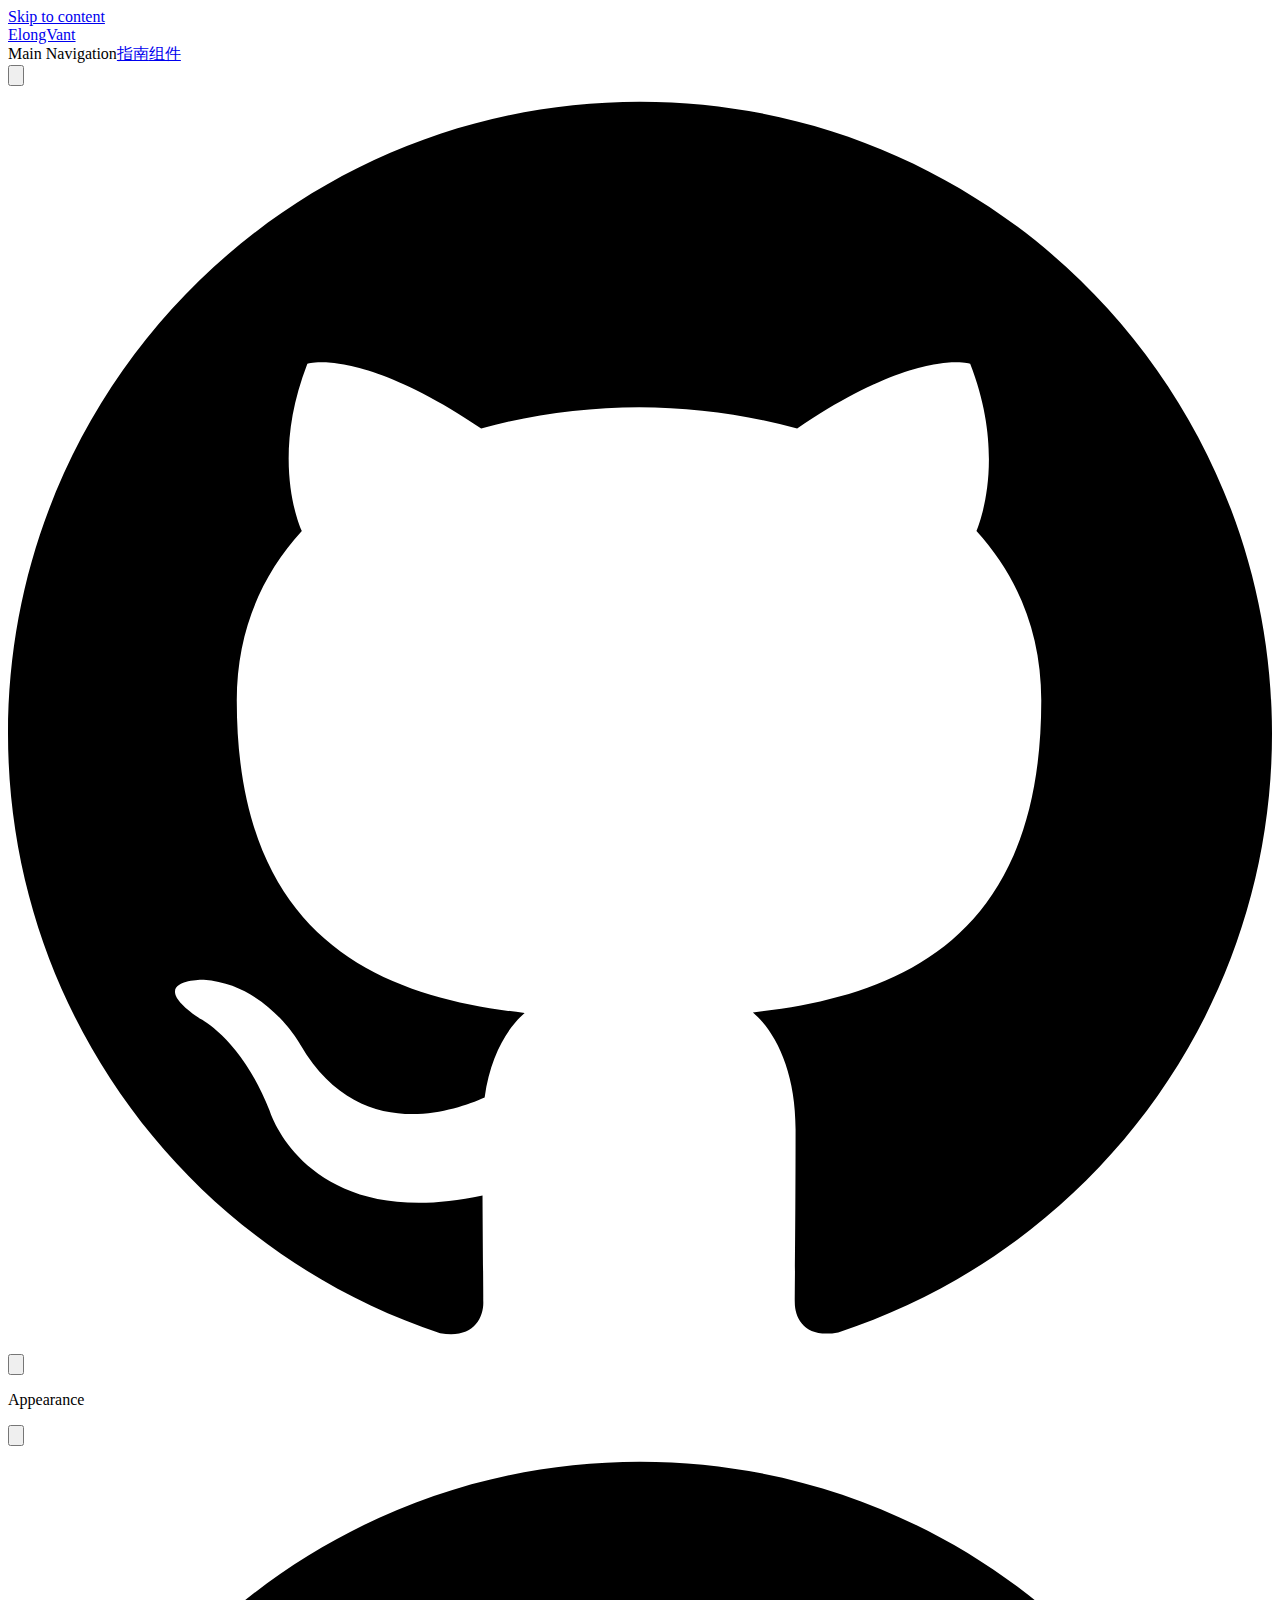
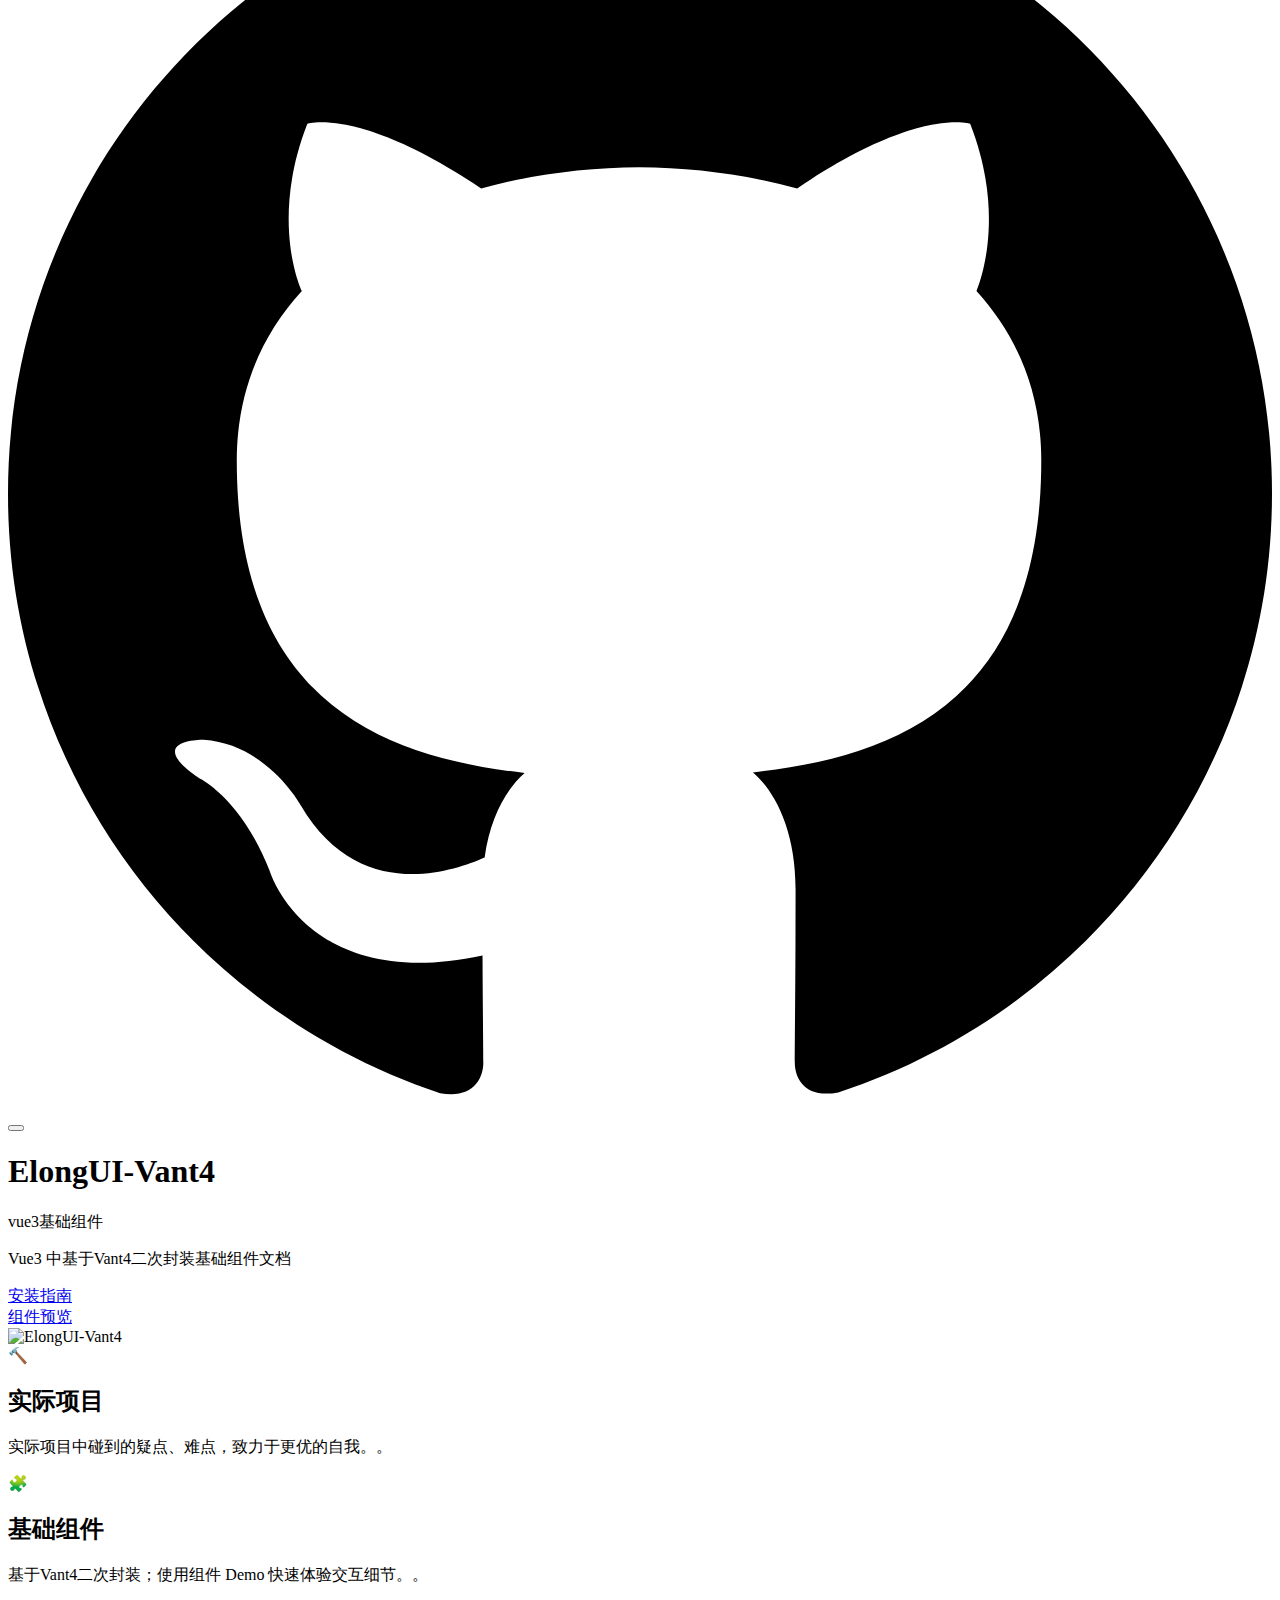
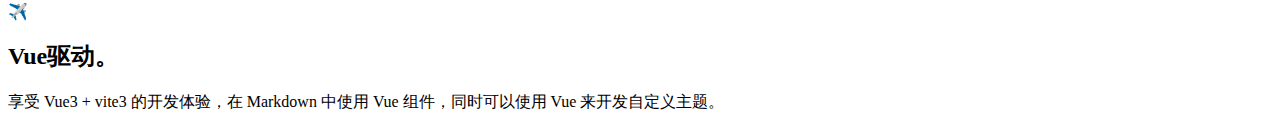
==== commit fb2948cb: "feat: init base" ====
--- a/index.html
+++ b/index.html
@@ -5,19 +5,19 @@
     <meta name="viewport" content="width=device-width,initial-scale=1">
     <title>ElongUI-Vant4 | 选项卡描述</title>
     <meta name="description" content="A VitePress site">
-    <link rel="preload stylesheet" href="/assets/style.0b4a3f3a.css" as="style">
+    <link rel="preload stylesheet" href="/ev-docs/assets/style.aea251d3.css" as="style">
     
-    <script type="module" src="/assets/app.33b31af5.js"></script>
-    <link rel="preload" href="/assets/inter-roman-latin.2ed14f66.woff2" as="font" type="font/woff2" crossorigin="">
-    <link rel="modulepreload" href="/assets/chunks/framework.2a5d0d17.js">
-    <link rel="modulepreload" href="/assets/chunks/theme.64eb455f.js">
-    <link rel="modulepreload" href="/assets/chunks/index.885e684f.js">
-    <link rel="modulepreload" href="/assets/index.md.d9466926.lean.js">
+    <script type="module" src="/ev-docs/assets/app.71b56114.js"></script>
+    <link rel="preload" href="/ev-docs/assets/inter-roman-latin.2ed14f66.woff2" as="font" type="font/woff2" crossorigin="">
+    <link rel="modulepreload" href="/ev-docs/assets/chunks/framework.7be50181.js">
+    <link rel="modulepreload" href="/ev-docs/assets/chunks/theme.67aa98f7.js">
+    <link rel="modulepreload" href="/ev-docs/assets/chunks/index.9e4ada5f.js">
+    <link rel="modulepreload" href="/ev-docs/assets/index.md.99bc4dd7.lean.js">
     <script id="check-dark-light">(()=>{const e=localStorage.getItem("vitepress-theme-appearance")||"",a=window.matchMedia("(prefers-color-scheme: dark)").matches;(!e||e==="auto"?a:e==="dark")&&document.documentElement.classList.add("dark")})();</script>
   </head>
   <body>
-    <div id="app"><div class="Layout" data-v-cacad708><!--[--><!--]--><!--[--><span tabindex="-1" data-v-7697ebe8></span><a href="#VPContent" class="VPSkipLink visually-hidden" data-v-7697ebe8> Skip to content </a><!--]--><!----><header class="VPNav" data-v-cacad708 data-v-47c7ab39><div class="VPNavBar top" data-v-47c7ab39 data-v-5039aa9a><div class="container" data-v-5039aa9a><div class="title" data-v-5039aa9a><div class="VPNavBarTitle" data-v-5039aa9a data-v-15f595f0><a class="title" href="/" data-v-15f595f0><!--[--><!--]--><!----><!--[-->ElongVant<!--]--><!--[--><!--]--></a></div></div><div class="content" data-v-5039aa9a><div class="curtain" data-v-5039aa9a></div><div class="content-body" data-v-5039aa9a><!--[--><!--]--><div class="VPNavBarSearch search" style="--vp-meta-key:&#39;Meta&#39;;" data-v-5039aa9a><!----></div><nav aria-labelledby="main-nav-aria-label" class="VPNavBarMenu menu" data-v-5039aa9a data-v-9872eca2><span id="main-nav-aria-label" class="visually-hidden" data-v-9872eca2>Main Navigation</span><!--[--><!--[--><a class="VPLink link VPNavBarMenuLink" href="/guild/" tabindex="0" data-v-9872eca2 data-v-211613f8><!--[--><span data-v-211613f8>指南</span><!--]--></a><!--]--><!--[--><a class="VPLink link VPNavBarMenuLink" href="/components/input.html" tabindex="0" data-v-9872eca2 data-v-211613f8><!--[--><span data-v-211613f8>组件</span><!--]--></a><!--]--><!--]--></nav><!----><div class="VPNavBarAppearance appearance" data-v-5039aa9a data-v-67061f9a><button class="VPSwitch VPSwitchAppearance" type="button" role="switch" title="toggle dark mode" aria-checked="false" data-v-67061f9a data-v-fbb99a3e data-v-47a67134><span class="check" data-v-47a67134><span class="icon" data-v-47a67134><!--[--><svg xmlns="http://www.w3.org/2000/svg" aria-hidden="true" focusable="false" viewbox="0 0 24 24" class="sun" data-v-fbb99a3e><path d="M12,18c-3.3,0-6-2.7-6-6s2.7-6,6-6s6,2.7,6,6S15.3,18,12,18zM12,8c-2.2,0-4,1.8-4,4c0,2.2,1.8,4,4,4c2.2,0,4-1.8,4-4C16,9.8,14.2,8,12,8z"></path><path d="M12,4c-0.6,0-1-0.4-1-1V1c0-0.6,0.4-1,1-1s1,0.4,1,1v2C13,3.6,12.6,4,12,4z"></path><path d="M12,24c-0.6,0-1-0.4-1-1v-2c0-0.6,0.4-1,1-1s1,0.4,1,1v2C13,23.6,12.6,24,12,24z"></path><path d="M5.6,6.6c-0.3,0-0.5-0.1-0.7-0.3L3.5,4.9c-0.4-0.4-0.4-1,0-1.4s1-0.4,1.4,0l1.4,1.4c0.4,0.4,0.4,1,0,1.4C6.2,6.5,5.9,6.6,5.6,6.6z"></path><path d="M19.8,20.8c-0.3,0-0.5-0.1-0.7-0.3l-1.4-1.4c-0.4-0.4-0.4-1,0-1.4s1-0.4,1.4,0l1.4,1.4c0.4,0.4,0.4,1,0,1.4C20.3,20.7,20,20.8,19.8,20.8z"></path><path d="M3,13H1c-0.6,0-1-0.4-1-1s0.4-1,1-1h2c0.6,0,1,0.4,1,1S3.6,13,3,13z"></path><path d="M23,13h-2c-0.6,0-1-0.4-1-1s0.4-1,1-1h2c0.6,0,1,0.4,1,1S23.6,13,23,13z"></path><path d="M4.2,20.8c-0.3,0-0.5-0.1-0.7-0.3c-0.4-0.4-0.4-1,0-1.4l1.4-1.4c0.4-0.4,1-0.4,1.4,0s0.4,1,0,1.4l-1.4,1.4C4.7,20.7,4.5,20.8,4.2,20.8z"></path><path d="M18.4,6.6c-0.3,0-0.5-0.1-0.7-0.3c-0.4-0.4-0.4-1,0-1.4l1.4-1.4c0.4-0.4,1-0.4,1.4,0s0.4,1,0,1.4l-1.4,1.4C18.9,6.5,18.6,6.6,18.4,6.6z"></path></svg><svg xmlns="http://www.w3.org/2000/svg" aria-hidden="true" focusable="false" viewbox="0 0 24 24" class="moon" data-v-fbb99a3e><path d="M12.1,22c-0.3,0-0.6,0-0.9,0c-5.5-0.5-9.5-5.4-9-10.9c0.4-4.8,4.2-8.6,9-9c0.4,0,0.8,0.2,1,0.5c0.2,0.3,0.2,0.8-0.1,1.1c-2,2.7-1.4,6.4,1.3,8.4c2.1,1.6,5,1.6,7.1,0c0.3-0.2,0.7-0.3,1.1-0.1c0.3,0.2,0.5,0.6,0.5,1c-0.2,2.7-1.5,5.1-3.6,6.8C16.6,21.2,14.4,22,12.1,22zM9.3,4.4c-2.9,1-5,3.6-5.2,6.8c-0.4,4.4,2.8,8.3,7.2,8.7c2.1,0.2,4.2-0.4,5.8-1.8c1.1-0.9,1.9-2.1,2.4-3.4c-2.5,0.9-5.3,0.5-7.5-1.1C9.2,11.4,8.1,7.7,9.3,4.4z"></path></svg><!--]--></span></span></button></div><div class="VPSocialLinks VPNavBarSocialLinks social-links" data-v-5039aa9a data-v-66760c29 data-v-73157aa8><!--[--><a class="VPSocialLink no-icon" href="https://github.com/qddidi/easyest" aria-label="github" target="_blank" rel="noopener" data-v-73157aa8 data-v-192fdc9b><svg role="img" viewBox="0 0 24 24" xmlns="http://www.w3.org/2000/svg"><title>GitHub</title><path d="M12 .297c-6.63 0-12 5.373-12 12 0 5.303 3.438 9.8 8.205 11.385.6.113.82-.258.82-.577 0-.285-.01-1.04-.015-2.04-3.338.724-4.042-1.61-4.042-1.61C4.422 18.07 3.633 17.7 3.633 17.7c-1.087-.744.084-.729.084-.729 1.205.084 1.838 1.236 1.838 1.236 1.07 1.835 2.809 1.305 3.495.998.108-.776.417-1.305.76-1.605-2.665-.3-5.466-1.332-5.466-5.93 0-1.31.465-2.38 1.235-3.22-.135-.303-.54-1.523.105-3.176 0 0 1.005-.322 3.3 1.23.96-.267 1.98-.399 3-.405 1.02.006 2.04.138 3 .405 2.28-1.552 3.285-1.23 3.285-1.23.645 1.653.24 2.873.12 3.176.765.84 1.23 1.91 1.23 3.22 0 4.61-2.805 5.625-5.475 5.92.42.36.81 1.096.81 2.22 0 1.606-.015 2.896-.015 3.286 0 .315.21.69.825.57C20.565 22.092 24 17.592 24 12.297c0-6.627-5.373-12-12-12"/></svg></a><!--]--></div><div class="VPFlyout VPNavBarExtra extra" data-v-5039aa9a data-v-00c8d8bb data-v-a327147d><button type="button" class="button" aria-haspopup="true" aria-expanded="false" aria-label="extra navigation" data-v-a327147d><svg xmlns="http://www.w3.org/2000/svg" aria-hidden="true" focusable="false" viewbox="0 0 24 24" class="icon" data-v-a327147d><circle cx="12" cy="12" r="2"></circle><circle cx="19" cy="12" r="2"></circle><circle cx="5" cy="12" r="2"></circle></svg></button><div class="menu" data-v-a327147d><div class="VPMenu" data-v-a327147d data-v-43a32b52><!----><!--[--><!--[--><!----><div class="group" data-v-00c8d8bb><div class="item appearance" data-v-00c8d8bb><p class="label" data-v-00c8d8bb>Appearance</p><div class="appearance-action" data-v-00c8d8bb><button class="VPSwitch VPSwitchAppearance" type="button" role="switch" title="toggle dark mode" aria-checked="false" data-v-00c8d8bb data-v-fbb99a3e data-v-47a67134><span class="check" data-v-47a67134><span class="icon" data-v-47a67134><!--[--><svg xmlns="http://www.w3.org/2000/svg" aria-hidden="true" focusable="false" viewbox="0 0 24 24" class="sun" data-v-fbb99a3e><path d="M12,18c-3.3,0-6-2.7-6-6s2.7-6,6-6s6,2.7,6,6S15.3,18,12,18zM12,8c-2.2,0-4,1.8-4,4c0,2.2,1.8,4,4,4c2.2,0,4-1.8,4-4C16,9.8,14.2,8,12,8z"></path><path d="M12,4c-0.6,0-1-0.4-1-1V1c0-0.6,0.4-1,1-1s1,0.4,1,1v2C13,3.6,12.6,4,12,4z"></path><path d="M12,24c-0.6,0-1-0.4-1-1v-2c0-0.6,0.4-1,1-1s1,0.4,1,1v2C13,23.6,12.6,24,12,24z"></path><path d="M5.6,6.6c-0.3,0-0.5-0.1-0.7-0.3L3.5,4.9c-0.4-0.4-0.4-1,0-1.4s1-0.4,1.4,0l1.4,1.4c0.4,0.4,0.4,1,0,1.4C6.2,6.5,5.9,6.6,5.6,6.6z"></path><path d="M19.8,20.8c-0.3,0-0.5-0.1-0.7-0.3l-1.4-1.4c-0.4-0.4-0.4-1,0-1.4s1-0.4,1.4,0l1.4,1.4c0.4,0.4,0.4,1,0,1.4C20.3,20.7,20,20.8,19.8,20.8z"></path><path d="M3,13H1c-0.6,0-1-0.4-1-1s0.4-1,1-1h2c0.6,0,1,0.4,1,1S3.6,13,3,13z"></path><path d="M23,13h-2c-0.6,0-1-0.4-1-1s0.4-1,1-1h2c0.6,0,1,0.4,1,1S23.6,13,23,13z"></path><path d="M4.2,20.8c-0.3,0-0.5-0.1-0.7-0.3c-0.4-0.4-0.4-1,0-1.4l1.4-1.4c0.4-0.4,1-0.4,1.4,0s0.4,1,0,1.4l-1.4,1.4C4.7,20.7,4.5,20.8,4.2,20.8z"></path><path d="M18.4,6.6c-0.3,0-0.5-0.1-0.7-0.3c-0.4-0.4-0.4-1,0-1.4l1.4-1.4c0.4-0.4,1-0.4,1.4,0s0.4,1,0,1.4l-1.4,1.4C18.9,6.5,18.6,6.6,18.4,6.6z"></path></svg><svg xmlns="http://www.w3.org/2000/svg" aria-hidden="true" focusable="false" viewbox="0 0 24 24" class="moon" data-v-fbb99a3e><path d="M12.1,22c-0.3,0-0.6,0-0.9,0c-5.5-0.5-9.5-5.4-9-10.9c0.4-4.8,4.2-8.6,9-9c0.4,0,0.8,0.2,1,0.5c0.2,0.3,0.2,0.8-0.1,1.1c-2,2.7-1.4,6.4,1.3,8.4c2.1,1.6,5,1.6,7.1,0c0.3-0.2,0.7-0.3,1.1-0.1c0.3,0.2,0.5,0.6,0.5,1c-0.2,2.7-1.5,5.1-3.6,6.8C16.6,21.2,14.4,22,12.1,22zM9.3,4.4c-2.9,1-5,3.6-5.2,6.8c-0.4,4.4,2.8,8.3,7.2,8.7c2.1,0.2,4.2-0.4,5.8-1.8c1.1-0.9,1.9-2.1,2.4-3.4c-2.5,0.9-5.3,0.5-7.5-1.1C9.2,11.4,8.1,7.7,9.3,4.4z"></path></svg><!--]--></span></span></button></div></div></div><div class="group" data-v-00c8d8bb><div class="item social-links" data-v-00c8d8bb><div class="VPSocialLinks social-links-list" data-v-00c8d8bb data-v-73157aa8><!--[--><a class="VPSocialLink no-icon" href="https://github.com/qddidi/easyest" aria-label="github" target="_blank" rel="noopener" data-v-73157aa8 data-v-192fdc9b><svg role="img" viewBox="0 0 24 24" xmlns="http://www.w3.org/2000/svg"><title>GitHub</title><path d="M12 .297c-6.63 0-12 5.373-12 12 0 5.303 3.438 9.8 8.205 11.385.6.113.82-.258.82-.577 0-.285-.01-1.04-.015-2.04-3.338.724-4.042-1.61-4.042-1.61C4.422 18.07 3.633 17.7 3.633 17.7c-1.087-.744.084-.729.084-.729 1.205.084 1.838 1.236 1.838 1.236 1.07 1.835 2.809 1.305 3.495.998.108-.776.417-1.305.76-1.605-2.665-.3-5.466-1.332-5.466-5.93 0-1.31.465-2.38 1.235-3.22-.135-.303-.54-1.523.105-3.176 0 0 1.005-.322 3.3 1.23.96-.267 1.98-.399 3-.405 1.02.006 2.04.138 3 .405 2.28-1.552 3.285-1.23 3.285-1.23.645 1.653.24 2.873.12 3.176.765.84 1.23 1.91 1.23 3.22 0 4.61-2.805 5.625-5.475 5.92.42.36.81 1.096.81 2.22 0 1.606-.015 2.896-.015 3.286 0 .315.21.69.825.57C20.565 22.092 24 17.592 24 12.297c0-6.627-5.373-12-12-12"/></svg></a><!--]--></div></div></div><!--]--><!--]--></div></div></div><!--[--><!--]--><button type="button" class="VPNavBarHamburger hamburger" aria-label="mobile navigation" aria-expanded="false" aria-controls="VPNavScreen" data-v-5039aa9a data-v-c0d01424><span class="container" data-v-c0d01424><span class="top" data-v-c0d01424></span><span class="middle" data-v-c0d01424></span><span class="bottom" data-v-c0d01424></span></span></button></div></div></div></div><!----></header><!----><!----><div class="VPContent is-home" id="VPContent" data-v-cacad708 data-v-b98f200f><div class="VPHome" data-v-b98f200f data-v-623a7cd5><!--[--><!--]--><div class="VPHero has-image VPHomeHero" data-v-623a7cd5 data-v-a3fa7985><div class="container" data-v-a3fa7985><div class="main" data-v-a3fa7985><!--[--><h1 class="name" data-v-a3fa7985><span class="clip" data-v-a3fa7985>ElongUI-Vant4</span></h1><p class="text" data-v-a3fa7985>vue3基础组件</p><p class="tagline" data-v-a3fa7985>Vue3 中基于Vant4二次封装基础组件文档</p><!--]--><div class="actions" data-v-a3fa7985><!--[--><div class="action" data-v-a3fa7985><a class="VPButton medium brand" href="/guild/installation.html" data-v-a3fa7985 data-v-1329b232>安装指南</a></div><div class="action" data-v-a3fa7985><a class="VPButton medium brand" href="/components/TSelect/base.html" data-v-a3fa7985 data-v-1329b232>组件预览</a></div><!--]--></div></div><div class="image" data-v-a3fa7985><div class="image-container" data-v-a3fa7985><div class="image-bg" data-v-a3fa7985></div><!--[--><!--[--><img class="VPImage image-src" src="/logo.png" alt="ElongUI-Vant4" data-v-d8670590><!--]--><!--]--></div></div></div></div><!--[--><!--]--><!--[--><!--]--><div class="VPFeatures VPHomeFeatures" data-v-623a7cd5 data-v-3cba194d><div class="container" data-v-3cba194d><div class="items" data-v-3cba194d><!--[--><div class="grid-3 item" data-v-3cba194d><div class="VPLink no-icon VPFeature" data-v-3cba194d data-v-482163b9><!--[--><article class="box" data-v-482163b9><div class="icon" data-v-482163b9>🔨</div><h2 class="title" data-v-482163b9>实际项目</h2><p class="details" data-v-482163b9>实际项目中碰到的疑点、难点，致力于更优的自我。。</p><!----></article><!--]--></div></div><div class="grid-3 item" data-v-3cba194d><div class="VPLink no-icon VPFeature" data-v-3cba194d data-v-482163b9><!--[--><article class="box" data-v-482163b9><div class="icon" data-v-482163b9>🧩</div><h2 class="title" data-v-482163b9>基础组件</h2><p class="details" data-v-482163b9>基于Vant4二次封装；使用组件 Demo 快速体验交互细节。。</p><!----></article><!--]--></div></div><div class="grid-3 item" data-v-3cba194d><div class="VPLink no-icon VPFeature" data-v-3cba194d data-v-482163b9><!--[--><article class="box" data-v-482163b9><div class="icon" data-v-482163b9>✈️</div><h2 class="title" data-v-482163b9>Vue驱动。</h2><p class="details" data-v-482163b9>享受 Vue3 + vite3 的开发体验，在 Markdown 中使用 Vue 组件，同时可以使用 Vue 来开发自定义主题。</p><!----></article><!--]--></div></div><!--]--></div></div></div><!--[--><!--]--><div style="position:relative;" data-v-623a7cd5><div></div></div></div></div><!----><!--[--><!--]--></div></div>
-    <script>window.__VP_HASH_MAP__=JSON.parse("{\"guild_index.md\":\"cbb62ef9\",\"components_input.md\":\"9ddb4d62\",\"index.md\":\"d9466926\",\"guild_installation.md\":\"1b3fae00\",\"guild_quickstart.md\":\"ed72e948\"}");window.__VP_SITE_DATA__=JSON.parse("{\"lang\":\"en-US\",\"dir\":\"ltr\",\"title\":\"VitePress\",\"description\":\"A VitePress site\",\"base\":\"/\",\"head\":[],\"appearance\":true,\"themeConfig\":{\"siteTitle\":\"ElongVant\",\"nav\":[{\"text\":\"指南\",\"link\":\"/guild/\"},{\"text\":\"组件\",\"link\":\"/components/input\"}],\"sidebar\":{\"/guild/\":[{\"text\":\"基础\",\"items\":[{\"text\":\"安装\",\"link\":\"/guild/installation\"},{\"text\":\"快速开始\",\"link\":\"/guild/quickstart\"}]},{\"text\":\"进阶\",\"items\":[{\"text\":\"xx\",\"link\":\"/xx\"}]}],\"/components/\":[{\"text\":\"基础组件\",\"items\":[{\"text\":\"EvInput 输入框\",\"link\":\"/components/input\"}]}]},\"socialLinks\":[{\"icon\":\"github\",\"link\":\"https://github.com/qddidi/easyest\"}]},\"locales\":{},\"scrollOffset\":90,\"cleanUrls\":false}");</script>
+    <div id="app"><div class="Layout" data-v-cacad708><!--[--><!--]--><!--[--><span tabindex="-1" data-v-7697ebe8></span><a href="#VPContent" class="VPSkipLink visually-hidden" data-v-7697ebe8> Skip to content </a><!--]--><!----><header class="VPNav" data-v-cacad708 data-v-47c7ab39><div class="VPNavBar top" data-v-47c7ab39 data-v-5039aa9a><div class="container" data-v-5039aa9a><div class="title" data-v-5039aa9a><div class="VPNavBarTitle" data-v-5039aa9a data-v-15f595f0><a class="title" href="/ev-docs/" data-v-15f595f0><!--[--><!--]--><!----><!--[-->ElongVant<!--]--><!--[--><!--]--></a></div></div><div class="content" data-v-5039aa9a><div class="curtain" data-v-5039aa9a></div><div class="content-body" data-v-5039aa9a><!--[--><!--]--><div class="VPNavBarSearch search" style="--vp-meta-key:&#39;Meta&#39;;" data-v-5039aa9a><!----></div><nav aria-labelledby="main-nav-aria-label" class="VPNavBarMenu menu" data-v-5039aa9a data-v-9872eca2><span id="main-nav-aria-label" class="visually-hidden" data-v-9872eca2>Main Navigation</span><!--[--><!--[--><a class="VPLink link VPNavBarMenuLink" href="/ev-docs/guild/" tabindex="0" data-v-9872eca2 data-v-211613f8><!--[--><span data-v-211613f8>指南</span><!--]--></a><!--]--><!--[--><a class="VPLink link VPNavBarMenuLink" href="/ev-docs/components/input.html" tabindex="0" data-v-9872eca2 data-v-211613f8><!--[--><span data-v-211613f8>组件</span><!--]--></a><!--]--><!--]--></nav><!----><div class="VPNavBarAppearance appearance" data-v-5039aa9a data-v-67061f9a><button class="VPSwitch VPSwitchAppearance" type="button" role="switch" title="toggle dark mode" aria-checked="false" data-v-67061f9a data-v-fbb99a3e data-v-47a67134><span class="check" data-v-47a67134><span class="icon" data-v-47a67134><!--[--><svg xmlns="http://www.w3.org/2000/svg" aria-hidden="true" focusable="false" viewbox="0 0 24 24" class="sun" data-v-fbb99a3e><path d="M12,18c-3.3,0-6-2.7-6-6s2.7-6,6-6s6,2.7,6,6S15.3,18,12,18zM12,8c-2.2,0-4,1.8-4,4c0,2.2,1.8,4,4,4c2.2,0,4-1.8,4-4C16,9.8,14.2,8,12,8z"></path><path d="M12,4c-0.6,0-1-0.4-1-1V1c0-0.6,0.4-1,1-1s1,0.4,1,1v2C13,3.6,12.6,4,12,4z"></path><path d="M12,24c-0.6,0-1-0.4-1-1v-2c0-0.6,0.4-1,1-1s1,0.4,1,1v2C13,23.6,12.6,24,12,24z"></path><path d="M5.6,6.6c-0.3,0-0.5-0.1-0.7-0.3L3.5,4.9c-0.4-0.4-0.4-1,0-1.4s1-0.4,1.4,0l1.4,1.4c0.4,0.4,0.4,1,0,1.4C6.2,6.5,5.9,6.6,5.6,6.6z"></path><path d="M19.8,20.8c-0.3,0-0.5-0.1-0.7-0.3l-1.4-1.4c-0.4-0.4-0.4-1,0-1.4s1-0.4,1.4,0l1.4,1.4c0.4,0.4,0.4,1,0,1.4C20.3,20.7,20,20.8,19.8,20.8z"></path><path d="M3,13H1c-0.6,0-1-0.4-1-1s0.4-1,1-1h2c0.6,0,1,0.4,1,1S3.6,13,3,13z"></path><path d="M23,13h-2c-0.6,0-1-0.4-1-1s0.4-1,1-1h2c0.6,0,1,0.4,1,1S23.6,13,23,13z"></path><path d="M4.2,20.8c-0.3,0-0.5-0.1-0.7-0.3c-0.4-0.4-0.4-1,0-1.4l1.4-1.4c0.4-0.4,1-0.4,1.4,0s0.4,1,0,1.4l-1.4,1.4C4.7,20.7,4.5,20.8,4.2,20.8z"></path><path d="M18.4,6.6c-0.3,0-0.5-0.1-0.7-0.3c-0.4-0.4-0.4-1,0-1.4l1.4-1.4c0.4-0.4,1-0.4,1.4,0s0.4,1,0,1.4l-1.4,1.4C18.9,6.5,18.6,6.6,18.4,6.6z"></path></svg><svg xmlns="http://www.w3.org/2000/svg" aria-hidden="true" focusable="false" viewbox="0 0 24 24" class="moon" data-v-fbb99a3e><path d="M12.1,22c-0.3,0-0.6,0-0.9,0c-5.5-0.5-9.5-5.4-9-10.9c0.4-4.8,4.2-8.6,9-9c0.4,0,0.8,0.2,1,0.5c0.2,0.3,0.2,0.8-0.1,1.1c-2,2.7-1.4,6.4,1.3,8.4c2.1,1.6,5,1.6,7.1,0c0.3-0.2,0.7-0.3,1.1-0.1c0.3,0.2,0.5,0.6,0.5,1c-0.2,2.7-1.5,5.1-3.6,6.8C16.6,21.2,14.4,22,12.1,22zM9.3,4.4c-2.9,1-5,3.6-5.2,6.8c-0.4,4.4,2.8,8.3,7.2,8.7c2.1,0.2,4.2-0.4,5.8-1.8c1.1-0.9,1.9-2.1,2.4-3.4c-2.5,0.9-5.3,0.5-7.5-1.1C9.2,11.4,8.1,7.7,9.3,4.4z"></path></svg><!--]--></span></span></button></div><div class="VPSocialLinks VPNavBarSocialLinks social-links" data-v-5039aa9a data-v-66760c29 data-v-73157aa8><!--[--><a class="VPSocialLink no-icon" href="https://github.com/qddidi/easyest" aria-label="github" target="_blank" rel="noopener" data-v-73157aa8 data-v-192fdc9b><svg role="img" viewBox="0 0 24 24" xmlns="http://www.w3.org/2000/svg"><title>GitHub</title><path d="M12 .297c-6.63 0-12 5.373-12 12 0 5.303 3.438 9.8 8.205 11.385.6.113.82-.258.82-.577 0-.285-.01-1.04-.015-2.04-3.338.724-4.042-1.61-4.042-1.61C4.422 18.07 3.633 17.7 3.633 17.7c-1.087-.744.084-.729.084-.729 1.205.084 1.838 1.236 1.838 1.236 1.07 1.835 2.809 1.305 3.495.998.108-.776.417-1.305.76-1.605-2.665-.3-5.466-1.332-5.466-5.93 0-1.31.465-2.38 1.235-3.22-.135-.303-.54-1.523.105-3.176 0 0 1.005-.322 3.3 1.23.96-.267 1.98-.399 3-.405 1.02.006 2.04.138 3 .405 2.28-1.552 3.285-1.23 3.285-1.23.645 1.653.24 2.873.12 3.176.765.84 1.23 1.91 1.23 3.22 0 4.61-2.805 5.625-5.475 5.92.42.36.81 1.096.81 2.22 0 1.606-.015 2.896-.015 3.286 0 .315.21.69.825.57C20.565 22.092 24 17.592 24 12.297c0-6.627-5.373-12-12-12"/></svg></a><!--]--></div><div class="VPFlyout VPNavBarExtra extra" data-v-5039aa9a data-v-00c8d8bb data-v-a327147d><button type="button" class="button" aria-haspopup="true" aria-expanded="false" aria-label="extra navigation" data-v-a327147d><svg xmlns="http://www.w3.org/2000/svg" aria-hidden="true" focusable="false" viewbox="0 0 24 24" class="icon" data-v-a327147d><circle cx="12" cy="12" r="2"></circle><circle cx="19" cy="12" r="2"></circle><circle cx="5" cy="12" r="2"></circle></svg></button><div class="menu" data-v-a327147d><div class="VPMenu" data-v-a327147d data-v-43a32b52><!----><!--[--><!--[--><!----><div class="group" data-v-00c8d8bb><div class="item appearance" data-v-00c8d8bb><p class="label" data-v-00c8d8bb>Appearance</p><div class="appearance-action" data-v-00c8d8bb><button class="VPSwitch VPSwitchAppearance" type="button" role="switch" title="toggle dark mode" aria-checked="false" data-v-00c8d8bb data-v-fbb99a3e data-v-47a67134><span class="check" data-v-47a67134><span class="icon" data-v-47a67134><!--[--><svg xmlns="http://www.w3.org/2000/svg" aria-hidden="true" focusable="false" viewbox="0 0 24 24" class="sun" data-v-fbb99a3e><path d="M12,18c-3.3,0-6-2.7-6-6s2.7-6,6-6s6,2.7,6,6S15.3,18,12,18zM12,8c-2.2,0-4,1.8-4,4c0,2.2,1.8,4,4,4c2.2,0,4-1.8,4-4C16,9.8,14.2,8,12,8z"></path><path d="M12,4c-0.6,0-1-0.4-1-1V1c0-0.6,0.4-1,1-1s1,0.4,1,1v2C13,3.6,12.6,4,12,4z"></path><path d="M12,24c-0.6,0-1-0.4-1-1v-2c0-0.6,0.4-1,1-1s1,0.4,1,1v2C13,23.6,12.6,24,12,24z"></path><path d="M5.6,6.6c-0.3,0-0.5-0.1-0.7-0.3L3.5,4.9c-0.4-0.4-0.4-1,0-1.4s1-0.4,1.4,0l1.4,1.4c0.4,0.4,0.4,1,0,1.4C6.2,6.5,5.9,6.6,5.6,6.6z"></path><path d="M19.8,20.8c-0.3,0-0.5-0.1-0.7-0.3l-1.4-1.4c-0.4-0.4-0.4-1,0-1.4s1-0.4,1.4,0l1.4,1.4c0.4,0.4,0.4,1,0,1.4C20.3,20.7,20,20.8,19.8,20.8z"></path><path d="M3,13H1c-0.6,0-1-0.4-1-1s0.4-1,1-1h2c0.6,0,1,0.4,1,1S3.6,13,3,13z"></path><path d="M23,13h-2c-0.6,0-1-0.4-1-1s0.4-1,1-1h2c0.6,0,1,0.4,1,1S23.6,13,23,13z"></path><path d="M4.2,20.8c-0.3,0-0.5-0.1-0.7-0.3c-0.4-0.4-0.4-1,0-1.4l1.4-1.4c0.4-0.4,1-0.4,1.4,0s0.4,1,0,1.4l-1.4,1.4C4.7,20.7,4.5,20.8,4.2,20.8z"></path><path d="M18.4,6.6c-0.3,0-0.5-0.1-0.7-0.3c-0.4-0.4-0.4-1,0-1.4l1.4-1.4c0.4-0.4,1-0.4,1.4,0s0.4,1,0,1.4l-1.4,1.4C18.9,6.5,18.6,6.6,18.4,6.6z"></path></svg><svg xmlns="http://www.w3.org/2000/svg" aria-hidden="true" focusable="false" viewbox="0 0 24 24" class="moon" data-v-fbb99a3e><path d="M12.1,22c-0.3,0-0.6,0-0.9,0c-5.5-0.5-9.5-5.4-9-10.9c0.4-4.8,4.2-8.6,9-9c0.4,0,0.8,0.2,1,0.5c0.2,0.3,0.2,0.8-0.1,1.1c-2,2.7-1.4,6.4,1.3,8.4c2.1,1.6,5,1.6,7.1,0c0.3-0.2,0.7-0.3,1.1-0.1c0.3,0.2,0.5,0.6,0.5,1c-0.2,2.7-1.5,5.1-3.6,6.8C16.6,21.2,14.4,22,12.1,22zM9.3,4.4c-2.9,1-5,3.6-5.2,6.8c-0.4,4.4,2.8,8.3,7.2,8.7c2.1,0.2,4.2-0.4,5.8-1.8c1.1-0.9,1.9-2.1,2.4-3.4c-2.5,0.9-5.3,0.5-7.5-1.1C9.2,11.4,8.1,7.7,9.3,4.4z"></path></svg><!--]--></span></span></button></div></div></div><div class="group" data-v-00c8d8bb><div class="item social-links" data-v-00c8d8bb><div class="VPSocialLinks social-links-list" data-v-00c8d8bb data-v-73157aa8><!--[--><a class="VPSocialLink no-icon" href="https://github.com/qddidi/easyest" aria-label="github" target="_blank" rel="noopener" data-v-73157aa8 data-v-192fdc9b><svg role="img" viewBox="0 0 24 24" xmlns="http://www.w3.org/2000/svg"><title>GitHub</title><path d="M12 .297c-6.63 0-12 5.373-12 12 0 5.303 3.438 9.8 8.205 11.385.6.113.82-.258.82-.577 0-.285-.01-1.04-.015-2.04-3.338.724-4.042-1.61-4.042-1.61C4.422 18.07 3.633 17.7 3.633 17.7c-1.087-.744.084-.729.084-.729 1.205.084 1.838 1.236 1.838 1.236 1.07 1.835 2.809 1.305 3.495.998.108-.776.417-1.305.76-1.605-2.665-.3-5.466-1.332-5.466-5.93 0-1.31.465-2.38 1.235-3.22-.135-.303-.54-1.523.105-3.176 0 0 1.005-.322 3.3 1.23.96-.267 1.98-.399 3-.405 1.02.006 2.04.138 3 .405 2.28-1.552 3.285-1.23 3.285-1.23.645 1.653.24 2.873.12 3.176.765.84 1.23 1.91 1.23 3.22 0 4.61-2.805 5.625-5.475 5.92.42.36.81 1.096.81 2.22 0 1.606-.015 2.896-.015 3.286 0 .315.21.69.825.57C20.565 22.092 24 17.592 24 12.297c0-6.627-5.373-12-12-12"/></svg></a><!--]--></div></div></div><!--]--><!--]--></div></div></div><!--[--><!--]--><button type="button" class="VPNavBarHamburger hamburger" aria-label="mobile navigation" aria-expanded="false" aria-controls="VPNavScreen" data-v-5039aa9a data-v-c0d01424><span class="container" data-v-c0d01424><span class="top" data-v-c0d01424></span><span class="middle" data-v-c0d01424></span><span class="bottom" data-v-c0d01424></span></span></button></div></div></div></div><!----></header><!----><!----><div class="VPContent is-home" id="VPContent" data-v-cacad708 data-v-b98f200f><div class="VPHome" data-v-b98f200f data-v-623a7cd5><!--[--><!--]--><div class="VPHero has-image VPHomeHero" data-v-623a7cd5 data-v-a3fa7985><div class="container" data-v-a3fa7985><div class="main" data-v-a3fa7985><!--[--><h1 class="name" data-v-a3fa7985><span class="clip" data-v-a3fa7985>ElongUI-Vant4</span></h1><p class="text" data-v-a3fa7985>vue3基础组件</p><p class="tagline" data-v-a3fa7985>Vue3 中基于Vant4二次封装基础组件文档</p><!--]--><div class="actions" data-v-a3fa7985><!--[--><div class="action" data-v-a3fa7985><a class="VPButton medium brand" href="/ev-docs/guild/installation.html" data-v-a3fa7985 data-v-1329b232>安装指南</a></div><div class="action" data-v-a3fa7985><a class="VPButton medium brand" href="/ev-docs/components/TSelect/base.html" data-v-a3fa7985 data-v-1329b232>组件预览</a></div><!--]--></div></div><div class="image" data-v-a3fa7985><div class="image-container" data-v-a3fa7985><div class="image-bg" data-v-a3fa7985></div><!--[--><!--[--><img class="VPImage image-src" src="/ev-docs/logo.png" alt="ElongUI-Vant4" data-v-d8670590><!--]--><!--]--></div></div></div></div><!--[--><!--]--><!--[--><!--]--><div class="VPFeatures VPHomeFeatures" data-v-623a7cd5 data-v-3cba194d><div class="container" data-v-3cba194d><div class="items" data-v-3cba194d><!--[--><div class="grid-3 item" data-v-3cba194d><div class="VPLink no-icon VPFeature" data-v-3cba194d data-v-482163b9><!--[--><article class="box" data-v-482163b9><div class="icon" data-v-482163b9>🔨</div><h2 class="title" data-v-482163b9>实际项目</h2><p class="details" data-v-482163b9>实际项目中碰到的疑点、难点，致力于更优的自我。。</p><!----></article><!--]--></div></div><div class="grid-3 item" data-v-3cba194d><div class="VPLink no-icon VPFeature" data-v-3cba194d data-v-482163b9><!--[--><article class="box" data-v-482163b9><div class="icon" data-v-482163b9>🧩</div><h2 class="title" data-v-482163b9>基础组件</h2><p class="details" data-v-482163b9>基于Vant4二次封装；使用组件 Demo 快速体验交互细节。。</p><!----></article><!--]--></div></div><div class="grid-3 item" data-v-3cba194d><div class="VPLink no-icon VPFeature" data-v-3cba194d data-v-482163b9><!--[--><article class="box" data-v-482163b9><div class="icon" data-v-482163b9>✈️</div><h2 class="title" data-v-482163b9>Vue驱动。</h2><p class="details" data-v-482163b9>享受 Vue3 + vite3 的开发体验，在 Markdown 中使用 Vue 组件，同时可以使用 Vue 来开发自定义主题。</p><!----></article><!--]--></div></div><!--]--></div></div></div><!--[--><!--]--><div style="position:relative;" data-v-623a7cd5><div></div></div></div></div><!----><!--[--><!--]--></div></div>
+    <script>window.__VP_HASH_MAP__=JSON.parse("{\"components_input.md\":\"08d0cf2c\",\"guild_quickstart.md\":\"cfe7c0be\",\"guild_installation.md\":\"40e2e700\",\"guild_index.md\":\"1de34c09\",\"index.md\":\"99bc4dd7\"}");window.__VP_SITE_DATA__=JSON.parse("{\"lang\":\"en-US\",\"dir\":\"ltr\",\"title\":\"VitePress\",\"description\":\"A VitePress site\",\"base\":\"/ev-docs/\",\"head\":[],\"appearance\":true,\"themeConfig\":{\"siteTitle\":\"ElongVant\",\"nav\":[{\"text\":\"指南\",\"link\":\"/guild/\"},{\"text\":\"组件\",\"link\":\"/components/input\"}],\"sidebar\":{\"/guild/\":[{\"text\":\"基础\",\"items\":[{\"text\":\"安装\",\"link\":\"/guild/installation\"},{\"text\":\"快速开始\",\"link\":\"/guild/quickstart\"}]},{\"text\":\"进阶\",\"items\":[{\"text\":\"xx\",\"link\":\"/xx\"}]}],\"/components/\":[{\"text\":\"基础组件\",\"items\":[{\"text\":\"EvInput 输入框\",\"link\":\"/components/input\"}]}]},\"socialLinks\":[{\"icon\":\"github\",\"link\":\"https://github.com/qddidi/easyest\"}]},\"locales\":{},\"scrollOffset\":90,\"cleanUrls\":false}");</script>
     
   </body>
 </html>